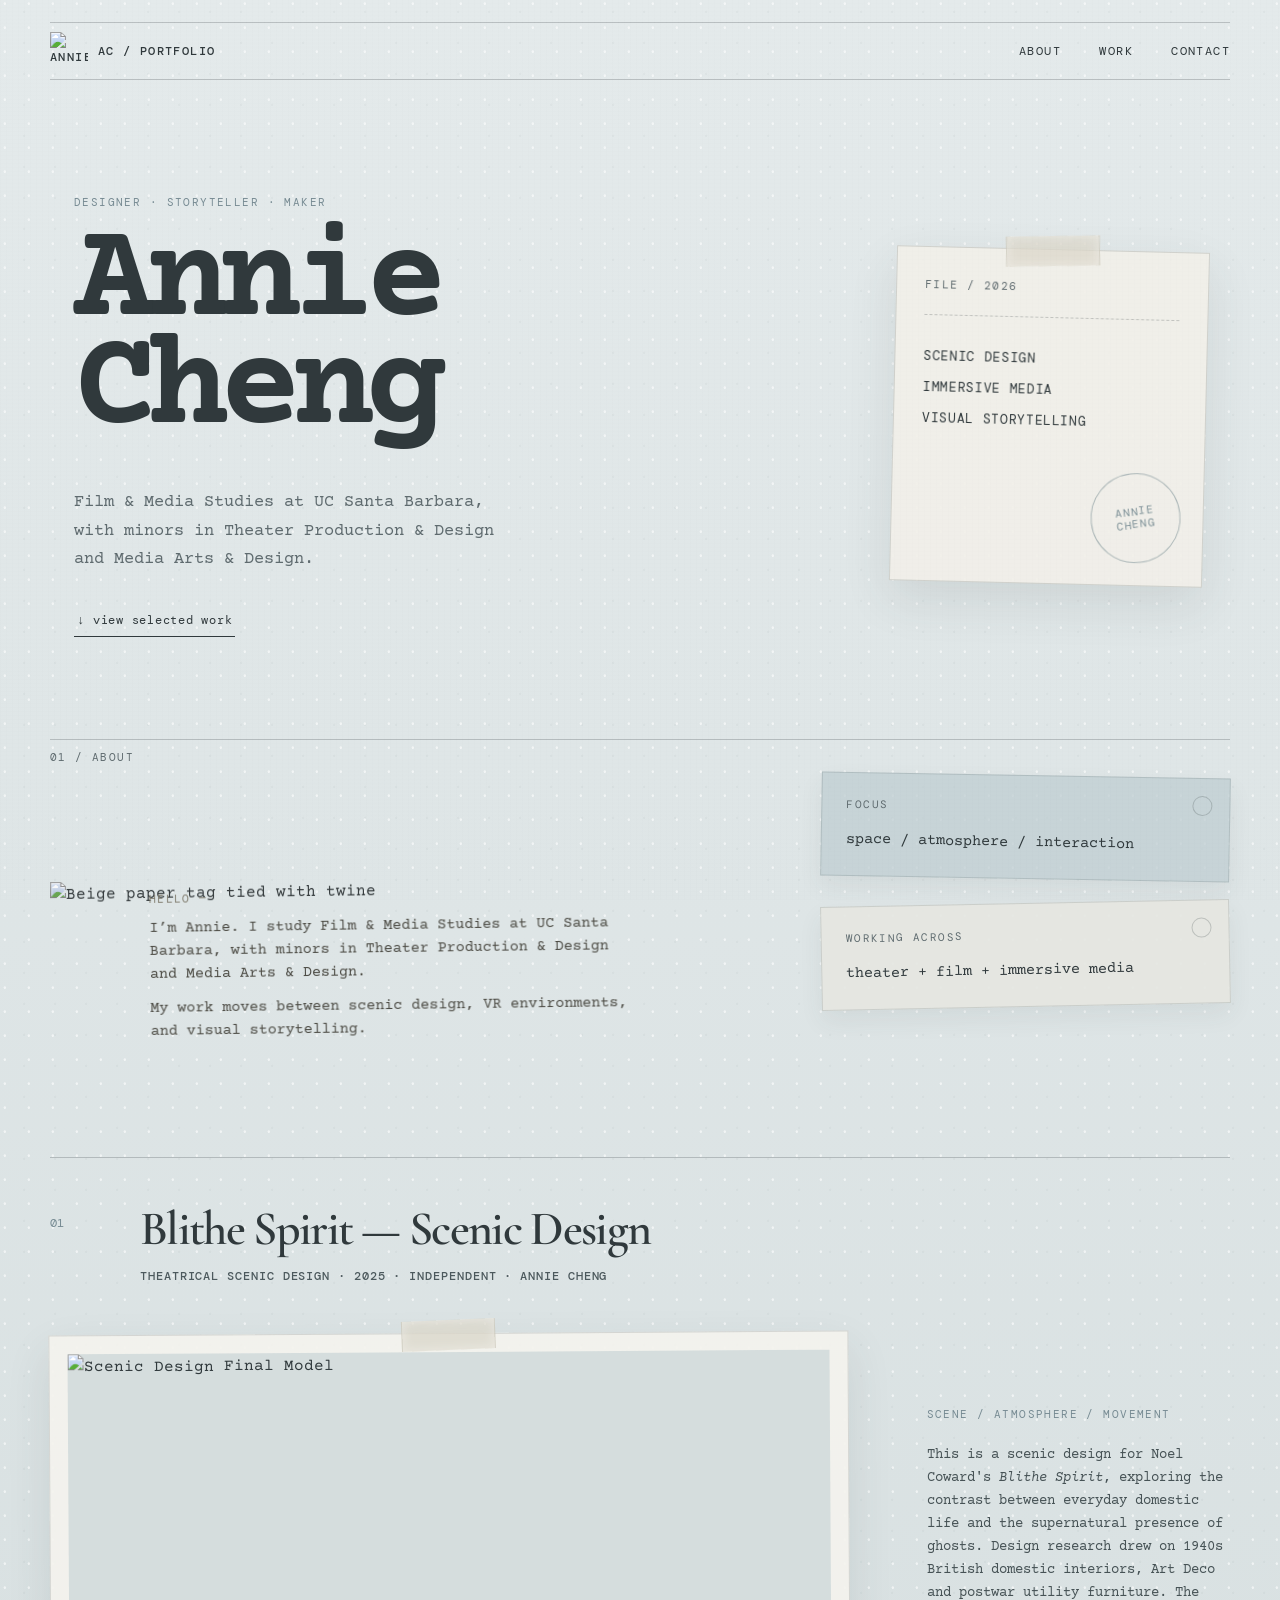
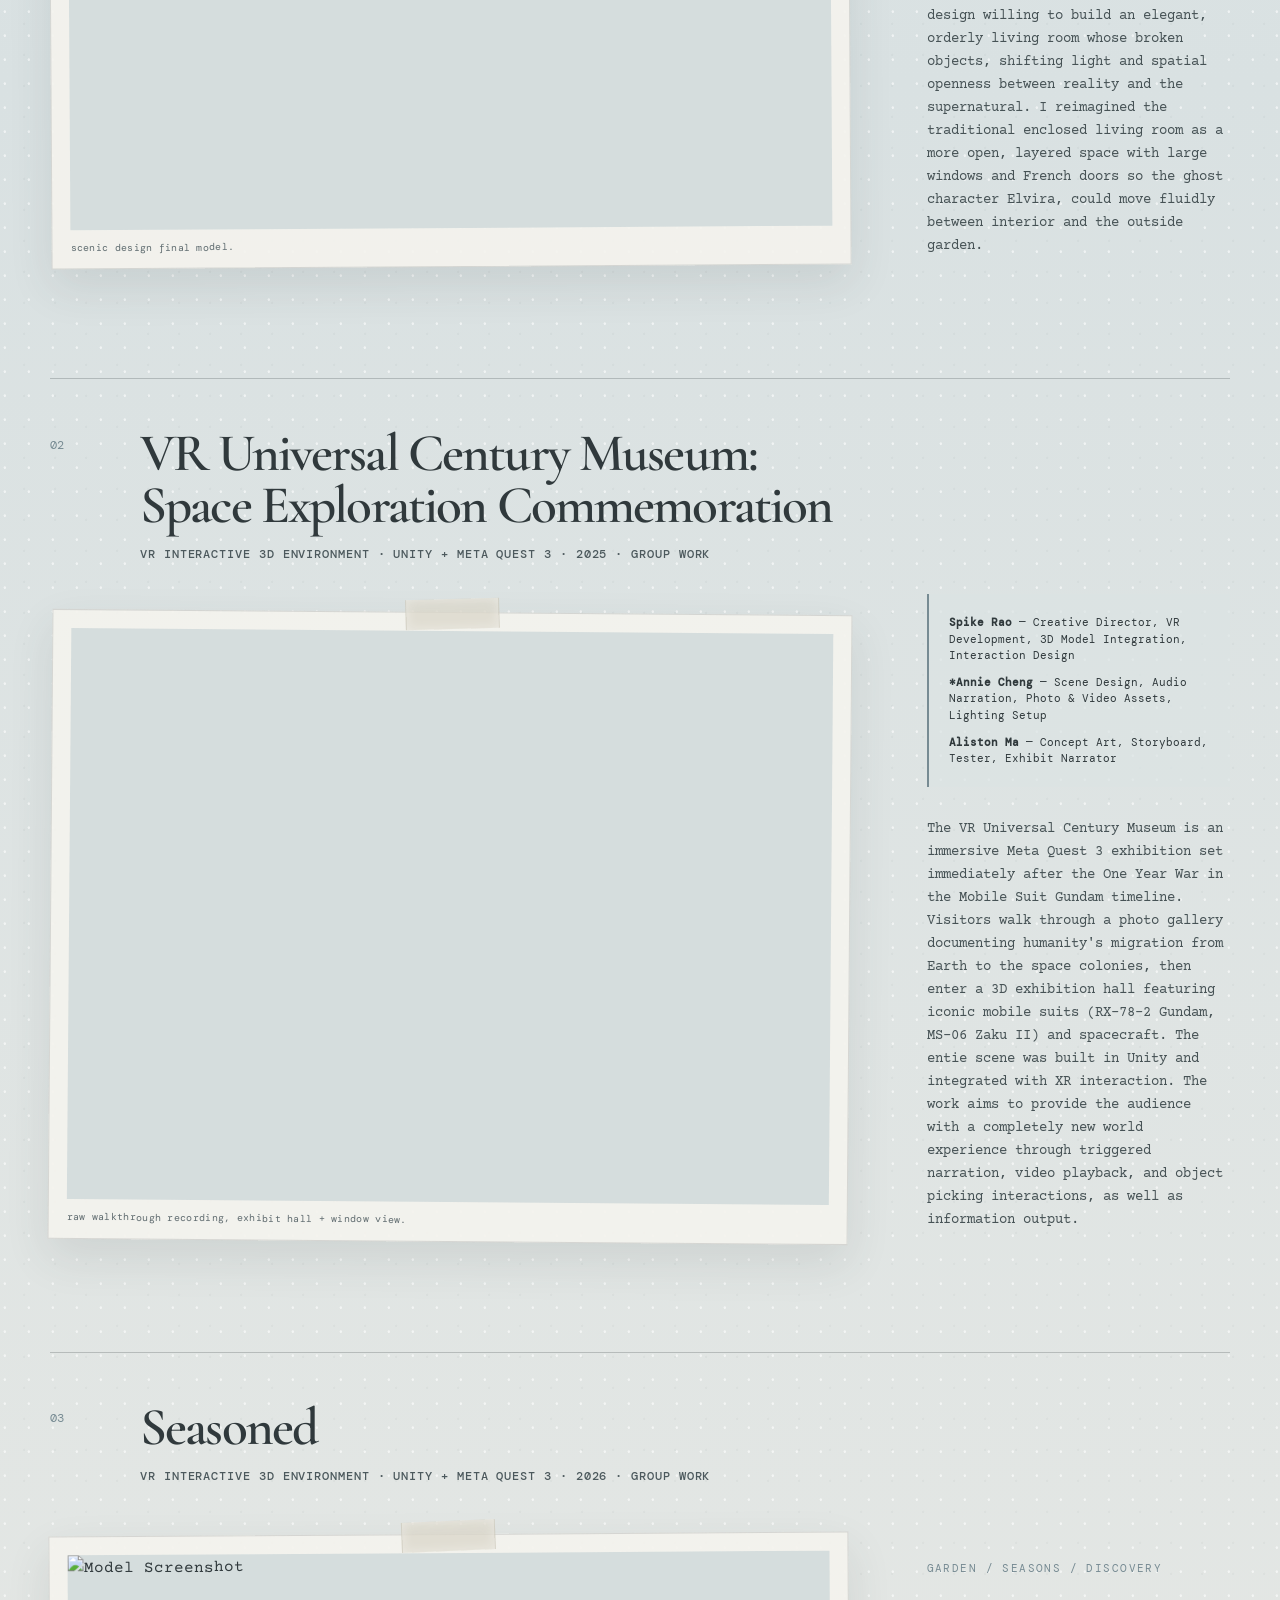
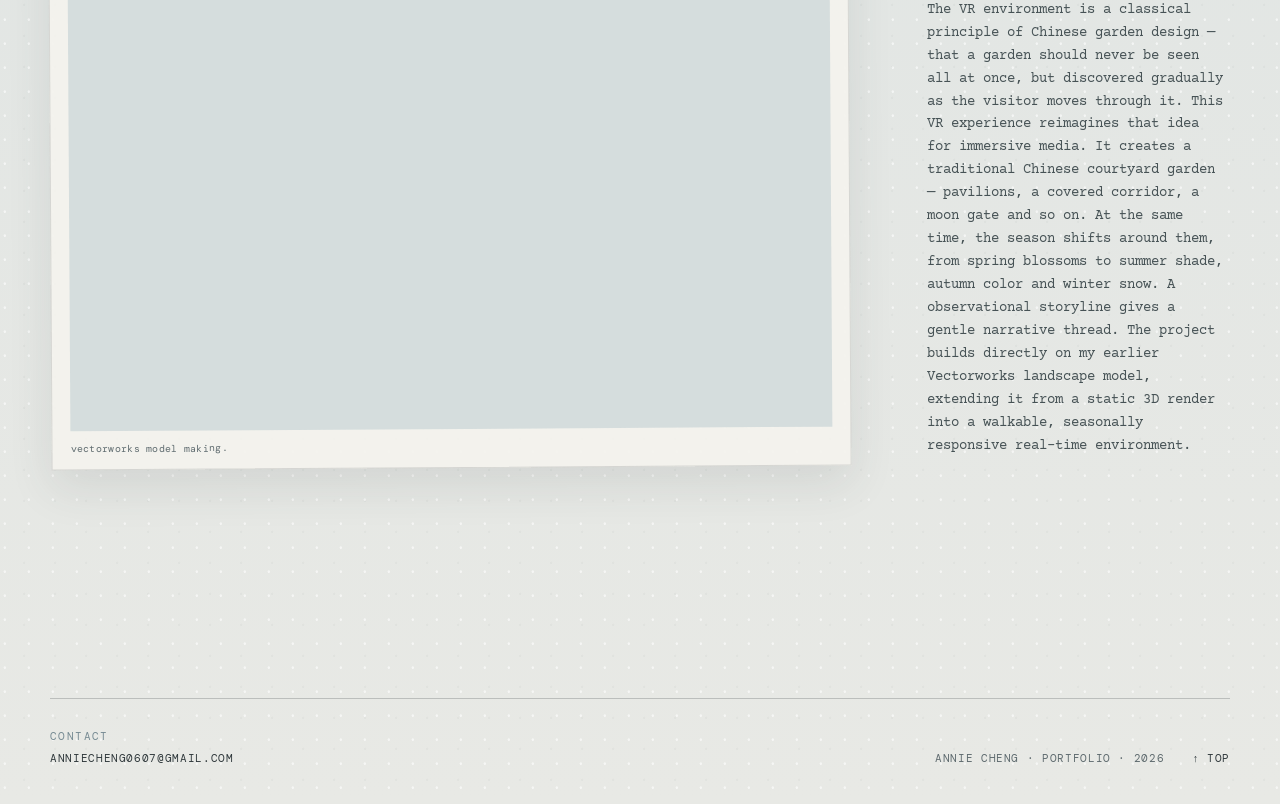
==== index.html @ 9a99b3d7 "Add files via upload" ====
<!DOCTYPE html>
<html lang="en">
<head>
  <meta charset="utf-8">
  <meta name="viewport" content="width=device-width, initial-scale=1, viewport-fit=cover">
  <meta name="description" content="Annie Cheng — design portfolio spanning scenic design, immersive media, and visual storytelling.">
  <title>Annie Cheng — Portfolio</title>

  <link rel="preconnect" href="https://fonts.googleapis.com">
  <link rel="preconnect" href="https://fonts.gstatic.com" crossorigin>
  <link href="https://fonts.googleapis.com/css2?family=Cormorant+Garamond:ital,wght@0,500;0,600;1,500;1,600&family=Courier+Prime:ital,wght@0,400;0,700;1,400&family=DM+Mono:wght@300;400;500&display=swap" rel="stylesheet">

  <style>
    :root {
      --ink: #30393c;
      --ink-soft: #5f6b6f;
      --blue-gray: #aebfc5;
      --blue-gray-deep: #778b93;
      --blue-gray-light: #dbe4e6;
      --paper: #f2f0e9;
      --paper-warm: #e9e2d2;
      --paper-cool: #e8eceb;
      --line: rgba(48, 57, 60, 0.24);
      --shadow: 0 18px 45px rgba(53, 65, 68, 0.11);
      --mono: "DM Mono", "Courier New", monospace;
      --typewriter: "Courier Prime", "Courier New", monospace;
      --display: "Cormorant Garamond", Georgia, serif;
    }

    * {
      box-sizing: border-box;
    }

    html {
      scroll-behavior: smooth;
    }

    body {
      margin: 0;
      overflow-x: hidden;
      color: var(--ink);
      background:
        radial-gradient(circle at 20% 15%, rgba(255,255,255,.58) 0 1px, transparent 1.5px),
        radial-gradient(circle at 78% 38%, rgba(70,80,82,.04) 0 1px, transparent 1.4px),
        linear-gradient(180deg, #e4eaeb 0%, #d9e1e2 42%, #e8e9e5 100%);
      background-size: 24px 24px, 31px 31px, auto;
      font-family: var(--typewriter);
      line-height: 1.65;
    }

    body::before {
      content: "";
      position: fixed;
      inset: 0;
      pointer-events: none;
      opacity: .34;
      mix-blend-mode: multiply;
      background:
        repeating-linear-gradient(0deg, rgba(55,65,68,.018) 0 1px, transparent 1px 4px),
        repeating-linear-gradient(90deg, rgba(55,65,68,.012) 0 1px, transparent 1px 6px);
      z-index: 20;
    }

    img,
    video,
    iframe {
      display: block;
      max-width: 100%;
    }

    img {
      width: 100%;
      height: auto;
    }

    a {
      color: inherit;
      text-decoration: none;
    }

    .skip-link {
      position: absolute;
      left: 1rem;
      top: -4rem;
      z-index: 100;
      background: var(--ink);
      color: white;
      padding: .7rem 1rem;
    }

    .skip-link:focus {
      top: 1rem;
    }

    .site-header,
    main,
    .site-footer {
      width: min(1180px, calc(100% - 40px));
      margin-inline: auto;
    }

    .site-header {
      padding-top: 22px;
    }

    .topbar {
      display: flex;
      justify-content: space-between;
      align-items: center;
      min-height: 58px;
      border-top: 1px solid var(--line);
      border-bottom: 1px solid var(--line);
      font-family: var(--mono);
      font-size: .72rem;
      letter-spacing: .12em;
      text-transform: uppercase;
    }

    .wordmark {
      display: inline-flex;
      align-items: center;
      gap: 10px;
      min-width: 0;
      font-weight: 500;
    }

    .brand-logo {
      width: 38px;
      height: 38px;
      object-fit: contain;
      flex: 0 0 auto;
    }

    .nav-links {
      display: flex;
      align-items: center;
      gap: clamp(16px, 3vw, 42px);
      white-space: nowrap;
    }

    .nav-links a,
    .wordmark,
    .paper-link,
    .site-footer a {
      transition: opacity .2s ease, transform .2s ease;
    }

    .nav-links a:hover,
    .wordmark:hover,
    .paper-link:hover,
    .site-footer a:hover {
      opacity: .58;
    }

    .hero-shell {
      min-height: 620px;
      display: grid;
      grid-template-columns: minmax(0, 1.4fr) minmax(260px, .6fr);
      gap: clamp(36px, 7vw, 110px);
      align-items: center;
      padding: clamp(58px, 9vw, 120px) clamp(8px, 2vw, 24px) 72px;
    }

    .eyebrow,
    .section-label,
    .meta,
    .project-kicker,
    .footer-label,
    .typed-small,
    .hero-card__label,
    .mini-card span {
      font-family: var(--mono);
      font-size: .68rem;
      line-height: 1.4;
      letter-spacing: .13em;
      text-transform: uppercase;
    }

    .eyebrow {
      margin: 0 0 20px;
      color: var(--blue-gray-deep);
    }

    .hero-copy {
      animation: rise-in .8s ease both;
    }

    .hero-copy h1 {
      margin: 0;
      font-family: var(--typewriter);
      font-size: clamp(4.8rem, 10.8vw, 9.8rem);
      line-height: .78;
      letter-spacing: -.075em;
      font-weight: 700;
    }

    .hero-intro {
      max-width: 660px;
      margin: 42px 0 28px;
      color: var(--ink-soft);
      font-size: clamp(.92rem, 1.35vw, 1.08rem);
    }

    .paper-link {
      display: inline-block;
      padding: 8px 3px 6px;
      border-bottom: 1px solid var(--ink);
      font-family: var(--mono);
      font-size: .78rem;
      letter-spacing: .06em;
      text-transform: lowercase;
    }

    .hero-card {
      position: relative;
      justify-self: end;
      width: min(330px, 100%);
      min-height: 335px;
      padding: 30px 28px 26px;
      background: rgba(242, 240, 233, .88);
      border: 1px solid rgba(48,57,60,.16);
      box-shadow: var(--shadow);
      transform: rotate(1.4deg);
      animation: float-card 6s ease-in-out infinite;
    }

    .hero-card::before,
    .project-media::before {
      content: "";
      position: absolute;
      left: 50%;
      top: -14px;
      width: 92px;
      height: 30px;
      transform: translateX(-50%) rotate(-2deg);
      background: rgba(218, 215, 202, .76);
      border-left: 1px solid rgba(95,95,80,.08);
      border-right: 1px solid rgba(95,95,80,.08);
      box-shadow: inset 0 0 12px rgba(255,255,255,.38);
      z-index: 2;
    }

    .hero-card__label {
      display: block;
      padding-bottom: 22px;
      margin-bottom: 30px;
      border-bottom: 1px dashed var(--line);
      color: var(--ink-soft);
    }

    .hero-card p {
      margin: 9px 0;
      font-family: var(--mono);
      font-size: .82rem;
      letter-spacing: .05em;
    }

    .hero-card__stamp {
      position: absolute;
      right: 22px;
      bottom: 22px;
      display: inline-grid;
      place-items: center;
      width: 90px;
      height: 90px;
      border: 1px solid rgba(119,139,147,.55);
      border-radius: 50%;
      color: var(--blue-gray-deep);
      font-family: var(--mono);
      font-size: .68rem;
      line-height: 1.2;
      letter-spacing: .08em;
      text-align: center;
      transform: rotate(-8deg);
    }

    .about-section,
    .work-section {
      padding: 30px 0 120px;
    }

    .section-label {
      width: 100%;
      padding: 10px 0;
      border-top: 1px solid var(--line);
      color: var(--ink-soft);
    }

    .about-grid {
      display: grid;
      grid-template-columns: minmax(0, 1.25fr) minmax(270px, .75fr);
      gap: clamp(36px, 7vw, 90px);
      align-items: center;
    }

    .about-note {
      position: relative;
      width: min(720px, 100%);
      transform: rotate(-.7deg);
      transition: transform .35s ease;
    }

    .about-note:hover {
      transform: rotate(-.25deg) translateY(-3px);
    }

    .about-note img {
      filter: saturate(.75) contrast(.95);
    }

    .about-note__text {
      position: absolute;
      left: 14.5%;
      right: 14.5%;
      top: 43%;
      color: #4b4a43;
      font-size: clamp(.72rem, 1.15vw, .96rem);
      line-height: 1.55;
    }

    .about-note__text p {
      margin: 0 0 .75em;
    }

    .typed-small {
      margin-bottom: 1em !important;
      color: #7e7a6c;
    }

    .about-side {
      display: grid;
      gap: 24px;
    }

    .mini-card {
      position: relative;
      padding: 24px 24px 22px;
      border: 1px solid rgba(48,57,60,.14);
      box-shadow: 0 11px 24px rgba(53,65,68,.07);
      transition: transform .3s ease, box-shadow .3s ease;
    }

    .mini-card:hover {
      transform: translateY(-4px) rotate(0deg);
      box-shadow: 0 16px 30px rgba(53,65,68,.1);
    }

    .mini-card::after {
      content: "";
      position: absolute;
      width: 18px;
      height: 18px;
      right: 17px;
      top: 17px;
      border-radius: 50%;
      border: 1px solid rgba(48,57,60,.22);
    }

    .mini-card--blue {
      background: rgba(190, 205, 210, .74);
      transform: rotate(1deg);
    }

    .mini-card--gray {
      background: rgba(229, 230, 225, .92);
      transform: rotate(-1.1deg);
    }

    .mini-card span {
      display: block;
      margin-bottom: 14px;
      color: var(--ink-soft);
    }

    .mini-card strong {
      font-size: .95rem;
      font-weight: 400;
    }

    .project {
      position: relative;
      display: grid;
      grid-template-columns: minmax(0, 1.45fr) minmax(260px, .55fr);
      column-gap: clamp(30px, 6vw, 88px);
      row-gap: 30px;
      padding: 48px 0 110px;
      border-top: 1px solid var(--line);
    }

    .project-topline {
      grid-column: 1 / -1;
      display: grid;
      grid-template-columns: 72px minmax(0, 1fr);
      gap: 18px;
      align-items: start;
    }

    .project-number {
      font-family: var(--mono);
      font-size: .75rem;
      color: var(--blue-gray-deep);
      padding-top: .72em;
    }

    .project h3 {
      margin: 0;
      max-width: 100%;
      font-family: var(--display);
      font-size: clamp(2.15rem, 4.15vw, 3.95rem);
      line-height: .98;
      letter-spacing: -.035em;
      font-weight: 600;
    }

    .project-title--single-line {
      white-space: nowrap;
      font-size: clamp(2rem, 3.75vw, 3.7rem) !important;
    }

    .meta {
      margin: 15px 0 0;
      color: #4c595d;
      font-size: clamp(.72rem, .9vw, .82rem);
      font-weight: 500;
      line-height: 1.55;
      letter-spacing: .08em;
    }

    .project-media {
      position: relative;
      width: 100%;
      margin: 18px 0 0;
      padding: 18px 18px 12px;
      background: rgba(244, 243, 238, .9);
      border: 1px solid rgba(48,57,60,.15);
      box-shadow: var(--shadow);
      align-self: start;
      transition: transform .32s ease, box-shadow .32s ease;
    }

    .project:nth-of-type(even) .project-media {
      transform: rotate(.45deg);
    }

    .project:nth-of-type(odd) .project-media {
      transform: rotate(-.35deg);
    }

    .project-media:hover {
      transform: translateY(-5px) rotate(0deg) !important;
      box-shadow: 0 22px 52px rgba(53, 65, 68, 0.14);
    }

    .project-media img {
      width: 100%;
      aspect-ratio: 16 / 10;
      object-fit: cover;
      background: #d5dddd;
    }

    .vimeo-video {
      position: relative;
      width: 100%;
      aspect-ratio: 4 / 3;
      overflow: hidden;
      background: #d5dddd;
    }

    .vimeo-video iframe {
      position: absolute;
      inset: 0;
      width: 100%;
      height: 100%;
      border: 0;
    }

    .project-media figcaption {
      padding-top: 10px;
      color: var(--ink-soft);
      font-family: var(--mono);
      font-size: .62rem;
      letter-spacing: .03em;
      text-transform: lowercase;
    }

    .project-copy {
      align-self: end;
      max-width: 480px;
      padding-bottom: 10px;
    }

    .project-copy > p:last-child {
      margin: 0;
      color: #465255;
      font-size: .87rem;
    }

    .project-kicker {
      margin: 0 0 22px;
      color: var(--blue-gray-deep);
    }

    .project-copy--split {
      align-self: stretch;
      display: flex;
      flex-direction: column;
      justify-content: space-between;
      gap: 30px;
    }

    .credits-card {
      padding: 20px;
      background: rgba(220, 227, 228, .72);
      border-left: 2px solid var(--blue-gray-deep);
      font-family: var(--mono);
      font-size: .67rem;
      line-height: 1.55;
    }

    .credits-card p {
      margin: 0 0 10px;
    }

    .credits-card p:last-child {
      margin-bottom: 0;
    }

    .site-footer {
      display: grid;
      grid-template-columns: minmax(0, 1fr) auto auto;
      gap: 28px;
      align-items: end;
      padding: 30px 0 36px;
      border-top: 1px solid var(--line);
      font-family: var(--mono);
      font-size: .67rem;
      letter-spacing: .06em;
      text-transform: uppercase;
    }

    .footer-label {
      display: block;
      margin-bottom: 6px;
      color: var(--blue-gray-deep);
    }

    .site-footer p {
      margin: 0;
      color: var(--ink-soft);
    }

    @keyframes rise-in {
      from { opacity: 0; transform: translateY(14px); }
      to { opacity: 1; transform: translateY(0); }
    }

    @keyframes float-card {
      0%, 100% { transform: rotate(1.4deg) translateY(0); }
      50% { transform: rotate(.8deg) translateY(-6px); }
    }

    /* TABLET */
    @media (max-width: 900px) {
      .site-header,
      main,
      .site-footer {
        width: min(100% - 32px, 760px);
      }

      .hero-shell,
      .about-grid,
      .project {
        grid-template-columns: 1fr;
      }

      .hero-shell {
        min-height: auto;
        gap: 56px;
      }

      .hero-card {
        justify-self: start;
        width: min(360px, 88%);
      }

      .about-grid {
        gap: 44px;
      }

      .about-note {
        margin-inline: auto;
      }

      .about-side {
        grid-template-columns: 1fr 1fr;
      }

      .project-copy {
        max-width: 690px;
      }

      .project-title--single-line {
        white-space: normal;
      }
    }

    /* PHONE */
    @media (max-width: 640px) {
      .site-header,
      main,
      .site-footer {
        width: min(100% - 24px, 1180px);
      }

      .site-header {
        padding-top: 10px;
      }

      .topbar {
        min-height: 54px;
        gap: 12px;
      }

      .wordmark span {
        display: none;
      }

      .brand-logo {
        width: 34px;
        height: 34px;
      }

      .nav-links {
        margin-left: auto;
        gap: 15px;
        font-size: .66rem;
        letter-spacing: .08em;
      }

      .hero-shell {
        padding: 68px 0 84px;
        gap: 48px;
      }

      .hero-copy h1 {
        font-size: clamp(4rem, 24vw, 6.4rem);
        line-height: .82;
      }

      .hero-intro {
        margin-top: 34px;
        font-size: .9rem;
      }

      .hero-intro br {
        display: none;
      }

      .hero-card {
        width: min(330px, 92%);
        min-height: 300px;
      }

      .about-section,
      .work-section {
        padding-bottom: 88px;
      }

      .about-grid {
        gap: 30px;
      }

      .about-note {
        width: 100%;
        margin-left: 0;
      }

      .about-note__text {
        left: 14%;
        right: 14%;
        top: 42%;
        font-size: clamp(.59rem, 2.45vw, .74rem);
        line-height: 1.42;
      }

      .about-note__text p {
        margin-bottom: .6em;
      }

      .typed-small {
        margin-bottom: .6em !important;
      }

      .about-side {
        grid-template-columns: 1fr;
        gap: 16px;
      }

      .mini-card {
        padding: 20px;
      }

      .project {
        padding-top: 34px;
        padding-bottom: 82px;
        row-gap: 24px;
      }

      .project-topline {
        grid-template-columns: 38px minmax(0, 1fr);
        gap: 10px;
      }

      .project-number {
        padding-top: .5em;
      }

      .project h3,
      .project-title--single-line {
        white-space: normal;
        font-size: clamp(2rem, 11vw, 3rem) !important;
        line-height: .95;
      }

      .meta {
        margin-top: 12px;
        font-size: .66rem;
        line-height: 1.55;
        letter-spacing: .055em;
        overflow-wrap: anywhere;
      }

      .project-media {
        padding: 10px 10px 8px;
        margin-top: 8px;
      }

      .project-media::before {
        width: 70px;
        height: 24px;
        top: -11px;
      }

      .project-copy {
        max-width: 100%;
        padding-bottom: 0;
      }

      .project-copy > p:last-child {
        font-size: .82rem;
        line-height: 1.62;
      }

      .project-kicker {
        margin-bottom: 16px;
      }

      .credits-card {
        padding: 16px;
        font-size: .63rem;
      }

      .site-footer {
        grid-template-columns: 1fr auto;
        gap: 16px;
      }

      .site-footer > p {
        grid-column: 1 / -1;
        grid-row: 2;
      }
    }

    /* VERY SMALL PHONES */
    @media (max-width: 390px) {
      .nav-links {
        gap: 10px;
        font-size: .61rem;
      }

      .hero-copy h1 {
        font-size: clamp(3.7rem, 23vw, 5.4rem);
      }

      .about-note__text {
        left: 13.5%;
        right: 13.5%;
        top: 41.5%;
        font-size: clamp(.56rem, 2.35vw, .67rem);
      }

      .project h3,
      .project-title--single-line {
        font-size: clamp(1.85rem, 10.8vw, 2.65rem) !important;
      }

      .site-footer {
        font-size: .6rem;
      }
    }

    @media (prefers-reduced-motion: reduce) {
      html {
        scroll-behavior: auto;
      }

      *,
      *::before,
      *::after {
        animation: none !important;
        transition: none !important;
      }
    }
  </style>
</head>
<body>
  <a class="skip-link" href="#work">Skip to projects</a>

  <header class="site-header" id="top">
    <nav class="topbar" aria-label="Primary navigation">
      <a class="wordmark" href="#top">
        <img class="brand-logo" src="Media/logo.svg" alt="Annie Cheng logo">
        <span>AC / PORTFOLIO</span>
      </a>

      <div class="nav-links">
        <a href="#about">About</a>
        <a href="#work">Work</a>
        <a href="mailto:anniecheng0607@gmail.com">Contact</a>
      </div>
    </nav>

    <div class="hero-shell">
      <div class="hero-copy">
        <p class="eyebrow">DESIGNER · STORYTELLER · MAKER</p>
        <h1>Annie<br>Cheng</h1>
        <p class="hero-intro">
          Film &amp; Media Studies at UC Santa Barbara,<br>
          with minors in Theater Production &amp; Design<br>
          and Media Arts &amp; Design.
        </p>
        <a class="paper-link" href="#work">↓ view selected work</a>
      </div>

      <aside class="hero-card" aria-label="Portfolio index card">
        <span class="hero-card__label">FILE / 2026</span>
        <p>SCENIC DESIGN</p>
        <p>IMMERSIVE MEDIA</p>
        <p>VISUAL STORYTELLING</p>
        <span class="hero-card__stamp">ANNIE<br>CHENG</span>
      </aside>
    </div>
  </header>

  <main>
    <section class="about-section" id="about">
      <div class="section-label">01 / ABOUT</div>

      <div class="about-grid">
        <div class="about-note">
          <img src="Media/about-paper.png" alt="Beige paper tag tied with twine">
          <div class="about-note__text">
            <p class="typed-small">hello —</p>
            <p>
              I’m Annie. I study Film &amp; Media Studies at UC Santa Barbara, with minors in Theater Production &amp; Design and Media Arts &amp; Design.
            </p>
            <p>
              My work moves between scenic design, VR environments, and visual storytelling.
            </p>
          </div>
        </div>

        <div class="about-side">
          <div class="mini-card mini-card--blue">
            <span>FOCUS</span>
            <strong>space / atmosphere / interaction</strong>
          </div>

          <div class="mini-card mini-card--gray">
            <span>WORKING ACROSS</span>
            <strong>theater + film + immersive media</strong>
          </div>
        </div>
      </div>
    </section>

    <section class="work-section" id="work">
      <article class="project">
        <div class="project-topline">
          <span class="project-number">01</span>
          <div>
            <h3 class="project-title--single-line">Blithe Spirit — Scenic Design</h3>
            <p class="meta">THEATRICAL SCENIC DESIGN · 2025 · INDEPENDENT · ANNIE CHENG</p>
          </div>
        </div>

        <figure class="project-media">
          <img src="Media/cheng_blithespirit_11.png" alt="Scenic Design Final Model">
          <figcaption>Scenic Design Final Model.</figcaption>
        </figure>

        <div class="project-copy">
          <p class="project-kicker">SCENE / ATMOSPHERE / MOVEMENT</p>
          <p>
            This is a scenic design for Noel Coward's <em>Blithe Spirit</em>, exploring the contrast between everyday domestic life and the supernatural presence of ghosts. Design research drew on 1940s British domestic interiors, Art Deco and postwar utility furniture. The design willing to build an elegant, orderly living room whose broken objects, shifting light and spatial openness between reality and the supernatural. I reimagined the traditional enclosed living room as a more open, layered space with large windows and French doors so the ghost character Elvira, could move fluidly between interior and the outside garden.
          </p>
        </div>
      </article>

      <article class="project">
        <div class="project-topline">
          <span class="project-number">02</span>
          <div>
            <h3>VR Universal Century Museum:<br>Space Exploration Commemoration</h3>
            <p class="meta">VR INTERACTIVE 3D ENVIRONMENT · UNITY + META QUEST 3 · 2025 · GROUP WORK</p>
          </div>
        </div>

        <figure class="project-media">
          <div class="vimeo-video">
            <iframe
              src="https://player.vimeo.com/video/1220082797?badge=0&amp;autopause=0&amp;player_id=0&amp;app_id=58479"
              allow="autoplay; fullscreen; picture-in-picture; clipboard-write; encrypted-media; web-share"
              referrerpolicy="strict-origin-when-cross-origin"
              allowfullscreen
              title="cheng_gundam_26">
            </iframe>
          </div>
          <figcaption>Raw walkthrough recording, exhibit hall + window view.</figcaption>
        </figure>

        <div class="project-copy project-copy--split">
          <div class="credits-card">
            <p><strong>Spike Rao</strong> — Creative Director, VR Development, 3D Model Integration, Interaction Design</p>
            <p><strong>*Annie Cheng</strong> — Scene Design, Audio Narration, Photo &amp; Video Assets, Lighting Setup</p>
            <p><strong>Aliston Ma</strong> — Concept Art, Storyboard, Tester, Exhibit Narrator</p>
          </div>
          <p>
            The VR Universal Century Museum is an immersive Meta Quest 3 exhibition set immediately after the One Year War in the Mobile Suit Gundam timeline. Visitors walk through a photo gallery documenting humanity's migration from Earth to the space colonies, then enter a 3D exhibition hall featuring iconic mobile suits (RX-78-2 Gundam, MS-06 Zaku II) and spacecraft. The entie scene was built in Unity and integrated with XR interaction. The work aims to provide the audience with a completely new world experience through triggered narration, video playback, and object picking interactions, as well as information output.
          </p>
        </div>
      </article>

      <article class="project">
        <div class="project-topline">
          <span class="project-number">03</span>
          <div>
            <h3>Seasoned</h3>
            <p class="meta">VR INTERACTIVE 3D ENVIRONMENT · UNITY + META QUEST 3 · 2026 · GROUP WORK</p>
          </div>
        </div>

        <figure class="project-media">
          <img src="Media/cheng_seasonsgarden_01.png" alt="Model Screenshot">
          <figcaption>Vectorworks model making.</figcaption>
        </figure>

        <div class="project-copy">
          <p class="project-kicker">GARDEN / SEASONS / DISCOVERY</p>
          <p>
            The VR environment is a classical principle of Chinese garden design — that a garden should never be seen all at once, but discovered gradually as the visitor moves through it. This VR experience reimagines that idea for immersive media. It creates a traditional Chinese courtyard garden — pavilions, a covered corridor, a moon gate and so on. At the same time, the season shifts around them, from spring blossoms to summer shade, autumn color and winter snow. A observational storyline gives a gentle narrative thread. The project builds directly on my earlier Vectorworks landscape model, extending it from a static 3D render into a walkable, seasonally responsive real-time environment.
          </p>
        </div>
      </article>
    </section>
  </main>

  <footer class="site-footer">
    <div>
      <span class="footer-label">CONTACT</span>
      <a href="mailto:anniecheng0607@gmail.com">anniecheng0607@gmail.com</a>
    </div>
    <p>ANNIE CHENG · PORTFOLIO · 2026</p>
    <a href="#top">↑ TOP</a>
  </footer>
</body>
</html>
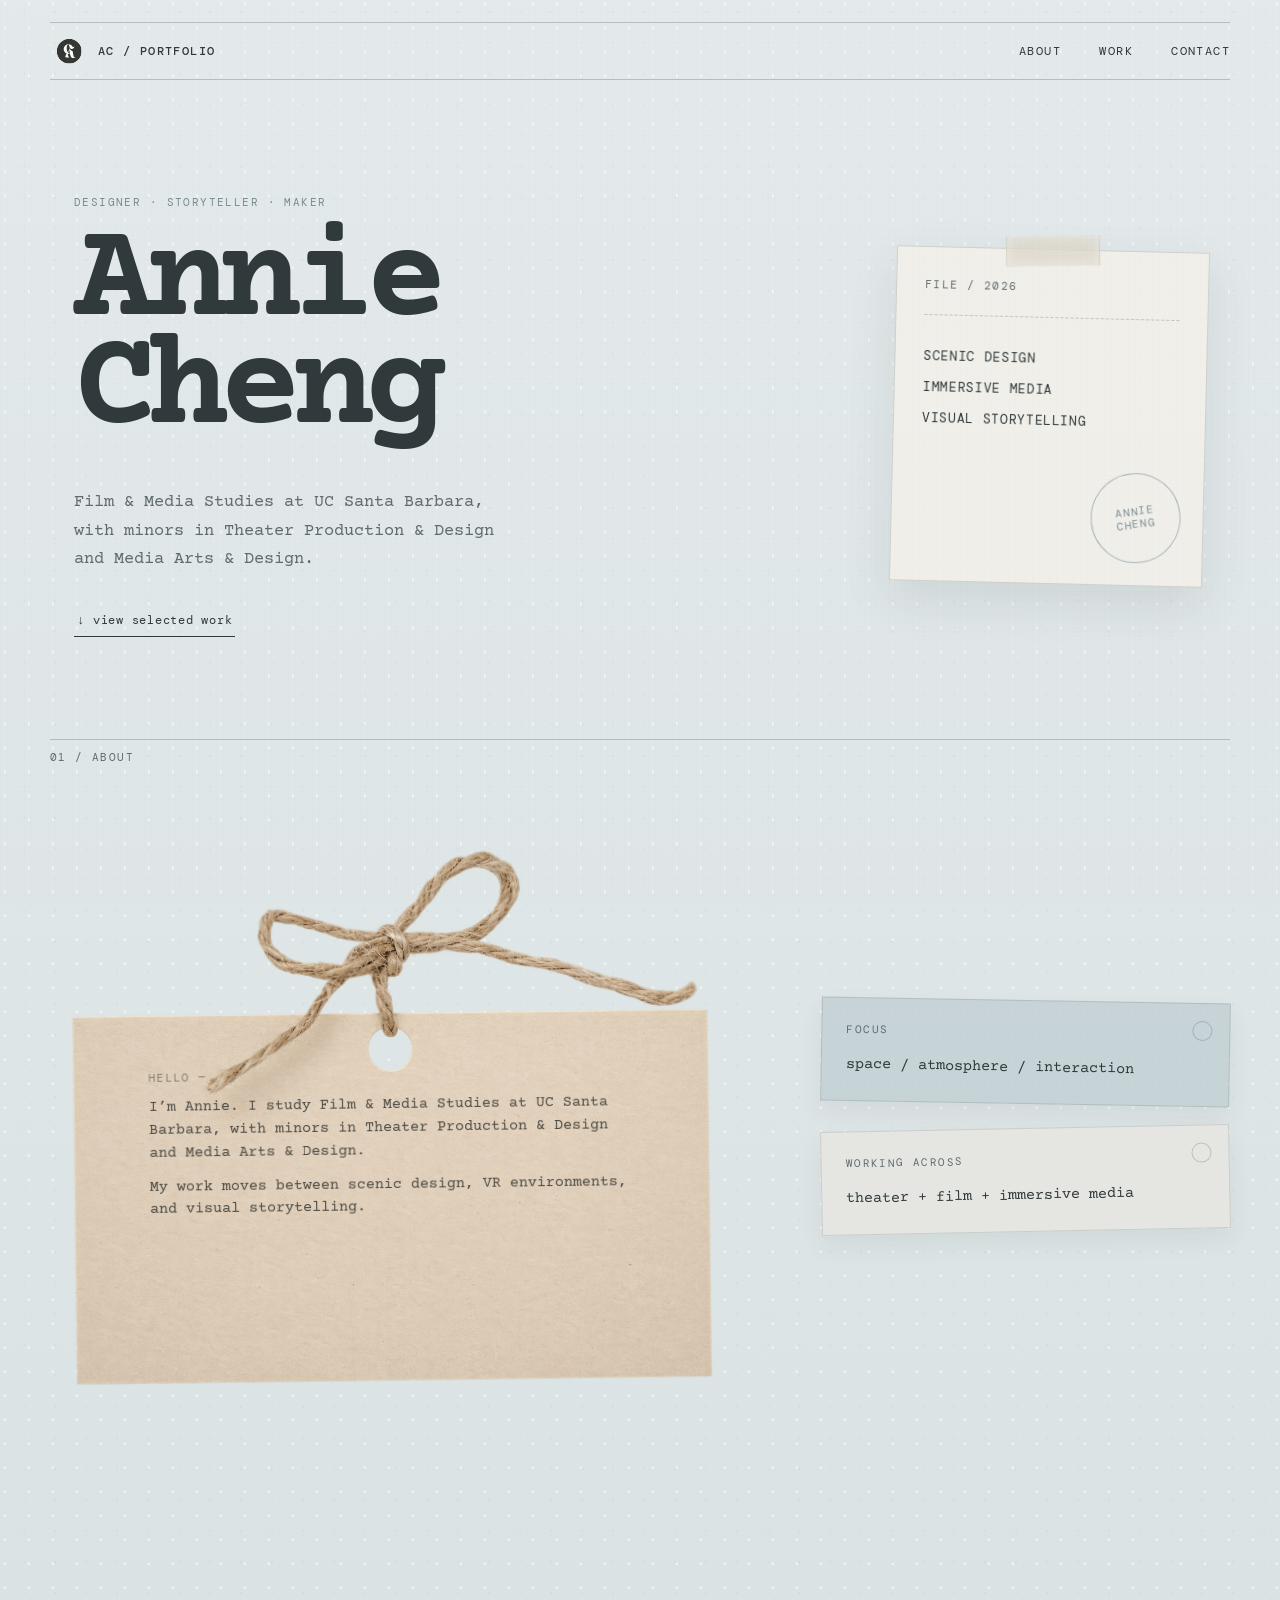
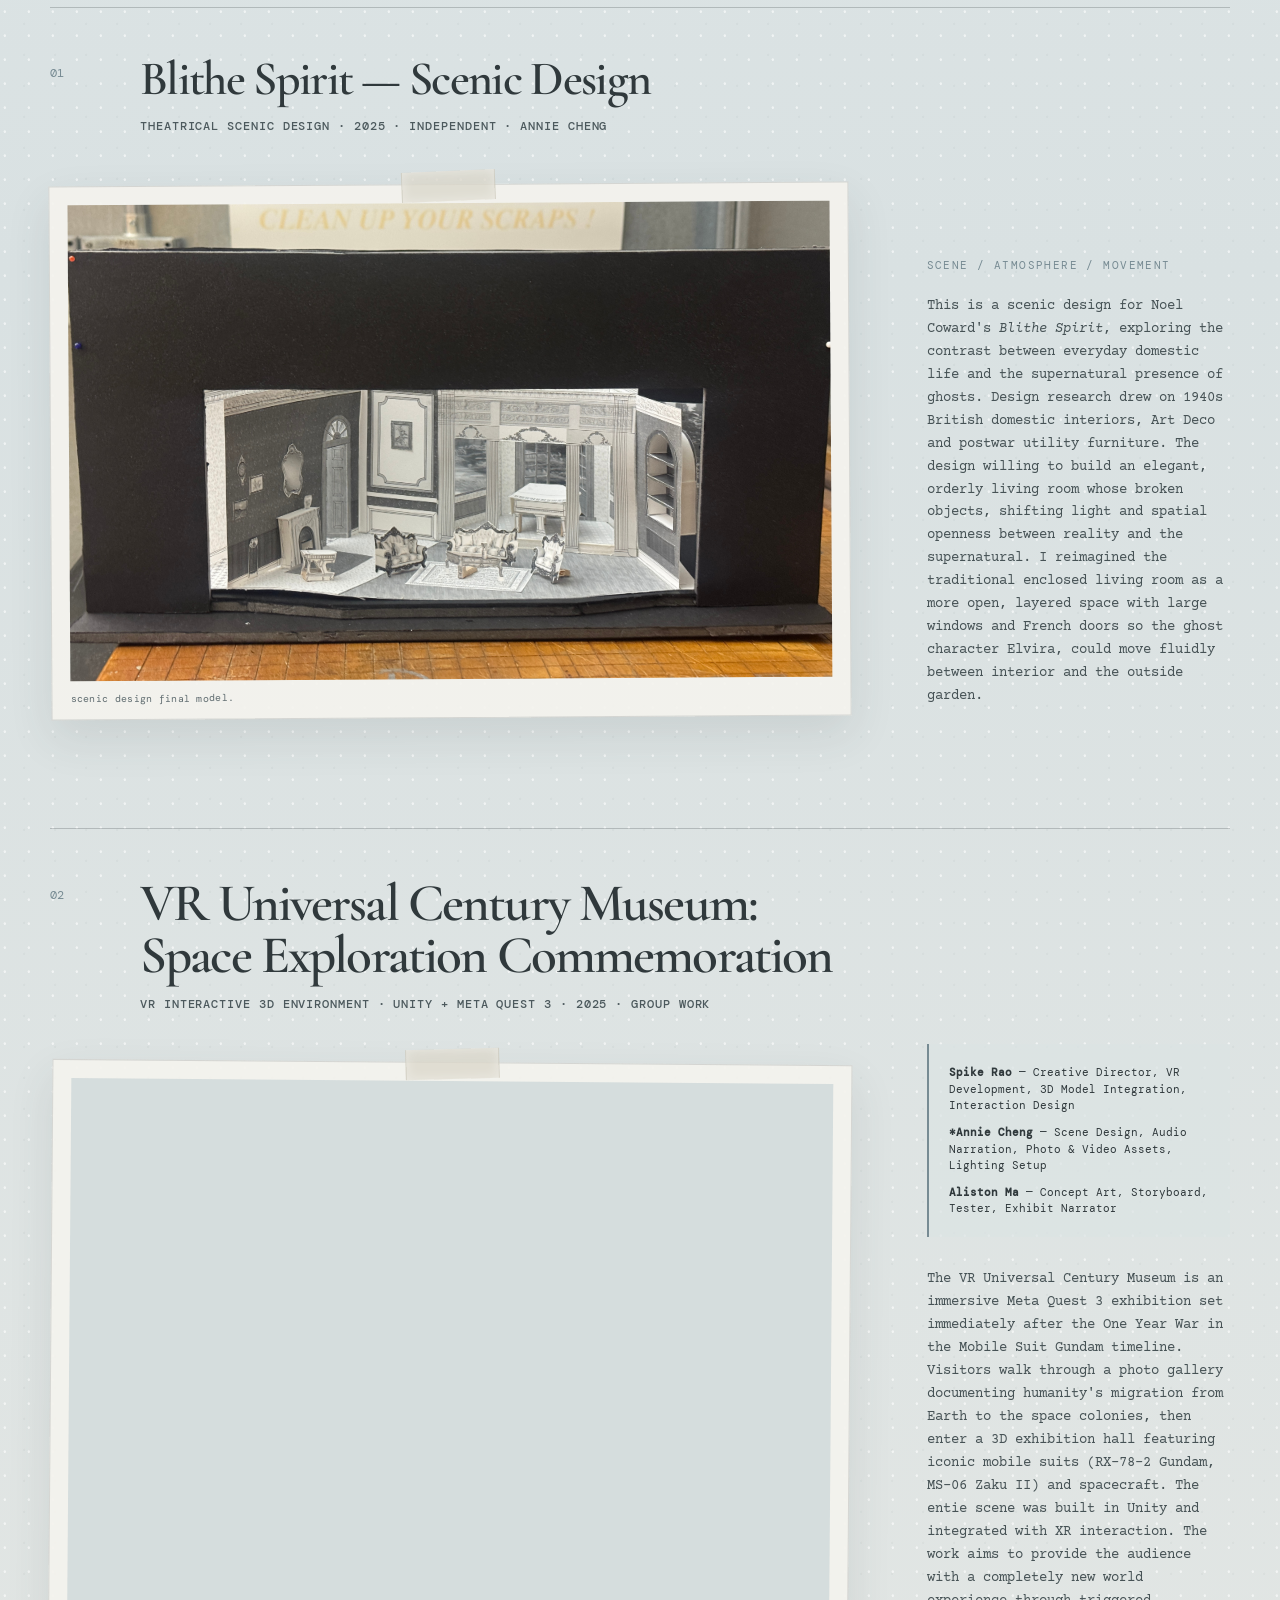
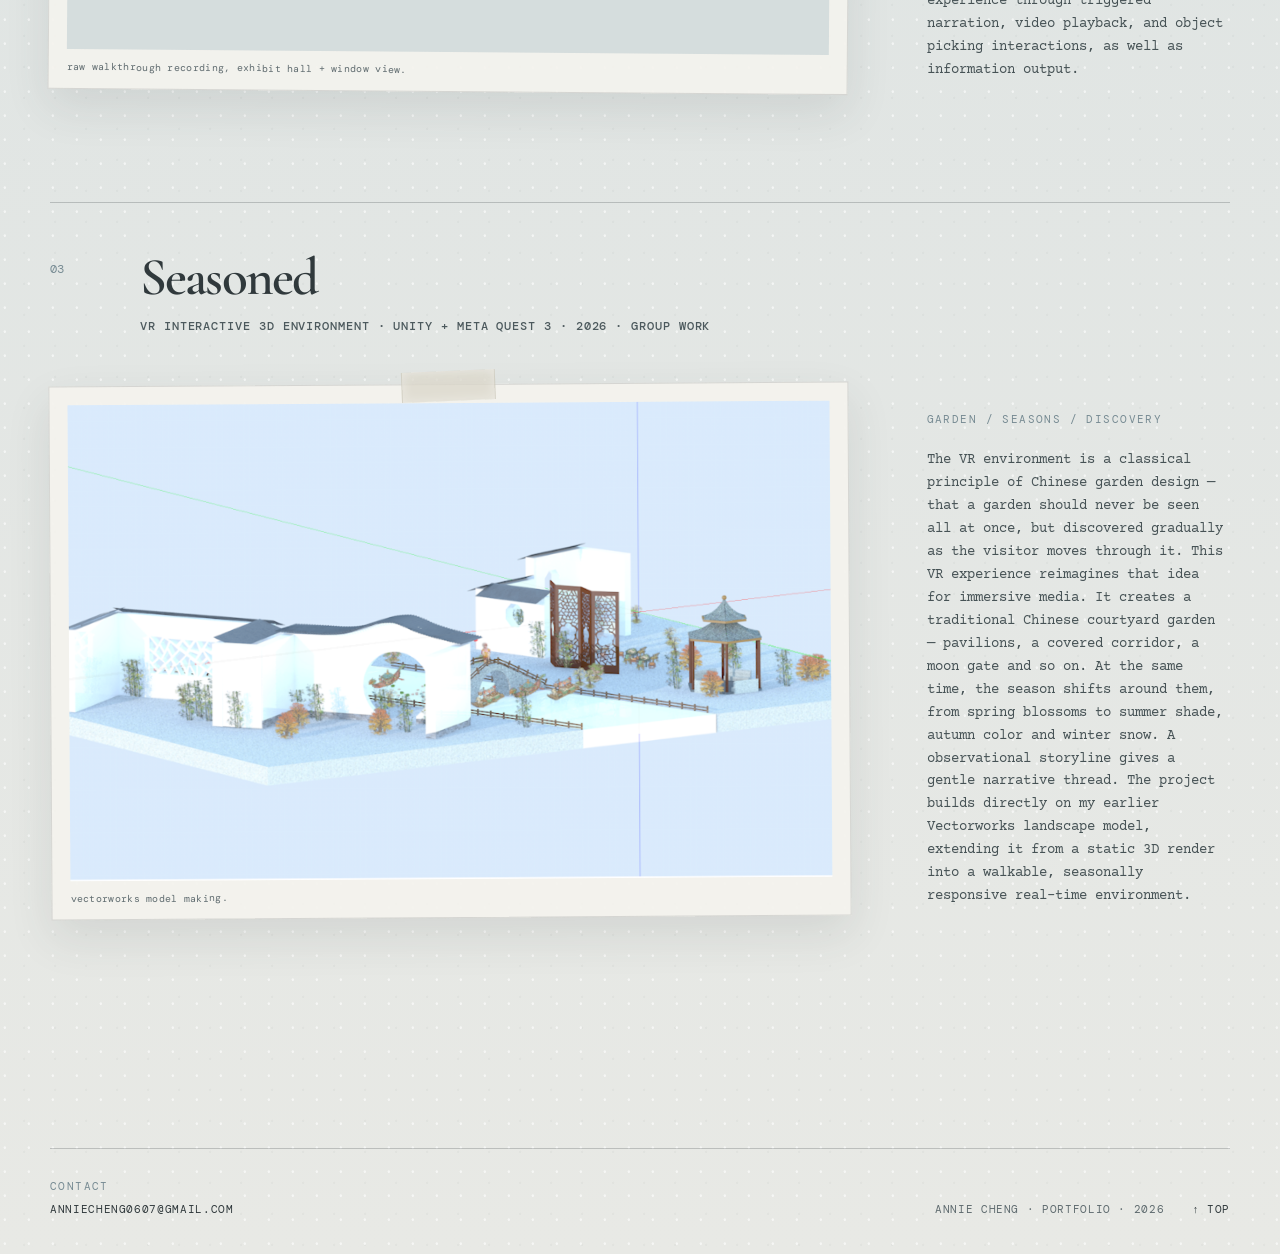
==== commit 84eb85a0: "Update index.html" ====
--- a/index.html
+++ b/index.html
@@ -819,7 +819,7 @@
   <header class="site-header" id="top">
     <nav class="topbar" aria-label="Primary navigation">
       <a class="wordmark" href="#top">
-        <img class="brand-logo" src="Media/logo.svg" alt="Annie Cheng logo">
+        <img class="brand-logo" src="logo.svg" alt="Annie Cheng logo">
         <span>AC / PORTFOLIO</span>
       </a>
 
@@ -858,7 +858,7 @@
 
       <div class="about-grid">
         <div class="about-note">
-          <img src="Media/about-paper.png" alt="Beige paper tag tied with twine">
+          <img src="about-paper.png" alt="Beige paper tag tied with twine">
           <div class="about-note__text">
             <p class="typed-small">hello —</p>
             <p>
@@ -895,7 +895,7 @@
         </div>
 
         <figure class="project-media">
-          <img src="Media/cheng_blithespirit_11.png" alt="Scenic Design Final Model">
+          <img src="cheng_blithespirit_11.png" alt="Scenic Design Final Model">
           <figcaption>Scenic Design Final Model.</figcaption>
         </figure>
 
@@ -951,7 +951,7 @@
         </div>
 
         <figure class="project-media">
-          <img src="Media/cheng_seasonsgarden_01.png" alt="Model Screenshot">
+          <img src="cheng_seasonsgarden_01.png" alt="Model Screenshot">
           <figcaption>Vectorworks model making.</figcaption>
         </figure>
 
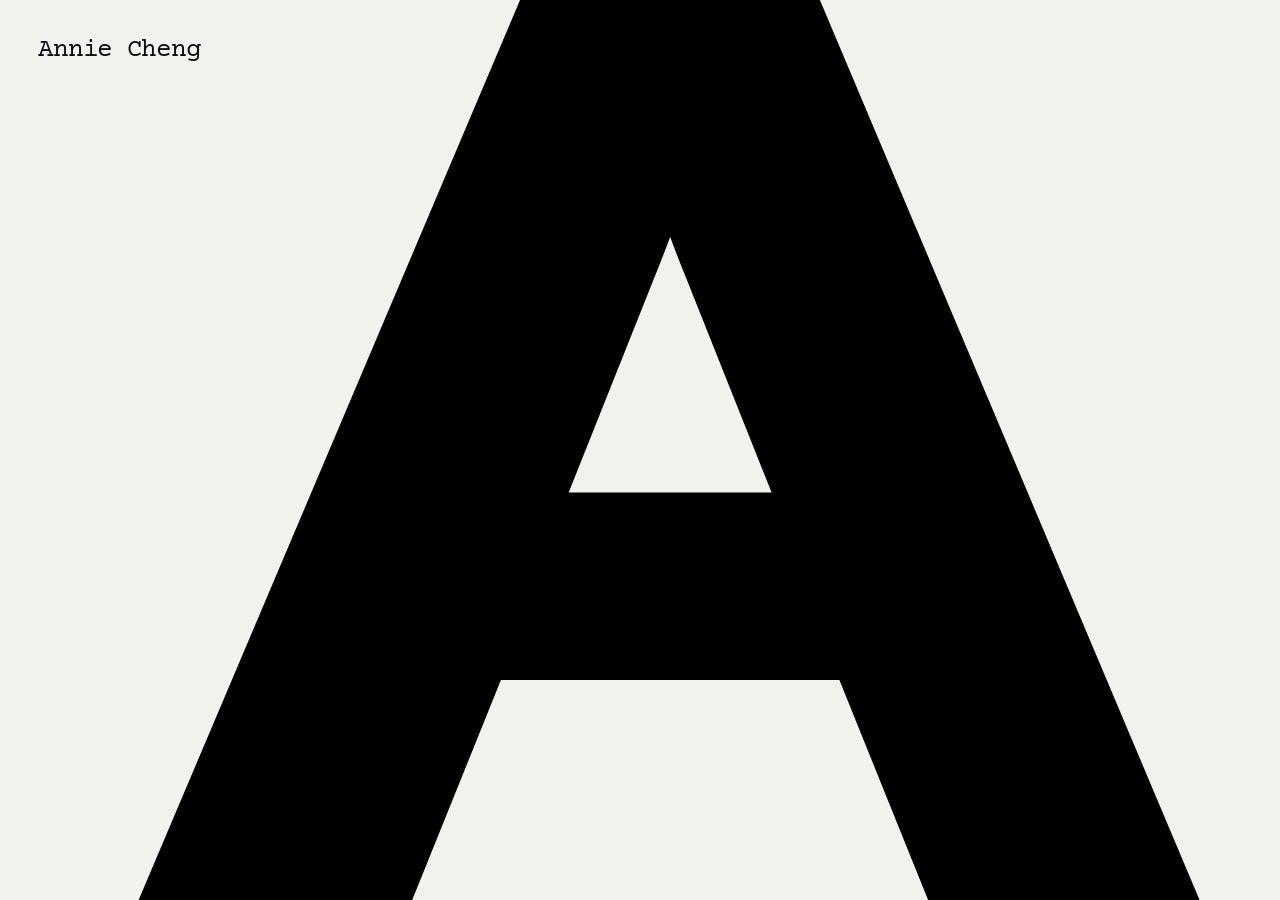
==== commit 0bbd24ff: "Update index.html" ====
--- a/index.html
+++ b/index.html
@@ -1,472 +1,627 @@
 <!DOCTYPE html>
 <html lang="en">
 <head>
-  <meta charset="utf-8">
-  <meta name="viewport" content="width=device-width, initial-scale=1, viewport-fit=cover">
-  <meta name="description" content="Annie Cheng — design portfolio spanning scenic design, immersive media, and visual storytelling.">
-  <title>Annie Cheng — Portfolio</title>
+  <meta charset="UTF-8">
+  <meta name="viewport" content="width=device-width, initial-scale=1.0">
+  <meta name="description" content="Annie Cheng — Design Portfolio">
+  <title>Annie Cheng</title>
 
   <link rel="preconnect" href="https://fonts.googleapis.com">
   <link rel="preconnect" href="https://fonts.gstatic.com" crossorigin>
-  <link href="https://fonts.googleapis.com/css2?family=Cormorant+Garamond:ital,wght@0,500;0,600;1,500;1,600&family=Courier+Prime:ital,wght@0,400;0,700;1,400&family=DM+Mono:wght@300;400;500&display=swap" rel="stylesheet">
+  <link href="https://fonts.googleapis.com/css2?family=Cormorant+Garamond:ital,wght@0,500;0,600;1,500&family=Courier+Prime:wght@400;700&display=swap" rel="stylesheet">
 
   <style>
     :root {
-      --ink: #30393c;
-      --ink-soft: #5f6b6f;
-      --blue-gray: #aebfc5;
-      --blue-gray-deep: #778b93;
-      --blue-gray-light: #dbe4e6;
-      --paper: #f2f0e9;
-      --paper-warm: #e9e2d2;
-      --paper-cool: #e8eceb;
-      --line: rgba(48, 57, 60, 0.24);
-      --shadow: 0 18px 45px rgba(53, 65, 68, 0.11);
-      --mono: "DM Mono", "Courier New", monospace;
-      --typewriter: "Courier Prime", "Courier New", monospace;
-      --display: "Cormorant Garamond", Georgia, serif;
+      --background: #f1f1ed;
+      --letter: #000000;
     }
 
     * {
       box-sizing: border-box;
     }
 
-    html {
-      scroll-behavior: smooth;
-    }
-
+    html,
     body {
+      width: 100%;
+      height: 100%;
       margin: 0;
-      overflow-x: hidden;
-      color: var(--ink);
-      background:
-        radial-gradient(circle at 20% 15%, rgba(255,255,255,.58) 0 1px, transparent 1.5px),
-        radial-gradient(circle at 78% 38%, rgba(70,80,82,.04) 0 1px, transparent 1.4px),
-        linear-gradient(180deg, #e4eaeb 0%, #d9e1e2 42%, #e8e9e5 100%);
-      background-size: 24px 24px, 31px 31px, auto;
-      font-family: var(--typewriter);
-      line-height: 1.65;
-    }
-
-    body::before {
-      content: "";
+      overflow: hidden;
+      background: var(--background);
+    }
+
+    body {
+      min-width: 320px;
+    }
+
+    .home {
       position: fixed;
       inset: 0;
+      z-index: 10;
+      overflow: hidden;
+      background: var(--background);
+      transition: background-color 280ms 480ms ease, opacity 180ms 790ms ease;
+    }
+
+    .name {
+      position: absolute;
+      z-index: 2;
+      top: clamp(20px, 3vw, 52px);
+      left: clamp(20px, 3vw, 52px);
+      margin: 0;
+      color: #ffffff;
+      mix-blend-mode: difference;
+      font-family: "Courier Prime", "Courier New", monospace;
+      font-size: clamp(1.2rem, 2vw, 2rem);
+      font-weight: 400;
+      line-height: 1;
+      letter-spacing: -0.05em;
+      white-space: nowrap;
+      transition: opacity 180ms ease;
+    }
+
+    .name-about {
+      padding: 0;
+      border: 0;
+      color: inherit;
+      background: transparent;
+      font: inherit;
+      letter-spacing: inherit;
+    }
+
+    .letter-stage {
+      position: absolute;
+      inset: 0;
+      width: 100%;
+      padding: 0;
+      border: 0;
+      background: transparent;
+      transition: transform 900ms cubic-bezier(.76, 0, .24, 1);
+      transform-origin: center;
+    }
+
+    .letter-svg {
+      display: block;
+      width: 100%;
+      height: 100%;
+      overflow: visible;
+    }
+
+    .letter-svg text {
+      fill: var(--letter);
+      font-family: "Arial Black", "Helvetica Neue", Arial, sans-serif;
+      font-weight: 950;
+      user-select: none;
+    }
+
+    body.show-work .letter-stage {
+      transform: scale(3.65);
+    }
+
+    body.show-work .home {
+      background: #000000;
+      opacity: 0;
       pointer-events: none;
-      opacity: .34;
-      mix-blend-mode: multiply;
+    }
+
+    body.show-work .home .name {
+      opacity: 0;
+    }
+
+    .works {
+      --red: #ff3b21;
+      --blue: #079bd3;
+      --paper: #e8e5dc;
+      --design-blithe: url("[data-uri]");
+      --design-garden: url("[data-uri]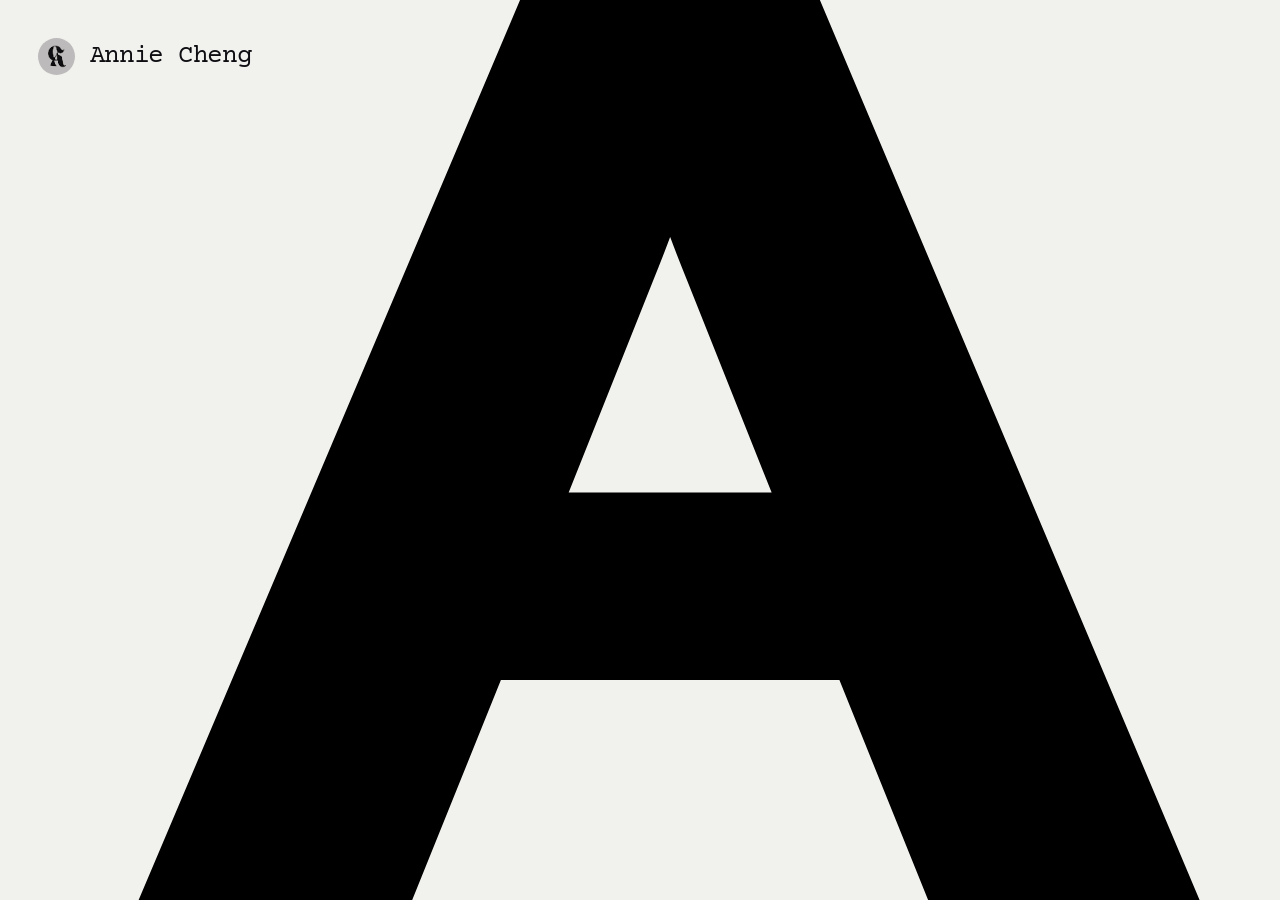
==== commit 889ec904: "Update index.html" ====
--- a/index.html
+++ b/index.html
@@ -5,15 +5,18 @@
   <meta name="viewport" content="width=device-width, initial-scale=1.0">
   <meta name="description" content="Annie Cheng — Design Portfolio">
   <title>Annie Cheng</title>
+  <link rel="icon" type="image/png" sizes="192x192" href="[data-uri]">
+  <link rel="apple-touch-icon" sizes="192x192" href="[data-uri]">
 
   <link rel="preconnect" href="https://fonts.googleapis.com">
   <link rel="preconnect" href="https://fonts.gstatic.com" crossorigin>
-  <link href="https://fonts.googleapis.com/css2?family=Cormorant+Garamond:ital,wght@0,500;0,600;1,500&family=Courier+Prime:wght@400;700&display=swap" rel="stylesheet">
+  <link href="https://fonts.googleapis.com/css2?family=Amatic+SC:wght@400;700&family=Cormorant+Garamond:ital,wght@0,500;0,600;1,500&family=Courier+Prime:wght@400;700&display=swap" rel="stylesheet">
 
   <style>
     :root {
       --background: #f1f1ed;
       --letter: #000000;
+      --brand-sign: url("[data-uri]");
     }
 
     * {
@@ -176,6 +179,11 @@
 
     .works-index {
       margin: 0;
+      padding: 0;
+      border: 0;
+      color: inherit;
+      background: transparent;
+      font-family: inherit;
       font-size: clamp(.62rem, .78vw, .78rem);
       line-height: 1.25;
       letter-spacing: .1em;
@@ -199,6 +207,22 @@
       line-height: 1.25;
       letter-spacing: .1em;
       text-transform: uppercase;
+    }
+
+    .works-about,
+    .works-index {
+      text-decoration: underline;
+      text-decoration-color: transparent;
+      text-decoration-thickness: 1px;
+      text-underline-offset: 5px;
+      transition: text-decoration-color 180ms ease, opacity 180ms ease;
+    }
+
+    .works-about:hover,
+    .works-index:hover,
+    .works-about:focus-visible,
+    .works-index:focus-visible {
+      text-decoration-color: currentColor;
     }
 
     .book-stage {
@@ -473,21 +497,63 @@
 
     .detail-home {
       justify-self: start;
+      min-height: clamp(68px, 9vh, 96px);
       font-size: clamp(1rem, 1.45vw, 1.45rem);
       letter-spacing: -.05em;
     }
 
     .detail-back {
       justify-self: end;
+      display: inline-flex;
+      align-items: center;
+      min-height: clamp(68px, 9vh, 96px);
       font-size: clamp(.65rem, .8vw, .8rem);
       letter-spacing: .08em;
       text-transform: uppercase;
     }
 
     .detail-counter {
+      display: flex;
+      align-items: center;
+      min-height: clamp(68px, 9vh, 96px);
       margin: 0;
       font-size: clamp(.62rem, .75vw, .76rem);
       letter-spacing: .12em;
+      text-transform: uppercase;
+    }
+
+    .detail-switcher {
+      grid-column: 1 / -1;
+      display: grid;
+      grid-template-columns: 1fr 1fr;
+      margin: 0 clamp(-52px, -3vw, -20px);
+      border-top: 1px solid rgba(20, 19, 16, .16);
+    }
+
+    .detail-switch {
+      display: block;
+      min-width: 0;
+      padding: 9px clamp(20px, 3vw, 52px) 10px;
+      border: 0;
+      color: inherit;
+      background: transparent;
+      font-family: inherit;
+      transition: background-color 180ms ease;
+    }
+
+    .detail-switch + .detail-switch {
+      border-left: 1px solid rgba(20, 19, 16, .16);
+      text-align: right;
+    }
+
+    .detail-switch:hover,
+    .detail-switch:focus-visible {
+      background: rgba(20, 19, 16, .055);
+    }
+
+    .detail-switch span {
+      font-size: clamp(.55rem, .66vw, .66rem);
+      letter-spacing: .1em;
       text-transform: uppercase;
     }
 
@@ -638,6 +704,12 @@
         display: none;
       }
 
+      .detail-switcher {
+        grid-column: 1 / -1;
+      }
+
+      .detail-switch { padding: 9px 14px; }
+
       .detail-heading {
         grid-template-columns: 1fr;
       }
@@ -938,6 +1010,848 @@
         width: calc(100% - 32px);
         margin: 46px auto 0;
       }
+    }
+
+    /* VR Universal Century Museum — space archive editorial */
+    [data-detail="vr"].detail-article {
+      --vr-ink: #121416;
+      --vr-blue: #526a6e;
+      --vr-rust: #8d665d;
+      --vr-paper: #f1eee8;
+      --vr-line: rgba(18, 20, 22, .2);
+      width: min(calc(100% - 40px), 1380px);
+      overflow: hidden;
+      color: var(--vr-ink);
+      background:
+        linear-gradient(rgba(12, 82, 102, .04) 1px, transparent 1px),
+        linear-gradient(90deg, rgba(12, 82, 102, .04) 1px, transparent 1px),
+        var(--vr-paper);
+      background-size: 32px 32px;
+    }
+
+    [data-detail="vr"] .vr-hero {
+      position: relative;
+      min-height: clamp(560px, 78vh, 820px);
+      overflow: hidden;
+      background: #050607 var(--vr-stars) center / cover no-repeat;
+      isolation: isolate;
+    }
+
+    [data-detail="vr"] .vr-hero::after {
+      content: "";
+      position: absolute;
+      inset: 0;
+      z-index: -1;
+      background: linear-gradient(180deg, rgba(0,0,0,.05), rgba(0,0,0,.74));
+    }
+
+    [data-detail="vr"] .vr-hero-bar,
+    [data-detail="vr"] .vr-section-label,
+    [data-detail="vr"] .vr-card-index,
+    [data-detail="vr"] .vr-caption,
+    [data-detail="vr"] .vr-tech-label {
+      font-family: "Courier Prime", "Courier New", monospace;
+      letter-spacing: .11em;
+      text-transform: uppercase;
+    }
+
+    [data-detail="vr"] .vr-hero-bar {
+      display: flex;
+      justify-content: space-between;
+      gap: 24px;
+      padding: clamp(22px, 3vw, 42px);
+      color: rgba(255,255,255,.78);
+      font-size: clamp(.66rem, .75vw, .78rem);
+    }
+
+    [data-detail="vr"] .vr-title-lockup {
+      position: absolute;
+      z-index: 2;
+      top: 50%;
+      left: 50%;
+      width: min(84%, 930px);
+      padding: clamp(24px, 4vw, 54px);
+      background: rgba(248, 247, 242, .96);
+      box-shadow: 18px 18px 0 rgba(141, 102, 93, .72);
+      transform: translate(-50%, -53%);
+    }
+
+    [data-detail="vr"] .vr-title-lockup h2 {
+      margin: 0;
+      font-family: "Amatic SC", "Arial Narrow", sans-serif;
+      font-size: clamp(3.5rem, 8vw, 8.5rem);
+      font-weight: 700;
+      line-height: .83;
+      letter-spacing: .015em;
+      text-align: center;
+      text-transform: uppercase;
+    }
+
+    [data-detail="vr"] .vr-title-lockup p {
+      margin: 18px 0 0;
+      font-family: "Courier Prime", "Courier New", monospace;
+      font-size: clamp(.68rem, .85vw, .88rem);
+      line-height: 1.5;
+      letter-spacing: .12em;
+      text-align: center;
+      text-transform: uppercase;
+    }
+
+    [data-detail="vr"] .vr-team-line {
+      position: absolute;
+      right: clamp(22px, 4vw, 58px);
+      bottom: clamp(22px, 4vw, 46px);
+      max-width: 720px;
+      margin: 0;
+      color: #fff;
+      font-family: "Amatic SC", "Arial Narrow", sans-serif;
+      font-size: clamp(1.45rem, 2.5vw, 2.65rem);
+      letter-spacing: .04em;
+      text-align: right;
+    }
+
+    [data-detail="vr"] .vr-paper-section {
+      width: min(88%, 1160px);
+      margin: 0 auto;
+      padding: clamp(76px, 11vw, 150px) 0;
+    }
+
+    [data-detail="vr"] .vr-section-label {
+      display: flex;
+      align-items: center;
+      gap: 14px;
+      margin: 0 0 clamp(30px, 5vw, 58px);
+      font-size: .74rem;
+      color: var(--vr-rust);
+    }
+
+    [data-detail="vr"] .vr-section-label::after {
+      content: "";
+      flex: 1;
+      height: 1px;
+      background: currentColor;
+      opacity: .5;
+    }
+
+    [data-detail="vr"] .vr-display-heading {
+      margin: 0 0 clamp(30px, 4.5vw, 54px);
+      font-family: "Cormorant Garamond", Georgia, serif;
+      font-size: clamp(3rem, 5.4vw, 5.5rem);
+      font-weight: 600;
+      line-height: .96;
+      letter-spacing: -.04em;
+      text-transform: none;
+    }
+
+    [data-detail="vr"] .vr-intro-grid,
+    [data-detail="vr"] .vr-concept-grid,
+    [data-detail="vr"] .vr-making-grid {
+      display: grid;
+      grid-template-columns: minmax(0, 1.05fr) minmax(300px, .95fr);
+      gap: clamp(40px, 7vw, 96px);
+      align-items: center;
+    }
+
+    [data-detail="vr"] .vr-copy p {
+      margin: 0 0 1.25em;
+      font-family: Georgia, "Times New Roman", serif;
+      font-size: clamp(1.06rem, 1.25vw, 1.24rem);
+      line-height: 1.72;
+    }
+
+    [data-detail="vr"] .vr-copy p:last-child { margin-bottom: 0; }
+
+    [data-detail="vr"] .vr-frame {
+      margin: 0;
+      padding: 9px 9px 18px;
+      background: #fbfaf5;
+      box-shadow: 0 16px 42px rgba(12, 17, 20, .2);
+      transform: rotate(.7deg);
+    }
+
+    [data-detail="vr"] .vr-frame img {
+      display: block;
+      width: 100%;
+      height: auto;
+      aspect-ratio: 16 / 10;
+      object-fit: cover;
+      background: #111;
+    }
+
+    [data-detail="vr"] .vr-caption {
+      display: block;
+      margin-top: 10px;
+      font-size: .63rem;
+      color: rgba(18,20,22,.62);
+    }
+
+    [data-detail="vr"] .vr-video-section {
+      padding: 0 0 clamp(86px, 12vw, 150px);
+      background: #080a0c;
+    }
+
+    [data-detail="vr"] .vr-video-head {
+      display: flex;
+      justify-content: space-between;
+      align-items: end;
+      gap: 30px;
+      width: min(88%, 1160px);
+      margin: 0 auto;
+      padding: clamp(58px, 8vw, 94px) 0 32px;
+      color: #fff;
+    }
+
+    [data-detail="vr"] .vr-video-head p {
+      max-width: 420px;
+      margin: 0;
+      color: rgba(255,255,255,.68);
+      font-family: "Courier Prime", monospace;
+      font-size: .76rem;
+      line-height: 1.6;
+      letter-spacing: .08em;
+      text-align: right;
+      text-transform: uppercase;
+    }
+
+    [data-detail="vr"] .vr-video-head .vr-display-heading {
+      margin-bottom: 0;
+    }
+
+    [data-detail="vr"] .vr-video-wrap {
+      width: min(88%, 1160px);
+      margin: 0 auto;
+    }
+
+    [data-detail="vr"] .vr-video {
+      position: relative;
+      width: 100%;
+      padding-top: 56.25%;
+      overflow: hidden;
+      border: 1px solid rgba(255,255,255,.25);
+      background: #000;
+      box-shadow: 0 30px 80px rgba(0,0,0,.55);
+    }
+
+    [data-detail="vr"] .vr-video iframe {
+      position: absolute;
+      inset: 0;
+      width: 100%;
+      height: 100%;
+      border: 0;
+    }
+
+    [data-detail="vr"] .vr-concept {
+      position: relative;
+      background: #fffdf8;
+    }
+
+    [data-detail="vr"] .vr-concept::before {
+      content: "UC 0079";
+      position: absolute;
+      right: 2%;
+      top: 8%;
+      color: rgba(12,82,102,.06);
+      font: 700 clamp(7rem, 18vw, 18rem)/1 "Arial Black", sans-serif;
+      letter-spacing: -.08em;
+    }
+
+    [data-detail="vr"] .vr-concept-grid {
+      grid-template-columns: minmax(300px, .88fr) minmax(0, 1.12fr);
+    }
+
+    [data-detail="vr"] .vr-concept .vr-frame { transform: rotate(-1.1deg); }
+
+    [data-detail="vr"] .vr-journey {
+      padding: clamp(86px, 11vw, 150px) max(6%, calc((100% - 1160px) / 2));
+      color: #f7f5ee;
+      background: var(--vr-blue);
+    }
+
+    [data-detail="vr"] .vr-journey .vr-section-label { color: #d8bbb4; }
+
+    [data-detail="vr"] .vr-journey-grid {
+      display: grid;
+      grid-template-columns: repeat(3, minmax(0, 1fr));
+      gap: clamp(18px, 3vw, 34px);
+      margin-top: clamp(40px, 6vw, 72px);
+    }
+
+    [data-detail="vr"] .vr-journey-card {
+      position: relative;
+      min-height: 480px;
+      overflow: hidden;
+      border: 1px solid rgba(255,255,255,.3);
+      background: #101719;
+    }
+
+    [data-detail="vr"] .vr-journey-card img {
+      width: 100%;
+      height: 100%;
+      min-height: 480px;
+      object-fit: cover;
+      opacity: .72;
+      transition: transform 650ms ease, opacity 300ms ease;
+    }
+
+    [data-detail="vr"] .vr-journey-card:hover img {
+      opacity: .9;
+      transform: scale(1.035);
+    }
+
+    [data-detail="vr"] .vr-card-copy {
+      position: absolute;
+      inset: auto 0 0;
+      padding: 70px 24px 24px;
+      background: linear-gradient(transparent, rgba(3,6,7,.94));
+    }
+
+    [data-detail="vr"] .vr-card-index {
+      color: #d8bbb4;
+      font-size: .66rem;
+    }
+
+    [data-detail="vr"] .vr-card-copy h4 {
+      margin: 9px 0 7px;
+      font: 700 clamp(2rem, 3vw, 3.15rem)/.95 "Amatic SC", "Arial Narrow", sans-serif;
+      letter-spacing: .03em;
+      text-transform: uppercase;
+    }
+
+    [data-detail="vr"] .vr-card-copy p {
+      margin: 0;
+      color: rgba(255,255,255,.78);
+      font-family: "Courier Prime", monospace;
+      font-size: .78rem;
+      line-height: 1.5;
+    }
+
+    [data-detail="vr"] .vr-interactions {
+      padding: clamp(86px, 11vw, 150px) max(6%, calc((100% - 1160px) / 2));
+      background: #e9e6e1;
+    }
+
+    [data-detail="vr"] .vr-interaction-strip {
+      display: grid;
+      grid-template-columns: 1fr 1.35fr;
+      gap: clamp(18px, 3vw, 34px);
+      margin-top: clamp(42px, 6vw, 72px);
+    }
+
+    [data-detail="vr"] .vr-interaction-strip figure {
+      margin: 0;
+      padding: 8px 8px 16px;
+      background: #fffdf8;
+      box-shadow: 0 12px 30px rgba(20,18,15,.14);
+    }
+
+    [data-detail="vr"] .vr-interaction-strip img {
+      display: block;
+      width: 100%;
+      height: clamp(280px, 34vw, 470px);
+      object-fit: cover;
+    }
+
+    [data-detail="vr"] .vr-making-grid { align-items: start; }
+
+    [data-detail="vr"] .vr-making-visuals {
+      display: grid;
+      gap: 24px;
+    }
+
+    [data-detail="vr"] .vr-making-visuals .vr-frame:nth-child(2) {
+      width: 78%;
+      margin-left: -12%;
+      transform: rotate(-1.4deg);
+    }
+
+    [data-detail="vr"] .vr-toolbox {
+      margin-top: 44px;
+      border-top: 2px solid var(--vr-ink);
+    }
+
+    [data-detail="vr"] .vr-tech-row {
+      display: grid;
+      grid-template-columns: 150px 1fr;
+      gap: 20px;
+      padding: 17px 0;
+      border-bottom: 1px solid var(--vr-line);
+    }
+
+    [data-detail="vr"] .vr-tech-label {
+      color: var(--vr-rust);
+      font-size: .66rem;
+    }
+
+    [data-detail="vr"] .vr-tech-row p {
+      margin: 0;
+      font-family: "Courier Prime", monospace;
+      font-size: .86rem;
+      line-height: 1.55;
+    }
+
+    [data-detail="vr"] .vr-credits {
+      color: #fff;
+      background: var(--vr-rust);
+    }
+
+    [data-detail="vr"] .vr-credits .vr-paper-section {
+      padding-top: clamp(65px, 9vw, 110px);
+      padding-bottom: clamp(65px, 9vw, 110px);
+    }
+
+    [data-detail="vr"] .vr-credits-grid {
+      display: grid;
+      grid-template-columns: repeat(3, 1fr);
+      gap: 1px;
+      margin-top: 42px;
+      background: rgba(255,255,255,.35);
+    }
+
+    [data-detail="vr"] .vr-credit {
+      padding: clamp(22px, 3vw, 34px);
+      background: var(--vr-rust);
+    }
+
+    [data-detail="vr"] .vr-credit strong {
+      display: block;
+      margin-bottom: 10px;
+      font: 700 clamp(1.8rem, 3vw, 3rem)/1 "Amatic SC", sans-serif;
+      letter-spacing: .04em;
+      text-transform: uppercase;
+    }
+
+    [data-detail="vr"] .vr-credit span {
+      font-family: "Courier Prime", monospace;
+      font-size: .72rem;
+      line-height: 1.55;
+    }
+
+    [data-detail="vr"] img:not([alt=""]) {
+      cursor: zoom-in;
+    }
+
+    [data-detail="vr"] img.vr-zoomable {
+      outline: none;
+      transition: filter 220ms ease, opacity 220ms ease;
+    }
+
+    [data-detail="vr"] img.vr-zoomable:hover,
+    [data-detail="vr"] img.vr-zoomable:focus-visible {
+      filter: brightness(.86);
+    }
+
+    .vr-lightbox {
+      width: 100vw;
+      max-width: none;
+      height: 100vh;
+      max-height: none;
+      margin: 0;
+      padding: clamp(24px, 4vw, 56px);
+      border: 0;
+      color: #fff;
+      background: rgba(5, 7, 8, .96);
+    }
+
+    .vr-lightbox::backdrop { background: rgba(0, 0, 0, .82); }
+
+    .vr-lightbox-inner {
+      display: grid;
+      place-items: center;
+      width: 100%;
+      height: 100%;
+    }
+
+    .vr-lightbox-inner figure { margin: 0; }
+
+    .vr-lightbox img {
+      display: block;
+      max-width: 92vw;
+      max-height: 82vh;
+      object-fit: contain;
+      box-shadow: 0 28px 80px rgba(0, 0, 0, .6);
+    }
+
+    .vr-lightbox-caption {
+      max-width: 80vw;
+      margin: 14px auto 0;
+      color: rgba(255,255,255,.74);
+      font-family: "Courier Prime", monospace;
+      font-size: .72rem;
+      line-height: 1.5;
+      letter-spacing: .08em;
+      text-align: center;
+      text-transform: uppercase;
+    }
+
+    .vr-lightbox-close {
+      position: fixed;
+      z-index: 2;
+      top: 20px;
+      right: 24px;
+      width: 44px;
+      height: 44px;
+      padding: 0;
+      border: 1px solid rgba(255,255,255,.55);
+      border-radius: 50%;
+      color: #fff;
+      background: rgba(0,0,0,.3);
+      font: 400 1.7rem/1 "Courier Prime", monospace;
+      cursor: pointer;
+    }
+
+    @media (max-width: 800px) {
+      [data-detail="vr"].detail-article { width: calc(100% - 18px); }
+      [data-detail="vr"] .vr-hero { min-height: 620px; }
+      [data-detail="vr"] .vr-hero-bar { align-items: flex-start; }
+      [data-detail="vr"] .vr-hero-bar span:last-child { text-align: right; }
+      [data-detail="vr"] .vr-title-lockup { box-shadow: 10px 10px 0 rgba(141,102,93,.74); }
+      [data-detail="vr"] .vr-team-line { left: 22px; text-align: left; }
+      [data-detail="vr"] .vr-intro-grid,
+      [data-detail="vr"] .vr-concept-grid,
+      [data-detail="vr"] .vr-making-grid,
+      [data-detail="vr"] .vr-interaction-strip,
+      [data-detail="vr"] .vr-credits-grid {
+        grid-template-columns: 1fr;
+      }
+      [data-detail="vr"] .vr-journey-grid {
+        grid-template-columns: 1fr;
+      }
+      [data-detail="vr"] .vr-journey-card,
+      [data-detail="vr"] .vr-journey-card img { min-height: 430px; }
+      [data-detail="vr"] .vr-video-head { display: block; }
+      [data-detail="vr"] .vr-video-head p { margin-top: 18px; text-align: left; }
+      [data-detail="vr"] .vr-making-visuals .vr-frame:nth-child(2) {
+        width: 88%;
+        margin: -8px 0 0 auto;
+      }
+      [data-detail="vr"] .vr-tech-row { grid-template-columns: 1fr; gap: 7px; }
+    }
+
+    /* Blithe Spirit — scenic design editorial */
+    [data-detail="blithe"].detail-article {
+      --bl-ink: #242321;
+      --bl-paper: #eee9df;
+      --bl-cream: #e4d8bf;
+      --bl-sage: #6f735f;
+      --bl-blue: #9aa5ab;
+      --bl-wood: #51433a;
+      --bl-rust: #8d5141;
+      --bl-rose: #c49a96;
+      width: min(calc(100% - 40px), 1380px);
+      overflow: hidden;
+      color: var(--bl-ink);
+      background: linear-gradient(rgba(81,67,58,.035) 1px, transparent 1px), linear-gradient(90deg, rgba(81,67,58,.035) 1px, transparent 1px), var(--bl-paper);
+      background-size: 32px 32px;
+    }
+
+    [data-detail="blithe"].detail-article.is-active { display: block; }
+
+    [data-detail="blithe"] .bl-hero {
+      position: relative;
+      min-height: clamp(590px, 82vh, 850px);
+      overflow: hidden;
+      color: #f7f3eb;
+      background: #171717 var(--bl-hero) center / cover no-repeat;
+      isolation: isolate;
+    }
+
+    [data-detail="blithe"] .bl-hero::after {
+      content: "";
+      position: absolute;
+      inset: 0;
+      z-index: -1;
+      background: linear-gradient(90deg, rgba(18,18,18,.82), rgba(18,18,18,.28) 58%, rgba(18,18,18,.6));
+    }
+
+    [data-detail="blithe"] .bl-hero-meta,
+    [data-detail="blithe"] .bl-label,
+    [data-detail="blithe"] .bl-caption,
+    [data-detail="blithe"] .bl-spec-label {
+      font-family: "Courier Prime", "Courier New", monospace;
+      letter-spacing: .1em;
+      text-transform: uppercase;
+    }
+
+    [data-detail="blithe"] .bl-hero-meta {
+      display: flex;
+      justify-content: space-between;
+      gap: 30px;
+      padding: clamp(22px, 3vw, 42px);
+      color: rgba(255,255,255,.75);
+      font-size: clamp(.66rem, .75vw, .78rem);
+    }
+
+    [data-detail="blithe"] .bl-title {
+      position: absolute;
+      left: clamp(28px, 7vw, 100px);
+      bottom: clamp(58px, 10vh, 110px);
+      width: min(82%, 900px);
+    }
+
+    [data-detail="blithe"] .bl-title h2 {
+      margin: 0;
+      color: #d18b78;
+      font-family: "Arial Black", "Helvetica Neue", Arial, sans-serif;
+      font-size: clamp(4rem, 10vw, 10.5rem);
+      font-weight: 950;
+      line-height: .78;
+      letter-spacing: -.075em;
+      text-transform: uppercase;
+    }
+
+    [data-detail="blithe"] .bl-title p {
+      margin: 28px 0 0;
+      font-family: "Cormorant Garamond", Georgia, serif;
+      font-size: clamp(1.35rem, 2.4vw, 2.35rem);
+      line-height: 1.25;
+    }
+
+    [data-detail="blithe"] .bl-section {
+      width: min(88%, 1160px);
+      margin: 0 auto;
+      padding: clamp(78px, 11vw, 150px) 0;
+    }
+
+    [data-detail="blithe"] .bl-label {
+      display: flex;
+      align-items: center;
+      gap: 14px;
+      margin: 0 0 clamp(28px, 4.5vw, 52px);
+      color: var(--bl-rust);
+      font-size: .74rem;
+    }
+
+    [data-detail="blithe"] .bl-label::after { content: ""; flex: 1; height: 1px; background: currentColor; opacity: .48; }
+
+    [data-detail="blithe"] .bl-heading {
+      margin: 0 0 clamp(30px, 4.5vw, 54px);
+      font-family: "Cormorant Garamond", Georgia, serif;
+      font-size: clamp(3rem, 5.4vw, 5.5rem);
+      font-weight: 600;
+      line-height: .96;
+      letter-spacing: -.04em;
+    }
+
+    [data-detail="blithe"] .bl-copy p {
+      margin: 0 0 1.25em;
+      font-family: Georgia, "Times New Roman", serif;
+      font-size: clamp(1.06rem, 1.25vw, 1.24rem);
+      line-height: 1.72;
+    }
+
+    [data-detail="blithe"] .bl-copy p:last-child { margin-bottom: 0; }
+
+    [data-detail="blithe"] .bl-overview-grid,
+    [data-detail="blithe"] .bl-concept-grid,
+    [data-detail="blithe"] .bl-approach-grid,
+    [data-detail="blithe"] .bl-process-grid {
+      display: grid;
+      grid-template-columns: minmax(0, 1.08fr) minmax(300px, .92fr);
+      gap: clamp(40px, 7vw, 96px);
+      align-items: center;
+    }
+
+    [data-detail="blithe"] .bl-frame {
+      margin: 0;
+      padding: 9px 9px 18px;
+      background: #faf7f0;
+      box-shadow: 0 16px 42px rgba(45,38,32,.18);
+      transform: rotate(.55deg);
+    }
+
+    [data-detail="blithe"] .bl-frame img { display: block; width: 100%; height: auto; object-fit: cover; background: #ddd7cd; }
+
+    [data-detail="blithe"] .bl-caption {
+      display: block;
+      margin-top: 10px;
+      color: rgba(36,35,33,.62);
+      font-size: .63rem;
+      line-height: 1.45;
+    }
+
+    [data-detail="blithe"] .bl-overview-side { display: grid; gap: 28px; }
+    [data-detail="blithe"] .bl-palette { display: grid; grid-template-columns: repeat(6, 1fr); overflow: hidden; border: 1px solid rgba(36,35,33,.2); }
+    [data-detail="blithe"] .bl-palette span { aspect-ratio: 1; background: var(--swatch); }
+    [data-detail="blithe"] .bl-palette-note { margin: 12px 0 0; font: .72rem/1.55 "Courier Prime", monospace; letter-spacing: .06em; text-transform: uppercase; }
+    [data-detail="blithe"] .bl-central-note { margin-top: 34px; padding: 24px; border-left: 4px solid var(--bl-rust); background: rgba(255,255,255,.45); font: .83rem/1.65 "Courier Prime", monospace; }
+
+    [data-detail="blithe"] .bl-concept { color: #f6f2e9; background: #4d4f46; }
+    [data-detail="blithe"] .bl-concept .bl-label { color: #d6aaa1; }
+    [data-detail="blithe"] .bl-concept-grid { grid-template-columns: minmax(300px,.92fr) minmax(0,1.08fr); }
+    [data-detail="blithe"] .bl-concept .bl-frame { transform: rotate(-.8deg); }
+    [data-detail="blithe"] .bl-research-pair { display: grid; grid-template-columns: 1fr 1fr; gap: 22px; margin-top: 42px; }
+    [data-detail="blithe"] .bl-research-pair .bl-frame:nth-child(2) { transform: rotate(1.1deg); }
+
+    [data-detail="blithe"] .bl-approach { background: #e4ddd1; }
+    [data-detail="blithe"] .bl-material-board { display: grid; gap: 22px; }
+    [data-detail="blithe"] .bl-material-board .bl-frame:nth-child(2) { width: 86%; margin-left: 12%; transform: rotate(-.7deg); }
+
+    [data-detail="blithe"] .bl-spatial {
+      padding: clamp(82px, 11vw, 150px) max(6%, calc((100% - 1160px) / 2));
+      color: #f5f1e9;
+      background: var(--bl-wood);
+    }
+
+    [data-detail="blithe"] .bl-spatial .bl-label { color: #d8bbb4; }
+    [data-detail="blithe"] .bl-spatial-grid { display: grid; gap: 24px; margin-top: 12px; }
+    [data-detail="blithe"] .bl-spatial-grid figure { margin: 0; padding: 8px 8px 16px; background: #eee9df; box-shadow: 0 15px 38px rgba(0,0,0,.24); }
+    [data-detail="blithe"] .bl-spatial-grid img { display: block; width: 100%; height: auto; }
+
+    [data-detail="blithe"] .bl-process { background: #f0ece3; }
+    [data-detail="blithe"] .bl-process-sketches { display: grid; gap: 0; }
+    [data-detail="blithe"] .bl-process-sketches img { display: block; width: 100%; }
+    [data-detail="blithe"] .bl-models { display: grid; grid-template-columns: 1.1fr .9fr; gap: clamp(22px, 4vw, 46px); margin-top: clamp(52px, 8vw, 90px); align-items: end; }
+    [data-detail="blithe"] .bl-models .bl-frame:nth-child(2) { transform: rotate(-.65deg); }
+
+    [data-detail="blithe"] .bl-carousel {
+      position: relative;
+      overflow: hidden;
+      margin-top: 12px;
+      padding: 10px 0 42px;
+      outline: none;
+      background: #292a27;
+      box-shadow: 0 20px 48px rgba(0,0,0,.25);
+    }
+
+    [data-detail="blithe"] .bl-carousel-track {
+      display: flex;
+      width: max-content;
+      animation: blithe-panorama 52s linear infinite;
+      will-change: transform;
+    }
+
+    [data-detail="blithe"] .bl-carousel-track > figure {
+      position: relative;
+      flex: 0 0 auto;
+      margin: 0;
+    }
+
+    [data-detail="blithe"] .bl-carousel-track img {
+      display: block;
+      width: auto;
+      height: clamp(210px, 25vw, 350px);
+      object-fit: contain;
+      background: #f0ece3;
+    }
+
+    [data-detail="blithe"] .bl-carousel-track .bl-caption {
+      position: absolute;
+      right: 18px;
+      bottom: 14px;
+      left: 18px;
+      margin: 0;
+      padding: 8px 11px;
+      color: rgba(255,255,255,.9);
+      background: rgba(24,24,22,.62);
+      backdrop-filter: blur(5px);
+      -webkit-backdrop-filter: blur(5px);
+    }
+
+    [data-detail="blithe"] .bl-carousel-hint {
+      position: absolute;
+      right: 16px;
+      bottom: 14px;
+      margin: 0;
+      color: rgba(255,255,255,.68);
+      font: .64rem/1 "Courier Prime", monospace;
+      letter-spacing: .08em;
+      text-transform: uppercase;
+    }
+
+    [data-detail="blithe"] .bl-carousel:hover .bl-carousel-track,
+    [data-detail="blithe"] .bl-carousel:focus-within .bl-carousel-track {
+      animation-play-state: paused;
+    }
+
+    @keyframes blithe-panorama {
+      from { transform: translate3d(0, 0, 0); }
+      to { transform: translate3d(-50%, 0, 0); }
+    }
+
+    [data-detail="blithe"] .bl-process-grid {
+      grid-template-columns: 1fr;
+      align-items: start;
+    }
+
+    [data-detail="blithe"] .bl-process-sketches {
+      order: 1;
+      display: grid;
+      grid-template-columns: 1fr;
+      gap: 0;
+      padding: clamp(10px, 2vw, 22px) 0;
+      border-top: 1px solid rgba(67,62,54,.24);
+      border-bottom: 1px solid rgba(67,62,54,.24);
+    }
+
+    [data-detail="blithe"] .bl-process-sketches img {
+      min-height: 0;
+      padding: clamp(12px, 2vw, 24px) 0;
+      object-fit: contain;
+      background: transparent;
+      box-shadow: none;
+      mix-blend-mode: multiply;
+      filter: contrast(1.04);
+      cursor: zoom-in;
+    }
+
+    [data-detail="blithe"] .bl-process-sketches img + img {
+      border-top: 1px dashed rgba(67,62,54,.2);
+    }
+
+    [data-detail="blithe"] .bl-process-grid > .bl-copy {
+      order: 2;
+      width: min(100%, 760px);
+      margin: clamp(38px, 6vw, 66px) auto 0;
+    }
+
+    [data-detail="blithe"] .bl-original-intro {
+      color: #f6f2e9;
+      background: #292a27;
+    }
+
+    [data-detail="blithe"] .bl-original-intro .bl-label { color: #d6aaa1; }
+
+    [data-detail="blithe"] .bl-original-frame {
+      margin: 0;
+      padding: 10px 10px 20px;
+      background: #e9e3d9;
+      box-shadow: 0 24px 65px rgba(0,0,0,.35);
+    }
+
+    [data-detail="blithe"] .bl-original-frame img {
+      display: block;
+      width: 100%;
+      height: auto;
+    }
+
+    [data-detail="blithe"] img:not([alt=""]) { cursor: zoom-in; }
+    [data-detail="blithe"] img.bl-zoomable { outline: none; transition: filter 220ms ease, opacity 220ms ease; }
+    [data-detail="blithe"] img.bl-zoomable:hover,
+    [data-detail="blithe"] img.bl-zoomable:focus-visible { filter: brightness(.86); }
+
+    @media (max-width: 800px) {
+      [data-detail="blithe"].detail-article { width: calc(100% - 18px); }
+      [data-detail="blithe"] .bl-hero { min-height: 650px; }
+      [data-detail="blithe"] .bl-hero-meta span:last-child { text-align: right; }
+      [data-detail="blithe"] .bl-title { left: 24px; bottom: 70px; }
+      [data-detail="blithe"] .bl-overview-grid,
+      [data-detail="blithe"] .bl-concept-grid,
+      [data-detail="blithe"] .bl-approach-grid,
+      [data-detail="blithe"] .bl-process-grid,
+      [data-detail="blithe"] .bl-models,
+      [data-detail="blithe"] .bl-research-pair { grid-template-columns: 1fr; }
+      [data-detail="blithe"] .bl-material-board .bl-frame:nth-child(2) { width: 92%; margin-left: auto; }
+      [data-detail="blithe"] .bl-process-sketches { grid-template-columns: 1fr; }
+      [data-detail="blithe"] .bl-carousel { padding-bottom: 38px; }
+      [data-detail="blithe"] .bl-carousel-track { animation-duration: 62s; }
+      [data-detail="blithe"] .bl-carousel-track img { height: clamp(165px, 48vw, 230px); }
+      [data-detail="blithe"] .bl-carousel-hint { right: 12px; bottom: 13px; font-size: .55rem; }
+    }
+
+    @media (prefers-reduced-motion: reduce) {
+      [data-detail="blithe"] .bl-carousel { overflow-x: auto; scroll-snap-type: x proximity; }
+      [data-detail="blithe"] .bl-carousel-track { animation: none; }
+      [data-detail="blithe"] .bl-carousel-track > figure { scroll-snap-align: start; }
     }
 
     .about-page {
@@ -1001,6 +1915,37 @@
       letter-spacing: -.05em;
     }
 
+    .name-about,
+    .works-home,
+    .detail-home,
+    .about-home {
+      display: inline-flex;
+      align-items: center;
+      gap: .58em;
+      white-space: nowrap;
+    }
+
+    .name-about::before,
+    .works-home::before,
+    .detail-home::before,
+    .about-home::before {
+      content: "";
+      flex: 0 0 auto;
+      width: 1.42em;
+      aspect-ratio: 1;
+      border-radius: 50%;
+      background: var(--brand-sign) center / contain no-repeat;
+      box-shadow: 0 0 0 1px rgba(20, 19, 16, .12);
+      transition: transform 240ms ease;
+    }
+
+    .name-about:hover::before,
+    .works-home:hover::before,
+    .detail-home:hover::before,
+    .about-home:hover::before {
+      transform: rotate(-7deg) scale(1.08);
+    }
+
     .about-back {
       justify-self: end;
       font-size: clamp(.62rem, .78vw, .78rem);
@@ -1009,12 +1954,32 @@
     }
 
     .about-sheet {
+      position: relative;
       width: min(calc(100% - 48px), 1180px);
       min-height: min(690px, calc(100vh - 128px));
       margin: 0 auto clamp(24px, 4vw, 58px);
       padding: clamp(34px, 5vw, 72px);
+      overflow: hidden;
       background: #fffdf8;
       box-shadow: 0 15px 45px rgba(25, 21, 15, .12);
+    }
+
+    .about-sheet::after {
+      content: "";
+      position: absolute;
+      right: clamp(-28px, -2vw, -10px);
+      bottom: clamp(-52px, -4vw, -24px);
+      width: clamp(190px, 25vw, 350px);
+      aspect-ratio: 1;
+      border-radius: 50%;
+      background: var(--brand-sign) center / contain no-repeat;
+      opacity: .055;
+      pointer-events: none;
+    }
+
+    .about-sheet > * {
+      position: relative;
+      z-index: 1;
     }
 
     .about-label {
@@ -1091,6 +2056,7 @@
       color: inherit;
       text-decoration-thickness: 1px;
       text-underline-offset: 5px;
+      overflow-wrap: anywhere;
     }
 
     @media (max-width: 700px) {
@@ -1124,6 +2090,11 @@
 
       .about-title {
         font-size: clamp(3rem, 16vw, 4.6rem);
+      }
+
+      .about-lead {
+        font-size: clamp(1.22rem, 6vw, 1.55rem);
+        line-height: 1.34;
       }
 
       .about-fact {
@@ -1227,7 +2198,7 @@
       <button class="works-home" type="button" aria-label="Return to homepage">Annie Cheng</button>
       <div class="works-actions">
         <button class="works-about" type="button">About</button>
-        <p class="works-index">Selected Files<br>2025—2026</p>
+        <button class="works-index works-selected" type="button" aria-label="View selected work">Selected Work<br>2025—2026</button>
       </div>
     </header>
 
@@ -1282,61 +2253,296 @@
         <button class="detail-home" type="button">Annie Cheng</button>
         <p class="detail-counter">Project <span>01</span> / 03</p>
         <button class="detail-back" type="button">← Selected Work</button>
+        <div class="detail-switcher" aria-label="Browse projects">
+          <button class="detail-switch detail-previous" type="button">
+            <span>← Previous Project</span>
+          </button>
+          <button class="detail-switch detail-next" type="button">
+            <span>Next Project →</span>
+          </button>
+        </div>
       </nav>
 
-      <article class="detail-article" data-detail="blithe">
-        <header class="detail-heading">
-          <span class="detail-number">01</span>
-          <div>
-            <h2 class="detail-title">Blithe Spirit — Scenic Design</h2>
-            <p class="detail-meta">THEATRICAL SCENIC DESIGN · 2025 · INDEPENDENT · ANNIE CHENG</p>
+      <article class="detail-article" data-detail="blithe" style="--bl-hero: url('[data-uri]')">
+        <header class="bl-hero">
+          <div class="bl-hero-meta">
+            <span>Project 01 / Theatrical Scenic Design</span>
+            <span>Independent · Annie Cheng · 2025</span>
+          </div>
+          <div class="bl-title">
+            <h2>Blithe Spirit</h2>
+            <p>By Noël Coward · Scenic Design</p>
           </div>
         </header>
 
-        <figure class="detail-media">
-          <div class="detail-image detail-image--blithe" role="img" aria-label="Scenic Design Final Model"></div>
-          <figcaption class="detail-caption">Scenic Design Final Model.</figcaption>
-        </figure>
-
-        <div class="detail-copy">
-          <p class="detail-kicker">SCENE / ATMOSPHERE / MOVEMENT</p>
-          <p class="detail-description">This is a scenic design for Noel Coward's <em>Blithe Spirit</em>, exploring the contrast between everyday domestic life and the supernatural presence of ghosts. Design research drew on 1940s British domestic interiors, Art Deco and postwar utility furniture. The design willing to build an elegant, orderly living room whose broken objects, shifting light and spatial openness between reality and the supernatural. I reimagined the traditional enclosed living room as a more open, layered space with large windows and French doors so the ghost character Elvira, could move fluidly between interior and the outside garden.</p>
-        </div>
+        <section class="bl-section">
+          <p class="bl-label">01 / Overview</p>
+          <div class="bl-overview-grid">
+            <div class="bl-copy">
+              <h3 class="bl-heading">Project Overview</h3>
+              <p>This project is a scenic design for Noël Coward's play <em>Blithe Spirit</em>. The design explores the contrast between everyday domestic life and the supernatural presence of ghosts. Through architectural space, interior elements, and lighting atmosphere, the stage environment reflects both order and disruption within the story.</p>
+              <div class="bl-central-note"><strong>Central image</strong><br>An elegant living room with sunlight streaming in, while the air remains filled with a sense of stagnation after conflict. Broken glass and a shattered vase become physical proof of Elvira's ghost. By the end, the spirits of Ruth and Elvira are still in the house.</div>
+            </div>
+            <div class="bl-overview-side">
+              <figure class="bl-frame">
+                <img src="[data-uri]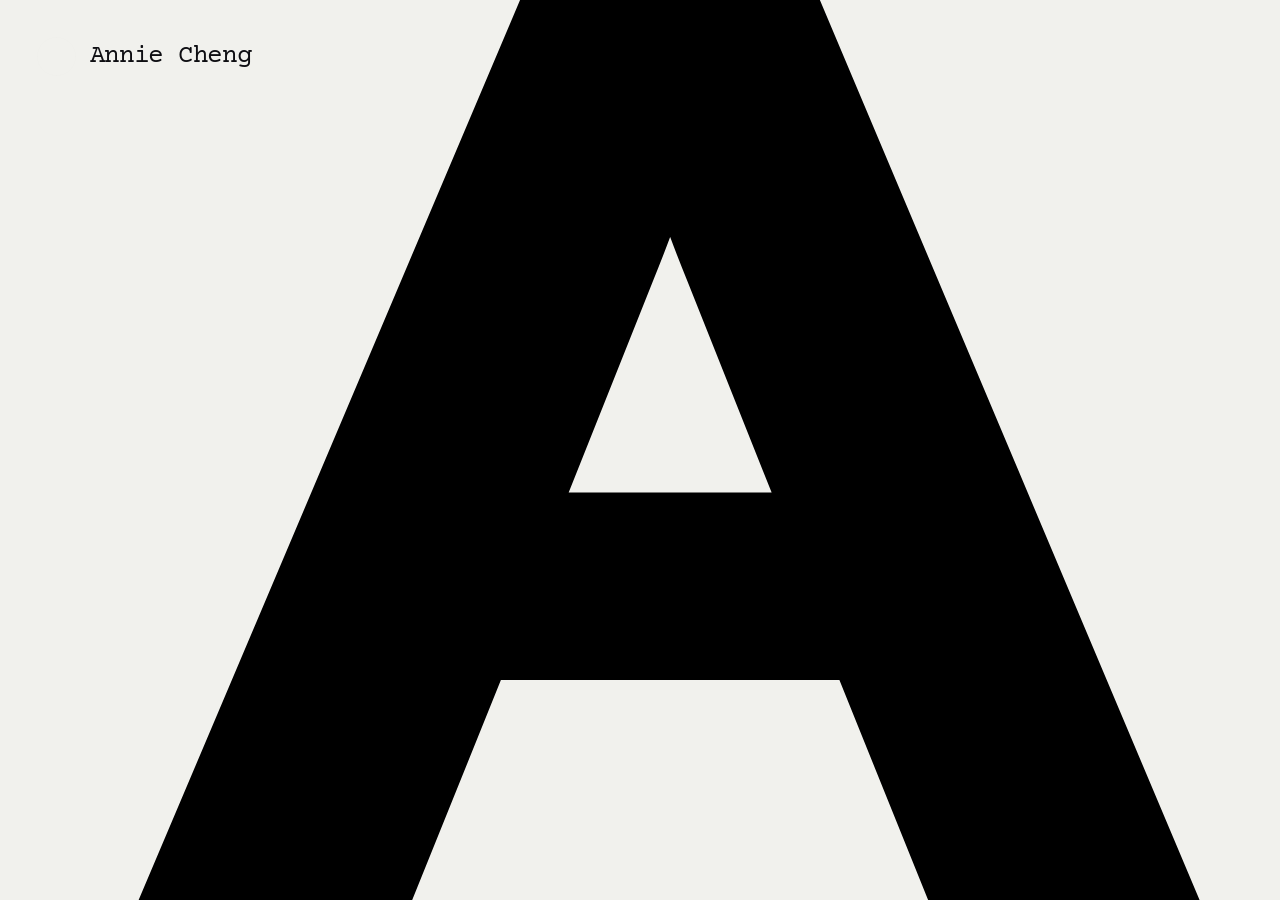
==== commit 88388d58: "Add files via upload" ====
--- a/index.html
+++ b/index.html
@@ -4,9 +4,9 @@
   <meta charset="UTF-8">
   <meta name="viewport" content="width=device-width, initial-scale=1.0">
   <meta name="description" content="Annie Cheng — Design Portfolio">
-  <title>Annie Cheng</title>
-  <link rel="icon" type="image/png" sizes="192x192" href="[data-uri]">
-  <link rel="apple-touch-icon" sizes="192x192" href="[data-uri]">
+  <title>Annie Cheng — Portfolio · Rain Is Fireworks</title>
+  <link rel="icon" type="image/png" sizes="192x192" href="assets/f5c883d23d5f05877a64.png">
+  <link rel="apple-touch-icon" sizes="192x192" href="assets/f5c883d23d5f05877a64.png">
 
   <link rel="preconnect" href="https://fonts.googleapis.com">
   <link rel="preconnect" href="https://fonts.gstatic.com" crossorigin>
@@ -16,7 +16,7 @@
     :root {
       --background: #f1f1ed;
       --letter: #000000;
-      --brand-sign: url("[data-uri]");
+      --brand-sign: url("assets/f5c883d23d5f05877a64.png");
     }
 
     * {
@@ -114,9 +114,9 @@
       --red: #ff3b21;
       --blue: #079bd3;
       --paper: #e8e5dc;
-      --design-blithe: url("[data-uri]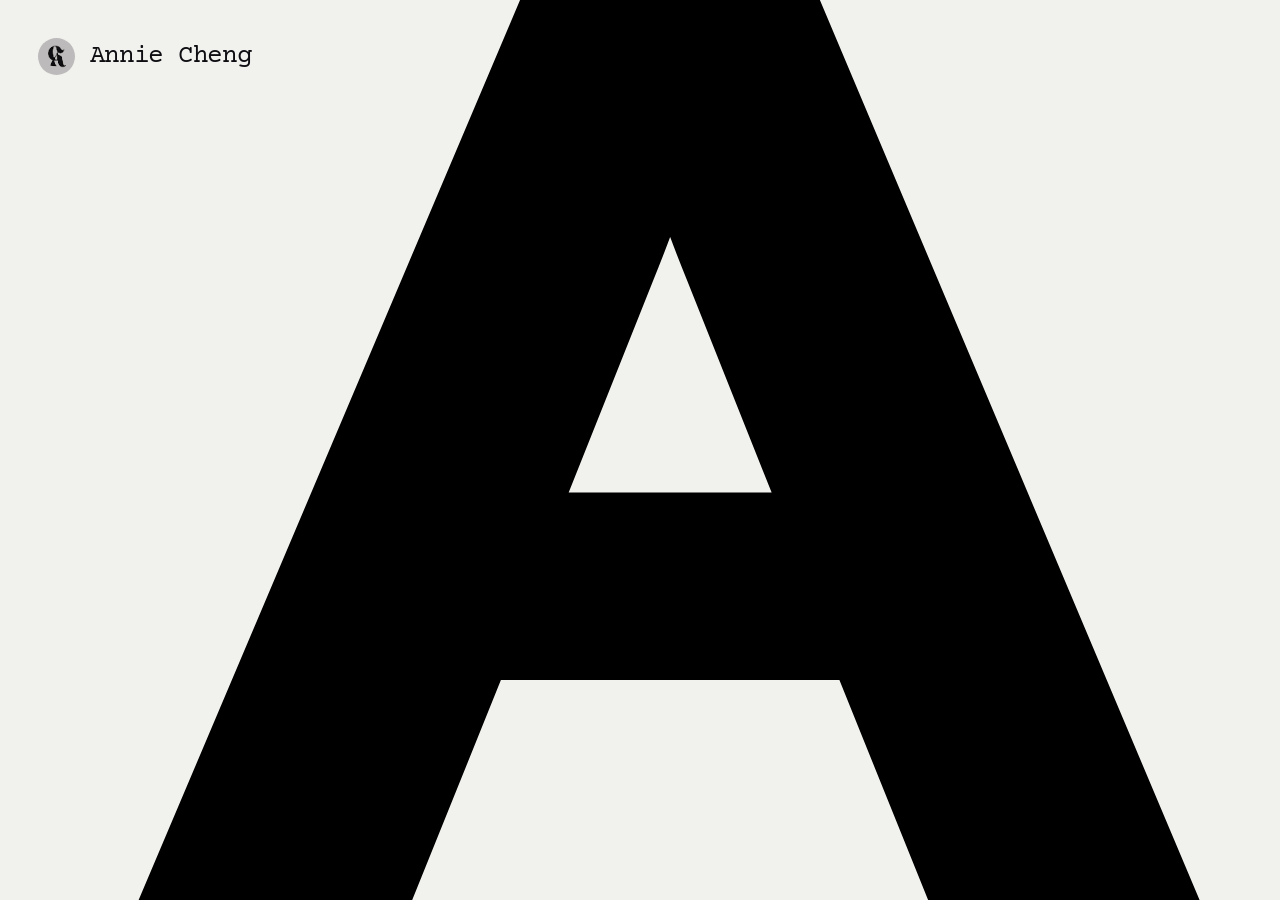
==== commit 89f3cd78: "Rename index (5).html to index.html" ====
--- a/index.html
+++ b/index.html
@@ -5,8 +5,8 @@
   <meta name="viewport" content="width=device-width, initial-scale=1.0">
   <meta name="description" content="Annie Cheng — Design Portfolio">
   <title>Annie Cheng — Portfolio · Rain Is Fireworks</title>
-  <link rel="icon" type="image/png" sizes="192x192" href="assets/f5c883d23d5f05877a64.png">
-  <link rel="apple-touch-icon" sizes="192x192" href="assets/f5c883d23d5f05877a64.png">
+  <link rel="icon" type="image/png" sizes="192x192" href="./f5c883d23d5f05877a64.png">
+  <link rel="apple-touch-icon" sizes="192x192" href="./f5c883d23d5f05877a64.png">
 
   <link rel="preconnect" href="https://fonts.googleapis.com">
   <link rel="preconnect" href="https://fonts.gstatic.com" crossorigin>
@@ -16,7 +16,7 @@
     :root {
       --background: #f1f1ed;
       --letter: #000000;
-      --brand-sign: url("assets/f5c883d23d5f05877a64.png");
+      --brand-sign: url("./f5c883d23d5f05877a64.png");
     }
 
     * {
@@ -114,9 +114,9 @@
       --red: #ff3b21;
       --blue: #079bd3;
       --paper: #e8e5dc;
-      --design-blithe: url("assets/af0ab891b53289f299c0.jpg");
-      --design-garden: url("assets/ed90903bb6b3a945960d.jpg");
-      --design-vr: url("assets/21f270b55402aa32ec04.jpg");
+      --design-blithe: url("./af0ab891b53289f299c0.jpg");
+      --design-garden: url("./ed90903bb6b3a945960d.jpg");
+      --design-vr: url("./21f270b55402aa32ec04.jpg");
       position: fixed;
       inset: 0;
       z-index: 5;
@@ -355,7 +355,7 @@
     }
 
     .sticker-garden {
-      --image: url("assets/c99a5623013cdb7918c5.png");
+      --image: url("./c99a5623013cdb7918c5.png");
       --r: -1.5deg;
       --from-y: 105vh;
       --delay: 1410ms;
@@ -2310,7 +2310,7 @@
 .about-collage .sewn-button.gingham{background-color:#d4cccf;background-image:radial-gradient(ellipse at 34% 24%,#ffffff55,transparent 60%),repeating-linear-gradient(0deg,#ffffff1f 0 .6px,#0000000f .7px 1.3px,transparent 1.5px 2.5px),repeating-linear-gradient(90deg,#f6f0ec20 0 .7px,transparent .7px 2px),repeating-linear-gradient(40deg,#463b4a95 0 .39cqw,#eee8df36 .39cqw .78cqw),repeating-linear-gradient(-50deg,#5141559e 0 .39cqw,transparent .39cqw .78cqw);box-shadow:inset 1px 1px 3px #ffffff80,inset -2px -3px 4px #30243555,1px 2px 1px #22222265,2px 4px 4px #20252936,4px 8px 9px #20252920}
 .about-collage .sewn-button.gingham::after{inset:8%;border:none;box-shadow:inset 0 0 4px #ffffff2e;background:none}
 </style><style id="about-background-photo">
-.about-page{background: #c6c5c3 url("assets/0d3ff997d173e3054dae.png") center center / cover no-repeat;box-shadow:none}
+.about-page{background: #c6c5c3 url("./0d3ff997d173e3054dae.png") center center / cover no-repeat;box-shadow:none}
 </style>
 <style id="about-tray-and-neutral-photos">
 .about-photo-strip>img{filter:grayscale(1) brightness(.94) contrast(1.06)}
@@ -2343,7 +2343,7 @@
 .remember-zoom{display:block;width:100%;padding:0;border:0;background:#e6e1e8;cursor:zoom-in;text-align:right}.remember-zoom img{display:block;width:100%;height:auto}.remember-zoom span{display:block;padding:12px 15px;color:#53455d;font:11px 'Courier New',monospace}
 #remember-image-dialog{border:0;padding:55px 20px 20px;background:#eeebe6;max-width:94vw;max-height:94dvh}#remember-image-dialog::backdrop{background:#17141cbb}#remember-image-dialog img{display:block;max-width:85vw;max-height:78dvh;object-fit:contain}#remember-image-dialog button{position:absolute;right:12px;top:10px;padding:9px 15px;border:1px solid #78677d;border-radius:20px;background:#faf8f3;color:#44334d;cursor:pointer}
 @media(max-width:700px){.remember-intro,.remember-section{grid-template-columns:1fr;padding:40px 7vw;gap:26px}.remember-section:nth-of-type(even) .remember-copy,.remember-section:nth-of-type(even) .remember-media{order:initial}.remember-project p{font-size:16px}.remember-hero{padding:50px 7vw}.remember-hero>p{font-size:17px}}
-</style><style id="remember-linen-collage">:root{--remember-linen:url("assets/ba39019ed04b6226bb18.png")}
+</style><style id="remember-linen-collage">:root{--remember-linen:url("./ba39019ed04b6226bb18.png")}
 
 .project-detail:has(.remember-project.is-active){background-image:var(--remember-linen);background-size:836px auto;background-color:#e9e5dc}
 .remember-project.detail-article{width:min(calc(100% - 32px),1500px);border:0;box-shadow:none;background:transparent;color:#403f3a;margin-top:0}
@@ -2548,15 +2548,15 @@
         </div>
       </nav>
 
-      <article class="detail-article landscape-project music-project" data-detail="music"><header class="landscape-hero"><div class="landscape-eyebrow">MUSIC <span>THREE WORKS / ANNIE CHENG</span></div><h2>MAT111AU</h2><p>Two original compositions and one audio mixing study by Annie Cheng.</p><p class="music-note">Select a track to listen.</p></header><div class="music-tracks"><section class="music-track"><span class="music-number">01</span><div class="music-track-body"><div class="music-track-title"><div><h3>9.13</h3><p style="font:13px/1.6 monospace;color:#746f67;margin:10px 0 0">Original Composition</p></div><span>3:20</span></div><audio controls preload="none" aria-label="Play music 9.13"><source src="assets/f0d334734fcb11a410fa.mp3" type="audio/mpeg">Your browser does not support audio playback.</audio></div></section><section class="music-track"><span class="music-number">02</span><div class="music-track-body"><div class="music-track-title"><div><h3>8.30</h3><p style="font:13px/1.6 monospace;color:#746f67;margin:10px 0 0">Original Composition</p></div><span>3:12</span></div><audio controls preload="none" aria-label="Play music 8.30"><source src="assets/9af199d3bbe69416d847.mp3" type="audio/mpeg">Your browser does not support audio playback.</audio></div></section><section class="music-track"><span class="music-number">03</span><div class="music-track-body"><div class="music-track-title"><div><h3>8.14</h3><p style="font:13px/1.6 monospace;color:#746f67;margin:10px 0 0">Audio Mixing</p></div><span>5:08</span></div><audio controls preload="none" aria-label="Play music 8.14"><source src="assets/c7481f1e5853e0072fb8.mp3" type="audio/mpeg">Your browser does not support audio playback.</audio></div></section></div></article><article class="detail-article landscape-project theater-project" data-detail="theater"><header class="landscape-hero"><div class="landscape-eyebrow">SPATIAL &amp; SCENIC DESIGN <span>DIGITAL FABRICATION / FINAL PROJECT</span></div><h2>The Theater Box</h2><p class="theater-lead">A miniature stage built from six layers of laser-cut birch plywood.</p><p>A project by Annie Cheng</p><figure><button class="landscape-zoom" type="button" aria-label="Enlarge The finished Theater Box"><img loading="lazy" src="assets/02080f669dd137b31dd9.jpg" alt="The finished Theater Box"><span>View image ↗</span></button><figcaption>The finished Theater Box</figcaption></figure></header><section class="theater-section theater-media-left"><figure><button class="landscape-zoom" type="button" aria-label="Enlarge Concept collage: theater, film, and campus motifs"><img loading="lazy" src="assets/963ec4fd2b33aa010a4f.png" alt="Concept collage: theater, film, and campus motifs"><span>View image ↗</span></button><figcaption>Concept collage: theater, film, and campus motifs</figcaption></figure><div class="theater-copy"><span class="landscape-eyebrow">01 / CONCEPT</span><h3>A keepsake in six layers</h3><p>The Theater Box brings theater, film, and the UCSB landscape into a small, layered stage. Six illustrated panels create physical depth, moving from a theatrical frame and film motifs toward campus landmarks and the coast. The project connects digital modeling with hand-drawn vector artwork and physical assembly.</p></div></section><section class="theater-section"><div class="theater-copy"><span class="landscape-eyebrow">02 / PLANNING</span><h3>From the curtain to the coast</h3><p>The subject of each panel was established before modeling. Arranged from front to back, the layers lead the eye through the stage toward the distant landscape.</p></div><ol class="theater-layers"><li><span>01</span><strong>Theater frame</strong><p>Curtain and class-of-2026 crest</p></li><li><span>02</span><strong>Film symbols</strong><p>Camera, reel, and clapperboard</p></li><li><span>03</span><strong>Archway</strong><p>An opening beneath the tower</p></li><li><span>04</span><strong>Storke Tower</strong><p>The campus silhouette</p></li><li><span>05</span><strong>Palm trees</strong><p>The walk toward the shoreline</p></li><li><span>06</span><strong>Landscape</strong><p>Coastal hills and sun</p></li></ol></section><section class="theater-section"><div class="theater-copy"><span class="landscape-eyebrow">03 / STRUCTURE</span><h3>Modeling the frame</h3><p>The box structure came first. Modeling the base, front, and side panels established the dimensions of the enclosure and the space required for six inserts. These measurements provided a consistent starting point for the illustrated panels.</p><p class="theater-tools"><strong>Tools:</strong> Fusion 360</p></div><figure><video controls playsinline preload="none" poster="assets/291516cfae8e10ba267d.png"><source src="assets/3bad8116c46bf1ebccf4.mp4" type="video/mp4">Your browser does not support this video.</video><figcaption>Fusion 360 timeline replay: building the box</figcaption></figure></section><section class="theater-section theater-media-left"><figure><button class="landscape-zoom" type="button" aria-label="Enlarge Panel artwork and cutting layouts in Inkscape"><img loading="lazy" src="assets/c07be6ca7830e4403565.png" alt="Panel artwork and cutting layouts in Inkscape"><span>View image ↗</span></button><figcaption>Panel artwork and cutting layouts in Inkscape</figcaption></figure><div class="theater-copy"><span class="landscape-eyebrow">04 / VECTOR PREPARATION</span><h3>From dimensions to drawings</h3><p>The Fusion 360 model and the material sheet dimensions informed a set of panel templates generated with ChatGPT. Each outline was checked against the available cutting area, then adjusted to its final scale in Inkscape.</p><p>The artwork was drawn directly onto these sized outlines in Inkscape, keeping the illustrated scenes aligned with the physical structure.</p><p class="theater-tools"><strong>Tools:</strong> Fusion 360 · ChatGPT · Inkscape</p></div></section><section class="theater-section"><div class="theater-copy"><span class="landscape-eyebrow">05 / DEPTH CHECK</span><h3>Keeping every layer visible</h3><p>The main design challenge was maintaining legibility when all six panels overlapped. On-screen comparisons tested the relationship between the archway, Storke Tower, and palm trees, checking how their silhouettes remained visible through the layers in front.</p><p class="theater-tools"><strong>Tools:</strong> Inkscape</p></div><div class="theater-tests"><figure><button class="landscape-zoom" type="button" aria-label="Enlarge Archway"><img loading="lazy" src="assets/3c1778c7d9206a3797f3.png" alt="Archway"><span>View image ↗</span></button><figcaption>Archway</figcaption></figure><figure><button class="landscape-zoom" type="button" aria-label="Enlarge Storke Tower"><img loading="lazy" src="assets/c29a4f1a1f34aab4f913.png" alt="Storke Tower"><span>View image ↗</span></button><figcaption>Storke Tower</figcaption></figure><figure><button class="landscape-zoom" type="button" aria-label="Enlarge Palm trees"><img loading="lazy" src="assets/aa7643c3705a1947047d.png" alt="Palm trees"><span>View image ↗</span></button><figcaption>Palm trees</figcaption></figure></div></section><section class="theater-section theater-media-left"><div class="theater-result"><figure><button class="landscape-zoom" type="button" aria-label="Enlarge Laser-cut panels before assembly"><img loading="lazy" src="assets/6dee9bdbe23e24c30675.jpg" alt="Laser-cut panels before assembly"><span>View image ↗</span></button><figcaption>Laser-cut panels before assembly</figcaption></figure><figure><button class="landscape-zoom" type="button" aria-label="Enlarge The assembled keepsake"><img loading="lazy" src="assets/a4c2724077c0e2e8890a.jpg" alt="The assembled keepsake"><span>View image ↗</span></button><figcaption>The assembled keepsake</figcaption></figure></div><div class="theater-copy"><span class="landscape-eyebrow">06 / FABRICATION</span><h3>Cut, glued, assembled</h3><p>The six panels were laser-cut from birch plywood and glued into the frame. The finished object translates the flat illustrations into a compact stage, with shadows and spacing giving each scene its own depth.</p></div></section><section class="theater-section"><div class="theater-copy"><span class="landscape-eyebrow">07 / REFLECTION</span><h3>Designing through overlap</h3><p>The project required the structure and illustrations to work together across Fusion 360, ChatGPT, and Inkscape. The central lesson was to design each panel in relation to the others: an individual image needed to remain readable as part of the assembled scene.</p></div></section></article><article class="detail-article landscape-project rain-project" data-detail="rain"><header class="landscape-hero"><div class="landscape-eyebrow">INTERACTIVE &amp; IMMERSIVE MEDIA <span>MAT111PC / FINAL PROJECT</span></div><h2>Rain Is Fireworks,<br>Set Off in the Sky</h2><p class="rain-subtitle">An interactive installation by Annie Cheng</p><p class="rain-tools"><strong>Tools:</strong> Arduino Nano · Arduino IDE · TouchDesigner · Tinkercad</p><figure><button class="landscape-zoom" type="button" aria-label="Enlarge Rain and reflection — visual reference"><img loading="lazy" src="assets/698b659affec6834256d.jpg" alt="Rain and reflection — visual reference"><span>View image ↗</span></button><figcaption>Rain and reflection — visual reference</figcaption></figure></header><section class="rain-section "><div class="rain-copy"><span class="landscape-eyebrow">01 / CONCEPT</span><h3>One drop. One firework.</h3><p>A falling water droplet becomes the trigger for a firework on screen. When it strikes the sensing surface, the point of impact determines which of four screen zones responds. The downward movement of water meets an upward burst of light, connecting a small physical gesture with an expanding digital image.</p><blockquote>“The rain that falls is a firework, set off in the sky.”</blockquote><p>The installation draws on the rhythms of rain and the brief appearance of fireworks. Its monochromatic imagery directs attention to movement, impact, and the changing relationship between the physical surface and the screen.</p></div><div class="rain-pair"><figure><button class="landscape-zoom" type="button" aria-label="Enlarge Rain — visual reference"><img loading="lazy" src="assets/cbccf2ffbec479fd2941.jpg" alt="Rain — visual reference"><span>View image ↗</span></button><figcaption>Rain — visual reference</figcaption></figure><figure><button class="landscape-zoom" type="button" aria-label="Enlarge Firework — visual reference"><img loading="lazy" src="assets/ead542406b6c947d0a35.png" alt="Firework — visual reference"><span>View image ↗</span></button><figcaption>Firework — visual reference</figcaption></figure></div></section><section class="rain-section "><div class="rain-copy"><span class="landscape-eyebrow">02 / EARLY DEVELOPMENT</span><h3>Imagining the interaction</h3><p>Early concept images explored the relationship between a hand-held dropper, a sensing surface, and a responsive screen. These studies established the interaction before the physical prototype and live visual system were built.</p></div><div class="rain-pair"><figure><button class="landscape-zoom" type="button" aria-label="Enlarge Early interaction concept"><img loading="lazy" src="assets/488e5d1cf980dd2c6513.jpg" alt="Early interaction concept"><span>View image ↗</span></button><figcaption>Early interaction concept</figcaption></figure><figure><button class="landscape-zoom" type="button" aria-label="Enlarge Early installation arrangement"><img loading="lazy" src="assets/174921bfa8c1da6d3b96.jpg" alt="Early installation arrangement"><span>View image ↗</span></button><figcaption>Early installation arrangement</figcaption></figure></div></section><section class="rain-section "><div class="rain-copy"><span class="landscape-eyebrow">03 / SYSTEM DESIGN</span><h3>Turning impact into an image</h3><p>Four piezo sensors divide the input surface into four zones. An Arduino Nano compares their analog readings against a threshold and sends the trigger data over serial to TouchDesigner. Each trigger activates the corresponding firework region on screen.</p><ol class="rain-flow"><li><strong>Water drop</strong><span>Physical impact</span></li><li><strong>Piezo sensors</strong><span>Four sensing zones</span></li><li><strong>Arduino Nano</strong><span>Threshold comparison</span></li><li><strong>Serial data</strong><span>Trigger transfer</span></li><li><strong>TouchDesigner</strong><span>Particles and sound</span></li></ol><p>The Tinkercad circuit uses an Uno and piezo components as stand-ins for the physical setup. Each sensor connects to an analog input, A0–A3, with a 1 MΩ resistor across the disc.</p><p><a href="https://www.tinkercad.com/things/l8wcdnEFV6J-copy-of-week3-piezo/editel?returnTo=https%3A%2F%2Fwww.tinkercad.com%2Fdashboard" target="_blank" rel="noopener noreferrer">View Tinkercad circuit ↗</a></p></div><figure><button class="landscape-zoom" type="button" aria-label="Enlarge Circuit diagram — simulation uses substitute components"><img loading="lazy" src="assets/a11e6bf37282c310f62e.jpg" alt="Circuit diagram — simulation uses substitute components"><span>View image ↗</span></button><figcaption>Circuit diagram — simulation uses substitute components</figcaption></figure></section><section class="rain-section rain-split"><div class="rain-copy"><span class="landscape-eyebrow">04 / FABRICATION</span><h3>Building the sensing surface</h3><p>Four piezo sensors were positioned in separate quadrants and embedded within a thin layer of AB resin. The arrangement allowed the surface to register impacts from different regions while bringing the sensors into one physical interface.</p><p>Embedding the sensors reduced their sensitivity, making calibration an important part of the fabrication process. The physical build and signal processing were adjusted together so that small impacts could produce a usable trigger.</p></div><figure><button class="landscape-zoom" type="button" aria-label="Enlarge Physical prototype — four piezo sensors and wiring"><img loading="lazy" src="assets/a3696615b63a8bb72435.png" alt="Physical prototype — four piezo sensors and wiring"><span>View image ↗</span></button><figcaption>Physical prototype — four piezo sensors and wiring</figcaption></figure></section><section class="rain-section "><div class="rain-copy"><span class="landscape-eyebrow">05 / VISUAL &amp; SOUND DESIGN</span><h3>Processing the live signal</h3><p>The TouchDesigner network uses Serial DAT, Convert DAT, DAT to CHOP, Math CHOP, Logic CHOP, and CHOP Execute DAT to receive and process the sensor data. Resting values were calibrated for all four sensors, with a threshold to separate impacts from background noise.</p><p>The fireworks combine particlesGpu, Bloom, Transform, and a feedback trail. Continuous rain ambience provides a sound bed, while each detected drop triggers an additional impact sound.</p><p class="rain-tools"><strong>Tools:</strong> TouchDesigner · Arduino IDE</p></div><div class="rain-pair"><figure><button class="landscape-zoom" type="button" aria-label="Enlarge TouchDesigner — working network"><img loading="lazy" src="assets/ca695f3fe450abb55b6c.jpg" alt="TouchDesigner — working network"><span>View image ↗</span></button><figcaption>TouchDesigner — working network</figcaption></figure><figure><button class="landscape-zoom" type="button" aria-label="Enlarge TouchDesigner — signal and particle network"><img loading="lazy" src="assets/ee4e281965b8c314c739.png" alt="TouchDesigner — signal and particle network"><span>View image ↗</span></button><figcaption>TouchDesigner — signal and particle network</figcaption></figure></div></section><section class="rain-section "><div class="rain-copy"><span class="landscape-eyebrow">06 / TESTING &amp; REFINEMENT</span><h3>Calibrating the experience</h3><div class="rain-challenges"><div><h4>Reduced sensitivity</h4><p>Peak detection and software calibration helped register weaker signals after the sensors were embedded.</p></div><div><h4>Environmental variation</h4><p>Resting readings changed with the environment. Startup calibration and on-site threshold adjustments improved the response.</p></div><div><h4>Repeated triggers</h4><p>A single impact could produce multiple signals. Resetting the output to 0,0,0,0 after each trigger helped prevent repeated firing.</p></div><div><h4>Serial access and spatial mapping</h4><p>Arduino IDE and TouchDesigner could not use the serial port simultaneously. Port access and mirrored screen positions were resolved before the final run.</p></div></div></div></section><section class="rain-section "><div class="rain-copy"><span class="landscape-eyebrow">07 / OUTCOME</span><h3>Live demonstration</h3><p>Two recordings document the installation in use. Both videos retain their full duration and recorded sound.</p></div><div class="rain-videos"><figure><video controls playsinline preload="none" poster="assets/89d43431b0c6a6e9652e.jpg" aria-label="Rain Is Fireworks demonstration 1"><source src="assets/07be97ba6ef60316838b.mp4" type="video/mp4"></video><figcaption>Demonstration 1</figcaption></figure><figure><video controls playsinline preload="none" poster="assets/5d6b30d379ec3be0890a.jpg" aria-label="Rain Is Fireworks demonstration 2"><source src="assets/0a9f9aa8e58e84e5b482.mp4" type="video/mp4"></video><figcaption>Demonstration 2</figcaption></figure></div></section></article>
-<article class="detail-article landscape-project anxiety-project" data-detail="anxiety"><header class="landscape-hero"><div class="landscape-eyebrow">VISUAL DESIGN <span>POSTER SERIES / 4 WORKS</span></div><h2>The Silent Weight<br>of Social Anxiety</h2><button class="landscape-zoom" type="button" aria-label="Enlarge The Silent Weight of Social Anxiety header image"><img loading="lazy" src="assets/12d9ff679783e18416d6.jpg" alt="The Silent Weight of Social Anxiety header image"><span>View image ↗</span></button></header><section class="awakening-text"><span class="landscape-eyebrow">PROJECT OVERVIEW</span><h3>The Silent Weight</h3><p>The Silent Weight of Social Anxiety is a visual design project that explores the hidden emotional experiences of social anxiety through four posters: Offline, Isolated, No Signal, and Anxiety Always Finds Me First. While social anxiety is often invisible to others, it can create feelings of loneliness, pressure, disconnection, and emotional exhaustion. Drawing from personal experiences, this project uses visual storytelling, symbolism, contrast, and typography to communicate emotions that are often difficult to express through words. Each poster presents a different aspect of social anxiety, from self-isolation and social disconnection to the overwhelming fear that can emerge in crowded environments. Through these designs, I hope to encourage empathy, raise awareness of mental health struggles, and invite viewers to reflect on the invisible challenges many people experience in everyday social situations.</p></section><section class="anxiety-poster"><div class="anxiety-poster-image"><button class="landscape-zoom" type="button" aria-label="Enlarge Isolated poster"><img loading="lazy" src="assets/b37fbfbcc195fefd9687.jpg" alt="Isolated poster"><span>View image ↗</span></button></div><div class="anxiety-poster-copy"><span class="landscape-eyebrow">01 / POSTER DESIGN</span><h3>Isolated</h3><p>Isolated explores the emotional distance between the individual and the crowd. A dense line of people cuts diagonally across the composition, while a solitary figure occupies the open space at the lower left. The black-and-white palette and contrast between many and one emphasize separation, with negative space reinforcing a sense of loneliness and disconnection.</p></div></section><section class="anxiety-poster"><div class="anxiety-poster-image"><button class="landscape-zoom" type="button" aria-label="Enlarge No Signal poster"><img loading="lazy" src="assets/6e243bc77b6583c8f37e.jpg" alt="No Signal poster"><span>View image ↗</span></button></div><div class="anxiety-poster-copy"><span class="landscape-eyebrow">02 / POSTER DESIGN</span><h3>No Signal</h3><p>No Signal uses televisions as a metaphor for social connection. While most screens display the same signal, one remains disconnected, standing out from the group. This image reflects the experience of wanting to belong but feeling unable to connect with others. The bright red warning text symbolizes frustration, emotional exhaustion, and the pressure to appear socially engaged despite feeling isolated inside.</p></div></section><section class="anxiety-poster"><div class="anxiety-poster-image"><button class="landscape-zoom" type="button" aria-label="Enlarge Offline poster"><img loading="lazy" src="assets/d0df1e4af3167e511182.jpg" alt="Offline poster"><span>View image ↗</span></button></div><div class="anxiety-poster-copy"><span class="landscape-eyebrow">03 / POSTER DESIGN</span><h3>Offline</h3><p>Offline explores the emotional withdrawal caused by social anxiety. A solitary figure sits within a protected space while countless handprints press in from outside, symbolizing social expectations and invisible pressure. The contrast between darkness and light reflects the conflict between the desire for safety and the fear of connection. Although surrounded by opportunities to communicate, the individual remains emotionally disconnected from the world around them.</p></div></section><section class="anxiety-poster"><div class="anxiety-poster-image"><button class="landscape-zoom" type="button" aria-label="Enlarge Anxiety Always Finds Me First poster"><img loading="lazy" src="assets/bb282d767ef6dc2d03f3.jpg" alt="Anxiety Always Finds Me First poster"><span>View image ↗</span></button></div><div class="anxiety-poster-copy"><span class="landscape-eyebrow">04 / POSTER DESIGN</span><h3>Anxiety Always Finds Me First</h3><p>Anxiety Always Finds Me First portrays the overwhelming nature of social anxiety in crowded environments. A bright figure appears to be falling through a sea of people, suggesting a loss of control and emotional stability. The contrasting movement between the crowd and the falling figure reflects how anxiety can emerge before any other emotion, turning ordinary social situations into moments of fear and uncertainty.</p></div></section></article>
-<article class="detail-article landscape-project bus-project" data-detail="busstop"><header class="landscape-hero"><div class="landscape-eyebrow">SPATIAL &amp; SCENIC DESIGN <span>LIGHTING DESIGN</span></div><h2>Bus Stop</h2><p class="bus-credit">by William Inge</p><button class="landscape-zoom" type="button" aria-label="Enlarge Bus Stop visual reference"><img loading="lazy" src="assets/3540ea067397122534d6.png" alt="Bus Stop visual reference"><span>View image ↗</span></button></header><section class="awakening-text"><span class="landscape-eyebrow">01 / PROJECT OVERVIEW</span><h3>Project Overview</h3><p>Bus Stop takes place in a small diner during a snowstorm in the middle of the night. Several travelers are forced to stay together while waiting for the road to reopen. As the night continues, tensions rise and relationships between the characters begin to change. The lighting design focuses on the contrast between the warm interior of the diner and the cold winter environment outside. Through color and intensity changes, the lighting supports the emotional development of the characters throughout the night.</p></section><section class="bus-concept"><div><span class="landscape-eyebrow">02 / DESIGN CONCEPT</span><h3>Design Concept</h3><p>The main concept of this lighting design is contrast between warmth and coldness. Inside the diner, warm light creates a sense of safety and intimacy. The outside world is represented with cold blue tones to show the harsh winter environment. As the story develops, the lighting shifts to reflect emotional changes between the characters.</p><ul><li>Warm interior lighting</li><li>Cold blue light outside the window</li><li>Focused lighting during emotional moments</li><li>Gradual transition from night to dawn</li></ul><p>By the end of the play, the lighting becomes softer and brighter to represent reconciliation and a new beginning.</p></div><figure><button class="landscape-zoom" type="button" aria-label="Enlarge Color tone: winter blue, dawn and warm diner lighting"><img loading="lazy" src="assets/3a9e0383413597d1f981.png" alt="Color tone: winter blue, dawn and warm diner lighting"><span>View image ↗</span></button><figcaption>Color Tone</figcaption></figure></section><section class="apt-gallery"><span class="landscape-eyebrow">03 / LIGHTING NARRATIVE</span><h3>Key Lighting Moments</h3><div class="bus-moments"><div><span class="landscape-eyebrow">1</span><h4>Character Entrance</h4><p>When characters enter through the diner door, a flash of cold light appears from outside. This emphasizes the strong contrast between the warm diner and the freezing environment outside.</p></div><div><span class="landscape-eyebrow">2</span><h4>Conflict Scene</h4><p>When Cherie slaps Bo, the lighting becomes harsh, bright, and cold, highlighting the sudden emotional conflict between the characters.</p></div><div><span class="landscape-eyebrow">3</span><h4>Romantic Moment</h4><p>At the end of the play, when Bo and Cherie reconcile, the lighting shifts to golden warm tones mixed with soft pink, creating a romantic atmosphere that represents emotional resolution.</p></div><div><span class="landscape-eyebrow">4</span><h4>Dawn Transition</h4><p>As morning approaches, the exterior lighting gradually changes from deep blue to soft dawn blue with orange tones, showing the passage of time and the end of the long night.</p></div></div></section><section class="apt-gallery"><div class="apt-section-heading"><span class="landscape-eyebrow">04 / LIGHTING DESIGN</span><h3>Technical Documentation</h3></div><div class="bus-images bus-documents"><button class="landscape-zoom" type="button" aria-label="Enlarge Channel Hookup"><img loading="lazy" src="assets/51029f7bdbad0fd44b42.png" alt="Channel Hookup"><span>View image ↗</span></button><button class="landscape-zoom" type="button" aria-label="Enlarge Light Plot Breakdown &amp; Cue Sheet"><img loading="lazy" src="assets/87af95d59e9bab1cf86c.png" alt="Light Plot Breakdown &amp; Cue Sheet"><span>View image ↗</span></button></div></section><section class="apt-gallery"><div class="apt-section-heading"><span class="landscape-eyebrow">05 / LIGHTING DESIGN</span><h3>Light Plot Process</h3></div><div class="bus-images"><button class="landscape-zoom" type="button" aria-label="Enlarge Hand-drafted lighting plot process"><img loading="lazy" src="assets/cebb46b38c4d77660b1e.png" alt="Hand-drafted lighting plot process"><span>View image ↗</span></button></div></section><section class="apt-gallery"><div class="apt-section-heading"><span class="landscape-eyebrow">06 / LIGHTING DESIGN</span><h3>Final Light Plot</h3></div><div class="bus-images"><button class="landscape-zoom" type="button" aria-label="Enlarge Bus Stop final light plot"><img loading="lazy" src="assets/a97223a21cb21d629000.png" alt="Bus Stop final light plot"><span>View image ↗</span></button></div></section></article>
-<article class="detail-article landscape-project meta-project" data-detail="metamorphoses"><header class="landscape-hero"><div class="landscape-eyebrow">SPATIAL &amp; SCENIC DESIGN <span>SCENIC MODEL</span></div><h2>Metamorphoses</h2><p class="meta-credit">by Mary Zimmerman</p><button class="landscape-zoom" type="button" aria-label="Enlarge Weathered interior and light reference"><img loading="lazy" src="assets/95fc62526f8f7a7ce02c.png" alt="Weathered interior and light reference"><span>View image ↗</span></button></header><section class="meta-intro"><div><span class="landscape-eyebrow">01 / SCRIPT CONTEXT</span><h3>Script Context</h3><p>Metamorphoses is a theatrical adaptation of Ovid’s classical myths. The play presents a series of interconnected stories exploring themes of love, loss, transformation, and the relationship between humans and gods.</p></div><div class="meta-small-images"><button class="landscape-zoom" type="button" aria-label="Enlarge Ovid’s Metamorphoses book cover"><img loading="lazy" src="assets/27a200ec663d6f30c09f.png" alt="Ovid’s Metamorphoses book cover"><span>View image ↗</span></button><button class="landscape-zoom" type="button" aria-label="Enlarge Classical painting reference"><img loading="lazy" src="assets/da4e965c5dd537fd82f7.png" alt="Classical painting reference"><span>View image ↗</span></button></div></section><section class="meta-intro meta-idea"><div><span class="landscape-eyebrow">02 / DESIGN CONCEPT</span><h3>Design Idea</h3><p>This design emphasizes the concept of transformation through fluid spatial elements, light reflections, and the symbolic presence of water.</p></div><button class="landscape-zoom" type="button" aria-label="Enlarge Preliminary white scenic model"><img loading="lazy" src="assets/c3c0bdf690b4c489e59b.png" alt="Preliminary white scenic model"><span>View image ↗</span></button></section><section class="apt-gallery"><div class="apt-section-heading"><span class="landscape-eyebrow">03 / DESIGN PROCESS</span><h3>Research Pictures</h3></div><div class="meta-gallery"><button class="landscape-zoom" type="button" aria-label="Enlarge Scenic space research"><img loading="lazy" src="assets/e3cf690a499056fd05cd.png" alt="Scenic space research"><span>View image ↗</span></button><button class="landscape-zoom" type="button" aria-label="Enlarge Water, vegetation, drapery and classical architecture references"><img loading="lazy" src="assets/9dc3385880dccac69820.png" alt="Water, vegetation, drapery and classical architecture references"><span>View image ↗</span></button></div></section><section class="apt-gallery"><div class="apt-section-heading"><span class="landscape-eyebrow">04 / DESIGN PROCESS</span><h3>Model Development</h3></div><div class="meta-gallery"><button class="landscape-zoom" type="button" aria-label="Enlarge Hand-painted scenery, water feature and prop construction"><img loading="lazy" src="assets/21845ebfd66c325e74f0.png" alt="Hand-painted scenery, water feature and prop construction"><span>View image ↗</span></button><button class="landscape-zoom" type="button" aria-label="Enlarge Drapery, walls and scenic detail construction"><img loading="lazy" src="assets/657594fe87306dc6dfd4.png" alt="Drapery, walls and scenic detail construction"><span>View image ↗</span></button></div></section><section class="apt-gallery"><div class="apt-section-heading"><span class="landscape-eyebrow">05 / DESIGN PROCESS</span><h3>Final Model</h3></div><div class="meta-gallery"><button class="landscape-zoom" type="button" aria-label="Enlarge Completed Metamorphoses stage model"><img loading="lazy" src="assets/31ff19e702d0f65fff84.png" alt="Completed Metamorphoses stage model"><span>View image ↗</span></button></div></section></article>
-<article class="detail-article landscape-project awakening-project" data-detail="awakening"><header class="landscape-hero"><div class="landscape-eyebrow">SPATIAL &amp; SCENIC DESIGN <span>SCENIC DESIGN CONCEPT</span></div><h2>Spring Awakening</h2><p class="awakening-credit">by Steven Sater</p><button class="landscape-zoom" type="button" aria-label="Enlarge Spring Awakening period interior reference"><img loading="lazy" src="assets/8d5a8af1ec6c21669ba7.png" alt="Spring Awakening period interior reference"><span>View image ↗</span></button></header><section class="awakening-text"><span class="landscape-eyebrow">01 / CONCEPT</span><h3>Project Overview</h3><p>This design explores the tension between oppressive social structures and the awakening of individual identity. Through monochromatic space, symbolic architecture, and expressive lighting, the stage reflects the emotional journey of the characters from restriction to transformation.</p></section><section class="awakening-text"><span class="landscape-eyebrow">02 / CONCEPT</span><h3>Story Context</h3><p>Spring Awakening is set in late nineteenth-century Germany, a society shaped by rigid moral codes, strict education, religious authority, and limited communication around sexuality. Young people grow up under systems that value obedience over emotional truth, creating an environment where curiosity, desire, and individuality are often suppressed.</p></section><section class="awakening-text"><span class="landscape-eyebrow">03 / CONCEPT</span><h3>Core Themes</h3><p>At the center of the play is the conflict between institutional control and personal awakening. The young characters begin to question the rules that define their bodies, desires, and futures, yet every attempt at self-discovery is met with punishment, silence, or fear. For this reason, the play is not only about repression, but also about the painful process of awakening—sexual, emotional, and social. Its tragedy emerges from the collision between youth and authority, while its ending still gestures toward transformation and hope.</p></section><section class="apt-gallery"><div class="apt-section-heading"><span class="landscape-eyebrow">04 / VISUAL DIRECTION</span><h3>Mood Board &amp; Color Tone</h3></div><div class="awakening-mood"><figure><button class="landscape-zoom" type="button" aria-label="Enlarge Spring Awakening mood board"><img loading="lazy" src="assets/345d6b65268544fb66ed.png" alt="Spring Awakening mood board"><span>View image ↗</span></button><figcaption>Mood Board</figcaption></figure><figure><button class="landscape-zoom" type="button" aria-label="Enlarge Gray, cream, yellow and red color palette"><img loading="lazy" src="assets/fc0af05c2a2a606f0630.png" alt="Gray, cream, yellow and red color palette"><span>View image ↗</span></button><figcaption>Color Tone</figcaption></figure></div></section><section class="apt-gallery"><div class="apt-section-heading"><span class="landscape-eyebrow">05 / DESIGN DEVELOPMENT</span><h3>Research Pictures</h3></div><button class="landscape-zoom" type="button" aria-label="Enlarge Historical architecture and interior research"><img loading="lazy" src="assets/4550b79bba05944e1731.png" alt="Historical architecture and interior research"><span>View image ↗</span></button></section><section class="apt-gallery"><div class="apt-section-heading"><span class="landscape-eyebrow">06 / DESIGN DEVELOPMENT</span><h3>Costume & Scenic Development</h3></div><button class="landscape-zoom" type="button" aria-label="Enlarge Costume references and scenic sketches"><img loading="lazy" src="assets/fa2553a73f99fb58110b.png" alt="Costume references and scenic sketches"><span>View image ↗</span></button></section><section class="apt-gallery"><div class="apt-section-heading"><span class="landscape-eyebrow">07 / DESIGN DEVELOPMENT</span><h3>Ground Plan & Lighting Concept</h3></div><button class="landscape-zoom" type="button" aria-label="Enlarge Ground plan, stage textures and lighting references"><img loading="lazy" src="assets/ebb911df402444fc170c.png" alt="Ground plan, stage textures and lighting references"><span>View image ↗</span></button></section><section class="apt-gallery"><div class="apt-section-heading"><span class="landscape-eyebrow">08 / DESIGN DEVELOPMENT</span><h3>Immersive Design Concept</h3></div><button class="landscape-zoom" type="button" aria-label="Enlarge Immersive architecture references and spatial layout sketches"><img loading="lazy" src="assets/3177a7d3400626c9ba95.png" alt="Immersive architecture references and spatial layout sketches"><span>View image ↗</span></button></section><section class="apt-gallery"><div class="apt-section-heading"><span class="landscape-eyebrow">09 / DESIGN DEVELOPMENT</span><h3>Spatial References</h3></div><button class="landscape-zoom" type="button" aria-label="Enlarge Auditorium, classroom and overgrown architecture references"><img loading="lazy" src="assets/442aec71f9d3fe1261a2.png" alt="Auditorium, classroom and overgrown architecture references"><span>View image ↗</span></button></section></article>
-<article class="detail-article landscape-project apt-project" data-detail="apt208"><header class="landscape-hero"><div class="landscape-eyebrow">SPATIAL &amp; SCENIC DESIGN <span>SCENIC MODEL</span></div><h2>Apt 208</h2><p class="apt-tagline">Aunt Sarah has lived here for 30 years and it hasn’t lost its charm.</p><button class="landscape-zoom" type="button" aria-label="Enlarge Hong Kong street reference"><img loading="lazy" src="assets/05c3a5d99fe8290d270c.jpg" alt="Hong Kong street reference"><span>View image ↗</span></button></header><section class="apt-story"><aside><span class="landscape-eyebrow">01 / STORY SETTING</span><h3>Story Setting</h3><dl><dt>Main Character</dt><dd>Aunt Sarah</dd><dt>Time &amp; Place</dt><dd>1960s Hong Kong</dd></dl><p>A period of cultural hybridization in the colony.</p><p>Western influences in British Hong Kong vs. old-school Chinese ethics brought by Shanghai immigrants.</p></aside><div><span class="landscape-eyebrow">02 / NARRATIVE</span><h3>Storyline</h3><p>She married him because her parents used an abacus bead and the eight signs of fortune. Her husband&#x27;s family was a Nanyang overseas Chinese businessman (common in Hong Kong in the 1960s), and a divorce would have caused her family to lose their overseas Chinese remittance support.</p><p>Neighbors complimented her on her virtue, and her husband&#x27;s shirts were always snow-white. But they don&#x27;t know that behind the glamorous life and the happy family that everyone praises, there are many lipstick marks on her husband&#x27;s shirt that she try to ignore. The only thing left was the numbers on the remittance slips and the letters she sent to her family where she wrote that her mother-in-law and husband treated her very well.</p><p>Later the man left for the Nanyang and she still lives in the old house. It was not that she was old-fashioned, but that she had once met someone there who had allowed her to briefly salvage herself from the ruins of an arranged marriage. But in the end he hadn&#x27;t been able to take her away, and she hadn&#x27;t been able to break free of her chains, and it was the memories that kept her here now. She always looks back at her life in this house and wonders if she would have ended up differently now if she had been braver.</p></div></section><section class="apt-gallery"><div class="apt-section-heading"><span class="landscape-eyebrow">03 / DESIGN DEVELOPMENT</span><h3>Color & Music</h3></div><div class="apt-gallery-images apt-paired"><button class="landscape-zoom" type="button" aria-label="Enlarge Color palette and Hong Kong retro style reference"><img loading="lazy" src="assets/bb7f7bec63b55f4214a9.png" alt="Color palette and Hong Kong retro style reference"><span>View image ↗</span></button><button class="landscape-zoom" type="button" aria-label="Enlarge Music reference: Yumeji’s Theme"><img loading="lazy" src="assets/6fa9185b1ceeb7441903.png" alt="Music reference: Yumeji’s Theme"><span>View image ↗</span></button></div></section><section class="apt-gallery"><div class="apt-section-heading"><span class="landscape-eyebrow">04 / DESIGN DEVELOPMENT</span><h3>Materials & Interior References</h3></div><div class="apt-gallery-images"><button class="landscape-zoom" type="button" aria-label="Enlarge Wallpaper, flooring and interior research board"><img loading="lazy" src="assets/1de669c688e37fded13b.png" alt="Wallpaper, flooring and interior research board"><span>View image ↗</span></button></div></section><section class="apt-gallery"><div class="apt-section-heading"><span class="landscape-eyebrow">05 / DESIGN DEVELOPMENT</span><h3>Spatial Design & Model Building</h3></div><div class="apt-gallery-images"><button class="landscape-zoom" type="button" aria-label="Enlarge Window view, 3D model and physical model construction"><img loading="lazy" src="assets/dbd4eb88e27582e2e88c.png" alt="Window view, 3D model and physical model construction"><span>View image ↗</span></button></div></section><section class="apt-gallery"><div class="apt-section-heading"><span class="landscape-eyebrow">06 / DESIGN DEVELOPMENT</span><h3>Furniture & Details</h3></div><div class="apt-gallery-images"><button class="landscape-zoom" type="button" aria-label="Enlarge Furniture references and scale model details"><img loading="lazy" src="assets/cc8af24b164889b596c1.png" alt="Furniture references and scale model details"><span>View image ↗</span></button><button class="landscape-zoom" type="button" aria-label="Enlarge Costume, dressing table, artwork and lighting references"><img loading="lazy" src="assets/b3f40c3ead46a8de5047.png" alt="Costume, dressing table, artwork and lighting references"><span>View image ↗</span></button></div></section><section class="apt-gallery"><div class="apt-section-heading"><span class="landscape-eyebrow">07 / DESIGN DEVELOPMENT</span><h3>Final Model</h3></div><div class="apt-gallery-images"><button class="landscape-zoom" type="button" aria-label="Enlarge Completed scenic model: interior and overhead views"><img loading="lazy" src="assets/300ad8ad41d4ce0ebe07.png" alt="Completed scenic model: interior and overhead views"><span>View image ↗</span></button><button class="landscape-zoom" type="button" aria-label="Enlarge Apt 208 final physical model"><img loading="lazy" src="assets/0676986a90f160539ff9.png" alt="Apt 208 final physical model"><span>View image ↗</span></button></div></section></article>
-<article class="detail-article landscape-project" data-detail="landscape"><header class="landscape-hero"><div class="landscape-eyebrow">SPATIAL &amp; SCENIC DESIGN <span>LANDSCAPE STUDY</span></div><h2>Chinese Traditional<br>Landscape Designs</h2><p class="landscape-tool"><strong>Tools:</strong> Vectorworks</p><button class="landscape-zoom" type="button" aria-label="Enlarge Chinese garden landscape illustration"><img loading="lazy" src="assets/f268c650f6fe78b454bf.png" alt="Chinese garden landscape illustration"><span>View image ↗</span></button></header><section class="landscape-section"><div class="landscape-copy"><span class="landscape-eyebrow">01 / DESIGN PROCESS</span><h3>Project Description</h3><p>This project presents a Chinese-inspired park landscape model developed in Vectorworks. The design draws from traditional Chinese garden aesthetics, particularly the spatial organization and visual layering found in classical garden environments. The model combines water features, bridges, pavilions, and curved pathways to create a walkable landscape space that emphasizes harmony between architecture and nature.</p></div><div class="landscape-images"><button class="landscape-zoom" type="button" aria-label="Enlarge Project Description — 1"><img loading="lazy" src="assets/ffae98cb2ef13845e135.png" alt="Project Description — 1"><span>View image ↗</span></button></div></section><section class="landscape-section"><div class="landscape-copy"><span class="landscape-eyebrow">02 / DESIGN PROCESS</span><h3>Research &amp; Reference</h3><p>The research focused on traditional Chinese garden design and waterfront landscapes. Key references included elements commonly found in Jiangnan water towns and classical Chinese gardens, such as curved bridges, pavilion structures, layered pathways, and water-centered spatial compositions. These references informed the overall spatial layout and architectural details of the park model.</p></div><div class="landscape-images"><button class="landscape-zoom" type="button" aria-label="Enlarge Research &amp; Reference — 1"><img loading="lazy" src="assets/47a8932e545d913020ca.png" alt="Research &amp; Reference — 1"><span>View image ↗</span></button></div></section><section class="landscape-section landscape-wide"><div class="landscape-copy"><span class="landscape-eyebrow">03 / DESIGN PROCESS</span><h3>3D Modeling</h3><p>The basic terrain and landscape layout were first constructed in Vectorworks. Major elements such as pathways, bridges, pavilions, and surrounding landscape structures were modeled to establish the spatial composition of the park. The design emphasizes flowing circulation and layered viewing perspectives, allowing visitors to move through different landscape scenes.</p><p class="landscape-tool"><strong>Tools:</strong> Vectorworks</p></div><div class="landscape-images"><button class="landscape-zoom" type="button" aria-label="Enlarge 3D Modeling — 1"><img loading="lazy" src="assets/56fde489e7701bc976b5.png" alt="3D Modeling — 1"><span>View image ↗</span></button><button class="landscape-zoom" type="button" aria-label="Enlarge 3D Modeling — 2"><img loading="lazy" src="assets/141bb02f72915c594a1a.png" alt="3D Modeling — 2"><span>View image ↗</span></button><button class="landscape-zoom" type="button" aria-label="Enlarge 3D Modeling — 3"><img loading="lazy" src="assets/2b6ba71ec3f63d46296f.png" alt="3D Modeling — 3"><span>View image ↗</span></button></div></section><section class="landscape-section landscape-wide"><div class="landscape-copy"><span class="landscape-eyebrow">04 / DESIGN PROCESS</span><h3>Material Application</h3><p>Materials and textures were applied to define different landscape components. Stone textures were used for pathways and bridges, while wood materials were applied to pavilion structures. Water surfaces and vegetation elements were added to enhance the visual realism of the environment.</p></div><div class="landscape-images"><button class="landscape-zoom" type="button" aria-label="Enlarge Material Application — 1"><img loading="lazy" src="assets/c0814925803bc2016b59.png" alt="Material Application — 1"><span>View image ↗</span></button></div></section><section class="landscape-section landscape-text-only"><div class="landscape-copy"><span class="landscape-eyebrow">05 / DESIGN PROCESS</span><h3>Lighting Setup</h3><p>Traditional lanterns were modeled and placed throughout the park, each containing a red light source. The lantern lighting introduces a warm nighttime atmosphere while emphasizing circulation paths and key architectural elements within the landscape.</p></div></section><section class="landscape-section landscape-wide"><div class="landscape-copy"><span class="landscape-eyebrow">06 / DESIGN PROCESS</span><h3>Final Rendering</h3><p>Final renderings were generated in Vectorworks to present the completed landscape environment. The rendered views showcase the spatial composition, architectural details, and overall atmosphere of the park design.</p><p class="landscape-tool"><strong>Tools:</strong> Vectorworks</p></div><div class="landscape-images"><button class="landscape-zoom" type="button" aria-label="Enlarge Final Rendering — 1"><img loading="lazy" src="assets/f4d7c8cd14f95f7009be.png" alt="Final Rendering — 1"><span>View image ↗</span></button></div></section></article>
-<article class="detail-article remember-project" data-detail="remember"><header class="remember-hero remember-editorial"><div class="remember-editorial-copy"><span class="remember-label">DIGITAL ART / MAT10 <span class="remember-date">July 2025</span></span><h2>I Remember—</h2><p>A digital art series exploring memory, perception, and identity through the lens of Alzheimer’s disease.</p><blockquote>“What is the one thing you don’t want to forget?”</blockquote><a class="remember-read-more" href="#remember-story">Explore the project <span aria-hidden="true">↓</span></a></div><button type="button" class="remember-zoom remember-editorial-image" aria-label="Enlarge Alzheimer mixed-media typography"><img src="assets/c5dec35940ea2a726498.jpg" alt="Alzheimer mixed-media typography"></button></header><section class="remember-intro" id="remember-story"><div><span class="remember-label">01 / FINAL COMPILATION</span><p>Created for MAT10, this final compilation brings together a series of digital artworks exploring memory and its fragmentation. The project draws on a recorded interview in which people living with Alzheimer’s disease were asked: “What is the one thing you don’t want to forget?”</p><p>Selected excerpts from their responses form the foundation of a visual and sonic montage. Through image, sound, and virtual space, the work reflects on the emotional significance of familiar faces, places, and memories—and the uncertainty that emerges as they become difficult to recognize.</p></div><video controls playsinline preload="none" poster="assets/e837e09f9073536b6be3.avif" aria-label="overview video"><source src="assets/8e99ff8158269ca51b5b.mp4" type="video/mp4"></video></section><section class="remember-section"><div class="remember-copy"><span class="remember-label">02 / INTERACTION</span><h3>You, in the Fragments</h3><p>You, in the Fragments explores the relationship between familiarity and recognition through an interactive portrait. Real-time cursor tracking controls the image: as the viewer approaches the subject’s face, its features stretch, blur, and dissolve.</p><p>This reversal of proximity and clarity offers a visual metaphor for disrupted recognition. The interaction invites viewers to consider the emotional distance that can arise when a familiar face becomes difficult to place.</p></div><div class="remember-media"><video controls playsinline preload="none" poster="assets/24923774004ed96a6896.avif" aria-label="fragments video"><source src="assets/32c410382f6f358186c6.mp4" type="video/mp4"></video></div></section><section class="remember-section"><div class="remember-copy"><span class="remember-label">03 / TYPOGRAPHY</span><h3>Alzheimer: A Typographic Study</h3><p>This typographic study assembles everyday objects and contrasting materials into the word “Alzheimer.” Each letter becomes a visual association with memory, aging, or communication.</p><p>Decaying apples suggest the passage of time and the deterioration of memory, while a telephone evokes an unanswered call and the difficulty of sustaining connection. Together, these objects transform the word into a collection of symbolic fragments.</p></div><div class="remember-media"><button class="remember-zoom" type="button" aria-label="Enlarge artwork"><img loading="lazy" src="assets/c5dec35940ea2a726498.jpg" alt="Alzheimer artistic font creation"><span>View image ↗</span></button></div></section><section class="remember-section remember-comparison"><div class="remember-copy"><span class="remember-label">04 / VIRTUAL SPACE</span><h3>Two Perspectives: An Unfamiliar Home</h3><p>Two Perspectives examines how changes in memory and perception can alter the experience of home. Familiar furniture is presented alongside distorted counterparts, using deformation and spatial misalignment to make an everyday environment feel unfamiliar.</p><p>AI-assisted visual studies developed with Chat AI informed the initial concepts. SuperCraft translated these images into preliminary 3D models, which were then refined and rendered in Blender. The resulting contrasts offer an artistic interpretation of perceptual uncertainty, inviting reflection on the relationship between familiarity, space, and a sense of belonging.</p><p class="remember-tools"><strong>Tools:</strong> Chat AI · SuperCraft · Blender</p></div><div class="remember-media remember-pairs"><div class="remember-pair-heading"><span>A / Familiar</span><span>B / Distorted</span></div><div class="remember-pair-grid"><figure class="remember-pair-card pair-familiar"><button type="button" class="remember-zoom" aria-label="Enlarge familiar sofa model"><img loading="lazy" src="assets/695b5cf8b93b3a6bb0c6.png" alt="Familiar sofa model"><span>View image ↗</span></button><figcaption><span class="pair-number">01</span><span>Sofa <small>Familiar</small></span><span class="pair-mark" aria-hidden="true">○</span></figcaption></figure><figure class="remember-pair-card pair-distorted"><button type="button" class="remember-zoom" aria-label="Enlarge distorted sofa model"><img loading="lazy" src="assets/54cc938f0aef1ca89b12.png" alt="Distorted sofa model"><span>View image ↗</span></button><figcaption><span class="pair-number">01</span><span>Sofa <small>Distorted</small></span><span class="pair-mark" aria-hidden="true">≈</span></figcaption></figure><figure class="remember-pair-card pair-familiar"><button type="button" class="remember-zoom" aria-label="Enlarge familiar bed model"><img loading="lazy" src="assets/0621e66744f25fbe47ff.png" alt="Familiar bed model"><span>View image ↗</span></button><figcaption><span class="pair-number">02</span><span>Bed <small>Familiar</small></span><span class="pair-mark" aria-hidden="true">○</span></figcaption></figure><figure class="remember-pair-card pair-distorted"><button type="button" class="remember-zoom" aria-label="Enlarge distorted bed model"><img loading="lazy" src="assets/57cc3555255852e2d800.png" alt="Distorted bed model"><span>View image ↗</span></button><figcaption><span class="pair-number">02</span><span>Bed <small>Distorted</small></span><span class="pair-mark" aria-hidden="true">≈</span></figcaption></figure></div><p class="remember-pair-caption">Two objects, two perspectives. Familiar forms become unfamiliar.</p></div></section><section class="remember-section"><div class="remember-copy"><span class="remember-label">05 / CREATIVE CODING</span><h3>Visualizing Change in the Brain</h3><p>This creative coding study uses Processing and Google AI Studio to explore visual representations of change in the brain associated with Alzheimer’s disease. The work approaches these changes as an artistic interpretation, extending the series’ investigation of memory and transformation into a computational medium.</p><p class="remember-tools"><strong>Tools:</strong> Processing · Google AI Studio</p></div><div class="remember-media"><video controls playsinline preload="none" poster="assets/96032d71a09bc369f254.avif" aria-label="brain video"><source src="assets/007653dd6a58c163f604.mp4" type="video/mp4"></video></div></section><section class="remember-section"><div class="remember-copy"><span class="remember-label">06 / TEXT & IDENTITY</span><h3>The Nameless Body</h3><p>The Nameless Body is a text-based work inspired by the characters and dialogue of “The Father Trapped in Time.” Structured as a self-introduction, the narrative gradually shifts from coherent self-description to conflicting identities and fragmented language.</p><p>As names, relationships, and temporal references become unstable, the text examines the role of language in maintaining a sense of self. It asks how identity is expressed when familiar words and personal histories become difficult to access.</p></div><div class="remember-media"><video controls playsinline preload="none" poster="assets/14e736ca5e1e43c6e018.avif" aria-label="nameless video"><source src="assets/aaa7a7226595b2b9cd58.mp4" type="video/mp4"></video></div></section></article>
-      <article class="detail-article" data-detail="blithe" style="--bl-hero: url('assets/17a6d094607a625870d4.webp')">
+      <article class="detail-article landscape-project music-project" data-detail="music"><header class="landscape-hero"><div class="landscape-eyebrow">MUSIC <span>THREE WORKS / ANNIE CHENG</span></div><h2>MAT111AU</h2><p>Two original compositions and one audio mixing study by Annie Cheng.</p><p class="music-note">Select a track to listen.</p></header><div class="music-tracks"><section class="music-track"><span class="music-number">01</span><div class="music-track-body"><div class="music-track-title"><div><h3>9.13</h3><p style="font:13px/1.6 monospace;color:#746f67;margin:10px 0 0">Original Composition</p></div><span>3:20</span></div><audio controls preload="none" aria-label="Play music 9.13"><source src="./f0d334734fcb11a410fa.mp3" type="audio/mpeg">Your browser does not support audio playback.</audio></div></section><section class="music-track"><span class="music-number">02</span><div class="music-track-body"><div class="music-track-title"><div><h3>8.30</h3><p style="font:13px/1.6 monospace;color:#746f67;margin:10px 0 0">Original Composition</p></div><span>3:12</span></div><audio controls preload="none" aria-label="Play music 8.30"><source src="./9af199d3bbe69416d847.mp3" type="audio/mpeg">Your browser does not support audio playback.</audio></div></section><section class="music-track"><span class="music-number">03</span><div class="music-track-body"><div class="music-track-title"><div><h3>8.14</h3><p style="font:13px/1.6 monospace;color:#746f67;margin:10px 0 0">Audio Mixing</p></div><span>5:08</span></div><audio controls preload="none" aria-label="Play music 8.14"><source src="./c7481f1e5853e0072fb8.mp3" type="audio/mpeg">Your browser does not support audio playback.</audio></div></section></div></article><article class="detail-article landscape-project theater-project" data-detail="theater"><header class="landscape-hero"><div class="landscape-eyebrow">SPATIAL &amp; SCENIC DESIGN <span>DIGITAL FABRICATION / FINAL PROJECT</span></div><h2>The Theater Box</h2><p class="theater-lead">A miniature stage built from six layers of laser-cut birch plywood.</p><p>A project by Annie Cheng</p><figure><button class="landscape-zoom" type="button" aria-label="Enlarge The finished Theater Box"><img loading="lazy" src="./02080f669dd137b31dd9.jpg" alt="The finished Theater Box"><span>View image ↗</span></button><figcaption>The finished Theater Box</figcaption></figure></header><section class="theater-section theater-media-left"><figure><button class="landscape-zoom" type="button" aria-label="Enlarge Concept collage: theater, film, and campus motifs"><img loading="lazy" src="./963ec4fd2b33aa010a4f.png" alt="Concept collage: theater, film, and campus motifs"><span>View image ↗</span></button><figcaption>Concept collage: theater, film, and campus motifs</figcaption></figure><div class="theater-copy"><span class="landscape-eyebrow">01 / CONCEPT</span><h3>A keepsake in six layers</h3><p>The Theater Box brings theater, film, and the UCSB landscape into a small, layered stage. Six illustrated panels create physical depth, moving from a theatrical frame and film motifs toward campus landmarks and the coast. The project connects digital modeling with hand-drawn vector artwork and physical assembly.</p></div></section><section class="theater-section"><div class="theater-copy"><span class="landscape-eyebrow">02 / PLANNING</span><h3>From the curtain to the coast</h3><p>The subject of each panel was established before modeling. Arranged from front to back, the layers lead the eye through the stage toward the distant landscape.</p></div><ol class="theater-layers"><li><span>01</span><strong>Theater frame</strong><p>Curtain and class-of-2026 crest</p></li><li><span>02</span><strong>Film symbols</strong><p>Camera, reel, and clapperboard</p></li><li><span>03</span><strong>Archway</strong><p>An opening beneath the tower</p></li><li><span>04</span><strong>Storke Tower</strong><p>The campus silhouette</p></li><li><span>05</span><strong>Palm trees</strong><p>The walk toward the shoreline</p></li><li><span>06</span><strong>Landscape</strong><p>Coastal hills and sun</p></li></ol></section><section class="theater-section"><div class="theater-copy"><span class="landscape-eyebrow">03 / STRUCTURE</span><h3>Modeling the frame</h3><p>The box structure came first. Modeling the base, front, and side panels established the dimensions of the enclosure and the space required for six inserts. These measurements provided a consistent starting point for the illustrated panels.</p><p class="theater-tools"><strong>Tools:</strong> Fusion 360</p></div><figure><video controls playsinline preload="none" poster="./291516cfae8e10ba267d.png"><source src="./3bad8116c46bf1ebccf4.mp4" type="video/mp4">Your browser does not support this video.</video><figcaption>Fusion 360 timeline replay: building the box</figcaption></figure></section><section class="theater-section theater-media-left"><figure><button class="landscape-zoom" type="button" aria-label="Enlarge Panel artwork and cutting layouts in Inkscape"><img loading="lazy" src="./c07be6ca7830e4403565.png" alt="Panel artwork and cutting layouts in Inkscape"><span>View image ↗</span></button><figcaption>Panel artwork and cutting layouts in Inkscape</figcaption></figure><div class="theater-copy"><span class="landscape-eyebrow">04 / VECTOR PREPARATION</span><h3>From dimensions to drawings</h3><p>The Fusion 360 model and the material sheet dimensions informed a set of panel templates generated with ChatGPT. Each outline was checked against the available cutting area, then adjusted to its final scale in Inkscape.</p><p>The artwork was drawn directly onto these sized outlines in Inkscape, keeping the illustrated scenes aligned with the physical structure.</p><p class="theater-tools"><strong>Tools:</strong> Fusion 360 · ChatGPT · Inkscape</p></div></section><section class="theater-section"><div class="theater-copy"><span class="landscape-eyebrow">05 / DEPTH CHECK</span><h3>Keeping every layer visible</h3><p>The main design challenge was maintaining legibility when all six panels overlapped. On-screen comparisons tested the relationship between the archway, Storke Tower, and palm trees, checking how their silhouettes remained visible through the layers in front.</p><p class="theater-tools"><strong>Tools:</strong> Inkscape</p></div><div class="theater-tests"><figure><button class="landscape-zoom" type="button" aria-label="Enlarge Archway"><img loading="lazy" src="./3c1778c7d9206a3797f3.png" alt="Archway"><span>View image ↗</span></button><figcaption>Archway</figcaption></figure><figure><button class="landscape-zoom" type="button" aria-label="Enlarge Storke Tower"><img loading="lazy" src="./c29a4f1a1f34aab4f913.png" alt="Storke Tower"><span>View image ↗</span></button><figcaption>Storke Tower</figcaption></figure><figure><button class="landscape-zoom" type="button" aria-label="Enlarge Palm trees"><img loading="lazy" src="./aa7643c3705a1947047d.png" alt="Palm trees"><span>View image ↗</span></button><figcaption>Palm trees</figcaption></figure></div></section><section class="theater-section theater-media-left"><div class="theater-result"><figure><button class="landscape-zoom" type="button" aria-label="Enlarge Laser-cut panels before assembly"><img loading="lazy" src="./6dee9bdbe23e24c30675.jpg" alt="Laser-cut panels before assembly"><span>View image ↗</span></button><figcaption>Laser-cut panels before assembly</figcaption></figure><figure><button class="landscape-zoom" type="button" aria-label="Enlarge The assembled keepsake"><img loading="lazy" src="./a4c2724077c0e2e8890a.jpg" alt="The assembled keepsake"><span>View image ↗</span></button><figcaption>The assembled keepsake</figcaption></figure></div><div class="theater-copy"><span class="landscape-eyebrow">06 / FABRICATION</span><h3>Cut, glued, assembled</h3><p>The six panels were laser-cut from birch plywood and glued into the frame. The finished object translates the flat illustrations into a compact stage, with shadows and spacing giving each scene its own depth.</p></div></section><section class="theater-section"><div class="theater-copy"><span class="landscape-eyebrow">07 / REFLECTION</span><h3>Designing through overlap</h3><p>The project required the structure and illustrations to work together across Fusion 360, ChatGPT, and Inkscape. The central lesson was to design each panel in relation to the others: an individual image needed to remain readable as part of the assembled scene.</p></div></section></article><article class="detail-article landscape-project rain-project" data-detail="rain"><header class="landscape-hero"><div class="landscape-eyebrow">INTERACTIVE &amp; IMMERSIVE MEDIA <span>MAT111PC / FINAL PROJECT</span></div><h2>Rain Is Fireworks,<br>Set Off in the Sky</h2><p class="rain-subtitle">An interactive installation by Annie Cheng</p><p class="rain-tools"><strong>Tools:</strong> Arduino Nano · Arduino IDE · TouchDesigner · Tinkercad</p><figure><button class="landscape-zoom" type="button" aria-label="Enlarge Rain and reflection — visual reference"><img loading="lazy" src="./698b659affec6834256d.jpg" alt="Rain and reflection — visual reference"><span>View image ↗</span></button><figcaption>Rain and reflection — visual reference</figcaption></figure></header><section class="rain-section "><div class="rain-copy"><span class="landscape-eyebrow">01 / CONCEPT</span><h3>One drop. One firework.</h3><p>A falling water droplet becomes the trigger for a firework on screen. When it strikes the sensing surface, the point of impact determines which of four screen zones responds. The downward movement of water meets an upward burst of light, connecting a small physical gesture with an expanding digital image.</p><blockquote>“The rain that falls is a firework, set off in the sky.”</blockquote><p>The installation draws on the rhythms of rain and the brief appearance of fireworks. Its monochromatic imagery directs attention to movement, impact, and the changing relationship between the physical surface and the screen.</p></div><div class="rain-pair"><figure><button class="landscape-zoom" type="button" aria-label="Enlarge Rain — visual reference"><img loading="lazy" src="./cbccf2ffbec479fd2941.jpg" alt="Rain — visual reference"><span>View image ↗</span></button><figcaption>Rain — visual reference</figcaption></figure><figure><button class="landscape-zoom" type="button" aria-label="Enlarge Firework — visual reference"><img loading="lazy" src="./ead542406b6c947d0a35.png" alt="Firework — visual reference"><span>View image ↗</span></button><figcaption>Firework — visual reference</figcaption></figure></div></section><section class="rain-section "><div class="rain-copy"><span class="landscape-eyebrow">02 / EARLY DEVELOPMENT</span><h3>Imagining the interaction</h3><p>Early concept images explored the relationship between a hand-held dropper, a sensing surface, and a responsive screen. These studies established the interaction before the physical prototype and live visual system were built.</p></div><div class="rain-pair"><figure><button class="landscape-zoom" type="button" aria-label="Enlarge Early interaction concept"><img loading="lazy" src="./488e5d1cf980dd2c6513.jpg" alt="Early interaction concept"><span>View image ↗</span></button><figcaption>Early interaction concept</figcaption></figure><figure><button class="landscape-zoom" type="button" aria-label="Enlarge Early installation arrangement"><img loading="lazy" src="./174921bfa8c1da6d3b96.jpg" alt="Early installation arrangement"><span>View image ↗</span></button><figcaption>Early installation arrangement</figcaption></figure></div></section><section class="rain-section "><div class="rain-copy"><span class="landscape-eyebrow">03 / SYSTEM DESIGN</span><h3>Turning impact into an image</h3><p>Four piezo sensors divide the input surface into four zones. An Arduino Nano compares their analog readings against a threshold and sends the trigger data over serial to TouchDesigner. Each trigger activates the corresponding firework region on screen.</p><ol class="rain-flow"><li><strong>Water drop</strong><span>Physical impact</span></li><li><strong>Piezo sensors</strong><span>Four sensing zones</span></li><li><strong>Arduino Nano</strong><span>Threshold comparison</span></li><li><strong>Serial data</strong><span>Trigger transfer</span></li><li><strong>TouchDesigner</strong><span>Particles and sound</span></li></ol><p>The Tinkercad circuit uses an Uno and piezo components as stand-ins for the physical setup. Each sensor connects to an analog input, A0–A3, with a 1 MΩ resistor across the disc.</p><p><a href="https://www.tinkercad.com/things/l8wcdnEFV6J-copy-of-week3-piezo/editel?returnTo=https%3A%2F%2Fwww.tinkercad.com%2Fdashboard" target="_blank" rel="noopener noreferrer">View Tinkercad circuit ↗</a></p></div><figure><button class="landscape-zoom" type="button" aria-label="Enlarge Circuit diagram — simulation uses substitute components"><img loading="lazy" src="./a11e6bf37282c310f62e.jpg" alt="Circuit diagram — simulation uses substitute components"><span>View image ↗</span></button><figcaption>Circuit diagram — simulation uses substitute components</figcaption></figure></section><section class="rain-section rain-split"><div class="rain-copy"><span class="landscape-eyebrow">04 / FABRICATION</span><h3>Building the sensing surface</h3><p>Four piezo sensors were positioned in separate quadrants and embedded within a thin layer of AB resin. The arrangement allowed the surface to register impacts from different regions while bringing the sensors into one physical interface.</p><p>Embedding the sensors reduced their sensitivity, making calibration an important part of the fabrication process. The physical build and signal processing were adjusted together so that small impacts could produce a usable trigger.</p></div><figure><button class="landscape-zoom" type="button" aria-label="Enlarge Physical prototype — four piezo sensors and wiring"><img loading="lazy" src="./a3696615b63a8bb72435.png" alt="Physical prototype — four piezo sensors and wiring"><span>View image ↗</span></button><figcaption>Physical prototype — four piezo sensors and wiring</figcaption></figure></section><section class="rain-section "><div class="rain-copy"><span class="landscape-eyebrow">05 / VISUAL &amp; SOUND DESIGN</span><h3>Processing the live signal</h3><p>The TouchDesigner network uses Serial DAT, Convert DAT, DAT to CHOP, Math CHOP, Logic CHOP, and CHOP Execute DAT to receive and process the sensor data. Resting values were calibrated for all four sensors, with a threshold to separate impacts from background noise.</p><p>The fireworks combine particlesGpu, Bloom, Transform, and a feedback trail. Continuous rain ambience provides a sound bed, while each detected drop triggers an additional impact sound.</p><p class="rain-tools"><strong>Tools:</strong> TouchDesigner · Arduino IDE</p></div><div class="rain-pair"><figure><button class="landscape-zoom" type="button" aria-label="Enlarge TouchDesigner — working network"><img loading="lazy" src="./ca695f3fe450abb55b6c.jpg" alt="TouchDesigner — working network"><span>View image ↗</span></button><figcaption>TouchDesigner — working network</figcaption></figure><figure><button class="landscape-zoom" type="button" aria-label="Enlarge TouchDesigner — signal and particle network"><img loading="lazy" src="./ee4e281965b8c314c739.png" alt="TouchDesigner — signal and particle network"><span>View image ↗</span></button><figcaption>TouchDesigner — signal and particle network</figcaption></figure></div></section><section class="rain-section "><div class="rain-copy"><span class="landscape-eyebrow">06 / TESTING &amp; REFINEMENT</span><h3>Calibrating the experience</h3><div class="rain-challenges"><div><h4>Reduced sensitivity</h4><p>Peak detection and software calibration helped register weaker signals after the sensors were embedded.</p></div><div><h4>Environmental variation</h4><p>Resting readings changed with the environment. Startup calibration and on-site threshold adjustments improved the response.</p></div><div><h4>Repeated triggers</h4><p>A single impact could produce multiple signals. Resetting the output to 0,0,0,0 after each trigger helped prevent repeated firing.</p></div><div><h4>Serial access and spatial mapping</h4><p>Arduino IDE and TouchDesigner could not use the serial port simultaneously. Port access and mirrored screen positions were resolved before the final run.</p></div></div></div></section><section class="rain-section "><div class="rain-copy"><span class="landscape-eyebrow">07 / OUTCOME</span><h3>Live demonstration</h3><p>Two recordings document the installation in use. Both videos retain their full duration and recorded sound.</p></div><div class="rain-videos"><figure><video controls playsinline preload="none" poster="./89d43431b0c6a6e9652e.jpg" aria-label="Rain Is Fireworks demonstration 1"><source src="./07be97ba6ef60316838b.mp4" type="video/mp4"></video><figcaption>Demonstration 1</figcaption></figure><figure><video controls playsinline preload="none" poster="./5d6b30d379ec3be0890a.jpg" aria-label="Rain Is Fireworks demonstration 2"><source src="./0a9f9aa8e58e84e5b482.mp4" type="video/mp4"></video><figcaption>Demonstration 2</figcaption></figure></div></section></article>
+<article class="detail-article landscape-project anxiety-project" data-detail="anxiety"><header class="landscape-hero"><div class="landscape-eyebrow">VISUAL DESIGN <span>POSTER SERIES / 4 WORKS</span></div><h2>The Silent Weight<br>of Social Anxiety</h2><button class="landscape-zoom" type="button" aria-label="Enlarge The Silent Weight of Social Anxiety header image"><img loading="lazy" src="./12d9ff679783e18416d6.jpg" alt="The Silent Weight of Social Anxiety header image"><span>View image ↗</span></button></header><section class="awakening-text"><span class="landscape-eyebrow">PROJECT OVERVIEW</span><h3>The Silent Weight</h3><p>The Silent Weight of Social Anxiety is a visual design project that explores the hidden emotional experiences of social anxiety through four posters: Offline, Isolated, No Signal, and Anxiety Always Finds Me First. While social anxiety is often invisible to others, it can create feelings of loneliness, pressure, disconnection, and emotional exhaustion. Drawing from personal experiences, this project uses visual storytelling, symbolism, contrast, and typography to communicate emotions that are often difficult to express through words. Each poster presents a different aspect of social anxiety, from self-isolation and social disconnection to the overwhelming fear that can emerge in crowded environments. Through these designs, I hope to encourage empathy, raise awareness of mental health struggles, and invite viewers to reflect on the invisible challenges many people experience in everyday social situations.</p></section><section class="anxiety-poster"><div class="anxiety-poster-image"><button class="landscape-zoom" type="button" aria-label="Enlarge Isolated poster"><img loading="lazy" src="./b37fbfbcc195fefd9687.jpg" alt="Isolated poster"><span>View image ↗</span></button></div><div class="anxiety-poster-copy"><span class="landscape-eyebrow">01 / POSTER DESIGN</span><h3>Isolated</h3><p>Isolated explores the emotional distance between the individual and the crowd. A dense line of people cuts diagonally across the composition, while a solitary figure occupies the open space at the lower left. The black-and-white palette and contrast between many and one emphasize separation, with negative space reinforcing a sense of loneliness and disconnection.</p></div></section><section class="anxiety-poster"><div class="anxiety-poster-image"><button class="landscape-zoom" type="button" aria-label="Enlarge No Signal poster"><img loading="lazy" src="./6e243bc77b6583c8f37e.jpg" alt="No Signal poster"><span>View image ↗</span></button></div><div class="anxiety-poster-copy"><span class="landscape-eyebrow">02 / POSTER DESIGN</span><h3>No Signal</h3><p>No Signal uses televisions as a metaphor for social connection. While most screens display the same signal, one remains disconnected, standing out from the group. This image reflects the experience of wanting to belong but feeling unable to connect with others. The bright red warning text symbolizes frustration, emotional exhaustion, and the pressure to appear socially engaged despite feeling isolated inside.</p></div></section><section class="anxiety-poster"><div class="anxiety-poster-image"><button class="landscape-zoom" type="button" aria-label="Enlarge Offline poster"><img loading="lazy" src="./d0df1e4af3167e511182.jpg" alt="Offline poster"><span>View image ↗</span></button></div><div class="anxiety-poster-copy"><span class="landscape-eyebrow">03 / POSTER DESIGN</span><h3>Offline</h3><p>Offline explores the emotional withdrawal caused by social anxiety. A solitary figure sits within a protected space while countless handprints press in from outside, symbolizing social expectations and invisible pressure. The contrast between darkness and light reflects the conflict between the desire for safety and the fear of connection. Although surrounded by opportunities to communicate, the individual remains emotionally disconnected from the world around them.</p></div></section><section class="anxiety-poster"><div class="anxiety-poster-image"><button class="landscape-zoom" type="button" aria-label="Enlarge Anxiety Always Finds Me First poster"><img loading="lazy" src="./bb282d767ef6dc2d03f3.jpg" alt="Anxiety Always Finds Me First poster"><span>View image ↗</span></button></div><div class="anxiety-poster-copy"><span class="landscape-eyebrow">04 / POSTER DESIGN</span><h3>Anxiety Always Finds Me First</h3><p>Anxiety Always Finds Me First portrays the overwhelming nature of social anxiety in crowded environments. A bright figure appears to be falling through a sea of people, suggesting a loss of control and emotional stability. The contrasting movement between the crowd and the falling figure reflects how anxiety can emerge before any other emotion, turning ordinary social situations into moments of fear and uncertainty.</p></div></section></article>
+<article class="detail-article landscape-project bus-project" data-detail="busstop"><header class="landscape-hero"><div class="landscape-eyebrow">SPATIAL &amp; SCENIC DESIGN <span>LIGHTING DESIGN</span></div><h2>Bus Stop</h2><p class="bus-credit">by William Inge</p><button class="landscape-zoom" type="button" aria-label="Enlarge Bus Stop visual reference"><img loading="lazy" src="./3540ea067397122534d6.png" alt="Bus Stop visual reference"><span>View image ↗</span></button></header><section class="awakening-text"><span class="landscape-eyebrow">01 / PROJECT OVERVIEW</span><h3>Project Overview</h3><p>Bus Stop takes place in a small diner during a snowstorm in the middle of the night. Several travelers are forced to stay together while waiting for the road to reopen. As the night continues, tensions rise and relationships between the characters begin to change. The lighting design focuses on the contrast between the warm interior of the diner and the cold winter environment outside. Through color and intensity changes, the lighting supports the emotional development of the characters throughout the night.</p></section><section class="bus-concept"><div><span class="landscape-eyebrow">02 / DESIGN CONCEPT</span><h3>Design Concept</h3><p>The main concept of this lighting design is contrast between warmth and coldness. Inside the diner, warm light creates a sense of safety and intimacy. The outside world is represented with cold blue tones to show the harsh winter environment. As the story develops, the lighting shifts to reflect emotional changes between the characters.</p><ul><li>Warm interior lighting</li><li>Cold blue light outside the window</li><li>Focused lighting during emotional moments</li><li>Gradual transition from night to dawn</li></ul><p>By the end of the play, the lighting becomes softer and brighter to represent reconciliation and a new beginning.</p></div><figure><button class="landscape-zoom" type="button" aria-label="Enlarge Color tone: winter blue, dawn and warm diner lighting"><img loading="lazy" src="./3a9e0383413597d1f981.png" alt="Color tone: winter blue, dawn and warm diner lighting"><span>View image ↗</span></button><figcaption>Color Tone</figcaption></figure></section><section class="apt-gallery"><span class="landscape-eyebrow">03 / LIGHTING NARRATIVE</span><h3>Key Lighting Moments</h3><div class="bus-moments"><div><span class="landscape-eyebrow">1</span><h4>Character Entrance</h4><p>When characters enter through the diner door, a flash of cold light appears from outside. This emphasizes the strong contrast between the warm diner and the freezing environment outside.</p></div><div><span class="landscape-eyebrow">2</span><h4>Conflict Scene</h4><p>When Cherie slaps Bo, the lighting becomes harsh, bright, and cold, highlighting the sudden emotional conflict between the characters.</p></div><div><span class="landscape-eyebrow">3</span><h4>Romantic Moment</h4><p>At the end of the play, when Bo and Cherie reconcile, the lighting shifts to golden warm tones mixed with soft pink, creating a romantic atmosphere that represents emotional resolution.</p></div><div><span class="landscape-eyebrow">4</span><h4>Dawn Transition</h4><p>As morning approaches, the exterior lighting gradually changes from deep blue to soft dawn blue with orange tones, showing the passage of time and the end of the long night.</p></div></div></section><section class="apt-gallery"><div class="apt-section-heading"><span class="landscape-eyebrow">04 / LIGHTING DESIGN</span><h3>Technical Documentation</h3></div><div class="bus-images bus-documents"><button class="landscape-zoom" type="button" aria-label="Enlarge Channel Hookup"><img loading="lazy" src="./51029f7bdbad0fd44b42.png" alt="Channel Hookup"><span>View image ↗</span></button><button class="landscape-zoom" type="button" aria-label="Enlarge Light Plot Breakdown &amp; Cue Sheet"><img loading="lazy" src="./87af95d59e9bab1cf86c.png" alt="Light Plot Breakdown &amp; Cue Sheet"><span>View image ↗</span></button></div></section><section class="apt-gallery"><div class="apt-section-heading"><span class="landscape-eyebrow">05 / LIGHTING DESIGN</span><h3>Light Plot Process</h3></div><div class="bus-images"><button class="landscape-zoom" type="button" aria-label="Enlarge Hand-drafted lighting plot process"><img loading="lazy" src="./cebb46b38c4d77660b1e.png" alt="Hand-drafted lighting plot process"><span>View image ↗</span></button></div></section><section class="apt-gallery"><div class="apt-section-heading"><span class="landscape-eyebrow">06 / LIGHTING DESIGN</span><h3>Final Light Plot</h3></div><div class="bus-images"><button class="landscape-zoom" type="button" aria-label="Enlarge Bus Stop final light plot"><img loading="lazy" src="./a97223a21cb21d629000.png" alt="Bus Stop final light plot"><span>View image ↗</span></button></div></section></article>
+<article class="detail-article landscape-project meta-project" data-detail="metamorphoses"><header class="landscape-hero"><div class="landscape-eyebrow">SPATIAL &amp; SCENIC DESIGN <span>SCENIC MODEL</span></div><h2>Metamorphoses</h2><p class="meta-credit">by Mary Zimmerman</p><button class="landscape-zoom" type="button" aria-label="Enlarge Weathered interior and light reference"><img loading="lazy" src="./95fc62526f8f7a7ce02c.png" alt="Weathered interior and light reference"><span>View image ↗</span></button></header><section class="meta-intro"><div><span class="landscape-eyebrow">01 / SCRIPT CONTEXT</span><h3>Script Context</h3><p>Metamorphoses is a theatrical adaptation of Ovid’s classical myths. The play presents a series of interconnected stories exploring themes of love, loss, transformation, and the relationship between humans and gods.</p></div><div class="meta-small-images"><button class="landscape-zoom" type="button" aria-label="Enlarge Ovid’s Metamorphoses book cover"><img loading="lazy" src="./27a200ec663d6f30c09f.png" alt="Ovid’s Metamorphoses book cover"><span>View image ↗</span></button><button class="landscape-zoom" type="button" aria-label="Enlarge Classical painting reference"><img loading="lazy" src="./da4e965c5dd537fd82f7.png" alt="Classical painting reference"><span>View image ↗</span></button></div></section><section class="meta-intro meta-idea"><div><span class="landscape-eyebrow">02 / DESIGN CONCEPT</span><h3>Design Idea</h3><p>This design emphasizes the concept of transformation through fluid spatial elements, light reflections, and the symbolic presence of water.</p></div><button class="landscape-zoom" type="button" aria-label="Enlarge Preliminary white scenic model"><img loading="lazy" src="./c3c0bdf690b4c489e59b.png" alt="Preliminary white scenic model"><span>View image ↗</span></button></section><section class="apt-gallery"><div class="apt-section-heading"><span class="landscape-eyebrow">03 / DESIGN PROCESS</span><h3>Research Pictures</h3></div><div class="meta-gallery"><button class="landscape-zoom" type="button" aria-label="Enlarge Scenic space research"><img loading="lazy" src="./e3cf690a499056fd05cd.png" alt="Scenic space research"><span>View image ↗</span></button><button class="landscape-zoom" type="button" aria-label="Enlarge Water, vegetation, drapery and classical architecture references"><img loading="lazy" src="./9dc3385880dccac69820.png" alt="Water, vegetation, drapery and classical architecture references"><span>View image ↗</span></button></div></section><section class="apt-gallery"><div class="apt-section-heading"><span class="landscape-eyebrow">04 / DESIGN PROCESS</span><h3>Model Development</h3></div><div class="meta-gallery"><button class="landscape-zoom" type="button" aria-label="Enlarge Hand-painted scenery, water feature and prop construction"><img loading="lazy" src="./21845ebfd66c325e74f0.png" alt="Hand-painted scenery, water feature and prop construction"><span>View image ↗</span></button><button class="landscape-zoom" type="button" aria-label="Enlarge Drapery, walls and scenic detail construction"><img loading="lazy" src="./657594fe87306dc6dfd4.png" alt="Drapery, walls and scenic detail construction"><span>View image ↗</span></button></div></section><section class="apt-gallery"><div class="apt-section-heading"><span class="landscape-eyebrow">05 / DESIGN PROCESS</span><h3>Final Model</h3></div><div class="meta-gallery"><button class="landscape-zoom" type="button" aria-label="Enlarge Completed Metamorphoses stage model"><img loading="lazy" src="./31ff19e702d0f65fff84.png" alt="Completed Metamorphoses stage model"><span>View image ↗</span></button></div></section></article>
+<article class="detail-article landscape-project awakening-project" data-detail="awakening"><header class="landscape-hero"><div class="landscape-eyebrow">SPATIAL &amp; SCENIC DESIGN <span>SCENIC DESIGN CONCEPT</span></div><h2>Spring Awakening</h2><p class="awakening-credit">by Steven Sater</p><button class="landscape-zoom" type="button" aria-label="Enlarge Spring Awakening period interior reference"><img loading="lazy" src="./8d5a8af1ec6c21669ba7.png" alt="Spring Awakening period interior reference"><span>View image ↗</span></button></header><section class="awakening-text"><span class="landscape-eyebrow">01 / CONCEPT</span><h3>Project Overview</h3><p>This design explores the tension between oppressive social structures and the awakening of individual identity. Through monochromatic space, symbolic architecture, and expressive lighting, the stage reflects the emotional journey of the characters from restriction to transformation.</p></section><section class="awakening-text"><span class="landscape-eyebrow">02 / CONCEPT</span><h3>Story Context</h3><p>Spring Awakening is set in late nineteenth-century Germany, a society shaped by rigid moral codes, strict education, religious authority, and limited communication around sexuality. Young people grow up under systems that value obedience over emotional truth, creating an environment where curiosity, desire, and individuality are often suppressed.</p></section><section class="awakening-text"><span class="landscape-eyebrow">03 / CONCEPT</span><h3>Core Themes</h3><p>At the center of the play is the conflict between institutional control and personal awakening. The young characters begin to question the rules that define their bodies, desires, and futures, yet every attempt at self-discovery is met with punishment, silence, or fear. For this reason, the play is not only about repression, but also about the painful process of awakening—sexual, emotional, and social. Its tragedy emerges from the collision between youth and authority, while its ending still gestures toward transformation and hope.</p></section><section class="apt-gallery"><div class="apt-section-heading"><span class="landscape-eyebrow">04 / VISUAL DIRECTION</span><h3>Mood Board &amp; Color Tone</h3></div><div class="awakening-mood"><figure><button class="landscape-zoom" type="button" aria-label="Enlarge Spring Awakening mood board"><img loading="lazy" src="./345d6b65268544fb66ed.png" alt="Spring Awakening mood board"><span>View image ↗</span></button><figcaption>Mood Board</figcaption></figure><figure><button class="landscape-zoom" type="button" aria-label="Enlarge Gray, cream, yellow and red color palette"><img loading="lazy" src="./fc0af05c2a2a606f0630.png" alt="Gray, cream, yellow and red color palette"><span>View image ↗</span></button><figcaption>Color Tone</figcaption></figure></div></section><section class="apt-gallery"><div class="apt-section-heading"><span class="landscape-eyebrow">05 / DESIGN DEVELOPMENT</span><h3>Research Pictures</h3></div><button class="landscape-zoom" type="button" aria-label="Enlarge Historical architecture and interior research"><img loading="lazy" src="./4550b79bba05944e1731.png" alt="Historical architecture and interior research"><span>View image ↗</span></button></section><section class="apt-gallery"><div class="apt-section-heading"><span class="landscape-eyebrow">06 / DESIGN DEVELOPMENT</span><h3>Costume & Scenic Development</h3></div><button class="landscape-zoom" type="button" aria-label="Enlarge Costume references and scenic sketches"><img loading="lazy" src="./fa2553a73f99fb58110b.png" alt="Costume references and scenic sketches"><span>View image ↗</span></button></section><section class="apt-gallery"><div class="apt-section-heading"><span class="landscape-eyebrow">07 / DESIGN DEVELOPMENT</span><h3>Ground Plan & Lighting Concept</h3></div><button class="landscape-zoom" type="button" aria-label="Enlarge Ground plan, stage textures and lighting references"><img loading="lazy" src="./ebb911df402444fc170c.png" alt="Ground plan, stage textures and lighting references"><span>View image ↗</span></button></section><section class="apt-gallery"><div class="apt-section-heading"><span class="landscape-eyebrow">08 / DESIGN DEVELOPMENT</span><h3>Immersive Design Concept</h3></div><button class="landscape-zoom" type="button" aria-label="Enlarge Immersive architecture references and spatial layout sketches"><img loading="lazy" src="./3177a7d3400626c9ba95.png" alt="Immersive architecture references and spatial layout sketches"><span>View image ↗</span></button></section><section class="apt-gallery"><div class="apt-section-heading"><span class="landscape-eyebrow">09 / DESIGN DEVELOPMENT</span><h3>Spatial References</h3></div><button class="landscape-zoom" type="button" aria-label="Enlarge Auditorium, classroom and overgrown architecture references"><img loading="lazy" src="./442aec71f9d3fe1261a2.png" alt="Auditorium, classroom and overgrown architecture references"><span>View image ↗</span></button></section></article>
+<article class="detail-article landscape-project apt-project" data-detail="apt208"><header class="landscape-hero"><div class="landscape-eyebrow">SPATIAL &amp; SCENIC DESIGN <span>SCENIC MODEL</span></div><h2>Apt 208</h2><p class="apt-tagline">Aunt Sarah has lived here for 30 years and it hasn’t lost its charm.</p><button class="landscape-zoom" type="button" aria-label="Enlarge Hong Kong street reference"><img loading="lazy" src="./05c3a5d99fe8290d270c.jpg" alt="Hong Kong street reference"><span>View image ↗</span></button></header><section class="apt-story"><aside><span class="landscape-eyebrow">01 / STORY SETTING</span><h3>Story Setting</h3><dl><dt>Main Character</dt><dd>Aunt Sarah</dd><dt>Time &amp; Place</dt><dd>1960s Hong Kong</dd></dl><p>A period of cultural hybridization in the colony.</p><p>Western influences in British Hong Kong vs. old-school Chinese ethics brought by Shanghai immigrants.</p></aside><div><span class="landscape-eyebrow">02 / NARRATIVE</span><h3>Storyline</h3><p>She married him because her parents used an abacus bead and the eight signs of fortune. Her husband&#x27;s family was a Nanyang overseas Chinese businessman (common in Hong Kong in the 1960s), and a divorce would have caused her family to lose their overseas Chinese remittance support.</p><p>Neighbors complimented her on her virtue, and her husband&#x27;s shirts were always snow-white. But they don&#x27;t know that behind the glamorous life and the happy family that everyone praises, there are many lipstick marks on her husband&#x27;s shirt that she try to ignore. The only thing left was the numbers on the remittance slips and the letters she sent to her family where she wrote that her mother-in-law and husband treated her very well.</p><p>Later the man left for the Nanyang and she still lives in the old house. It was not that she was old-fashioned, but that she had once met someone there who had allowed her to briefly salvage herself from the ruins of an arranged marriage. But in the end he hadn&#x27;t been able to take her away, and she hadn&#x27;t been able to break free of her chains, and it was the memories that kept her here now. She always looks back at her life in this house and wonders if she would have ended up differently now if she had been braver.</p></div></section><section class="apt-gallery"><div class="apt-section-heading"><span class="landscape-eyebrow">03 / DESIGN DEVELOPMENT</span><h3>Color & Music</h3></div><div class="apt-gallery-images apt-paired"><button class="landscape-zoom" type="button" aria-label="Enlarge Color palette and Hong Kong retro style reference"><img loading="lazy" src="./bb7f7bec63b55f4214a9.png" alt="Color palette and Hong Kong retro style reference"><span>View image ↗</span></button><button class="landscape-zoom" type="button" aria-label="Enlarge Music reference: Yumeji’s Theme"><img loading="lazy" src="./6fa9185b1ceeb7441903.png" alt="Music reference: Yumeji’s Theme"><span>View image ↗</span></button></div></section><section class="apt-gallery"><div class="apt-section-heading"><span class="landscape-eyebrow">04 / DESIGN DEVELOPMENT</span><h3>Materials & Interior References</h3></div><div class="apt-gallery-images"><button class="landscape-zoom" type="button" aria-label="Enlarge Wallpaper, flooring and interior research board"><img loading="lazy" src="./1de669c688e37fded13b.png" alt="Wallpaper, flooring and interior research board"><span>View image ↗</span></button></div></section><section class="apt-gallery"><div class="apt-section-heading"><span class="landscape-eyebrow">05 / DESIGN DEVELOPMENT</span><h3>Spatial Design & Model Building</h3></div><div class="apt-gallery-images"><button class="landscape-zoom" type="button" aria-label="Enlarge Window view, 3D model and physical model construction"><img loading="lazy" src="./dbd4eb88e27582e2e88c.png" alt="Window view, 3D model and physical model construction"><span>View image ↗</span></button></div></section><section class="apt-gallery"><div class="apt-section-heading"><span class="landscape-eyebrow">06 / DESIGN DEVELOPMENT</span><h3>Furniture & Details</h3></div><div class="apt-gallery-images"><button class="landscape-zoom" type="button" aria-label="Enlarge Furniture references and scale model details"><img loading="lazy" src="./cc8af24b164889b596c1.png" alt="Furniture references and scale model details"><span>View image ↗</span></button><button class="landscape-zoom" type="button" aria-label="Enlarge Costume, dressing table, artwork and lighting references"><img loading="lazy" src="./b3f40c3ead46a8de5047.png" alt="Costume, dressing table, artwork and lighting references"><span>View image ↗</span></button></div></section><section class="apt-gallery"><div class="apt-section-heading"><span class="landscape-eyebrow">07 / DESIGN DEVELOPMENT</span><h3>Final Model</h3></div><div class="apt-gallery-images"><button class="landscape-zoom" type="button" aria-label="Enlarge Completed scenic model: interior and overhead views"><img loading="lazy" src="./300ad8ad41d4ce0ebe07.png" alt="Completed scenic model: interior and overhead views"><span>View image ↗</span></button><button class="landscape-zoom" type="button" aria-label="Enlarge Apt 208 final physical model"><img loading="lazy" src="./0676986a90f160539ff9.png" alt="Apt 208 final physical model"><span>View image ↗</span></button></div></section></article>
+<article class="detail-article landscape-project" data-detail="landscape"><header class="landscape-hero"><div class="landscape-eyebrow">SPATIAL &amp; SCENIC DESIGN <span>LANDSCAPE STUDY</span></div><h2>Chinese Traditional<br>Landscape Designs</h2><p class="landscape-tool"><strong>Tools:</strong> Vectorworks</p><button class="landscape-zoom" type="button" aria-label="Enlarge Chinese garden landscape illustration"><img loading="lazy" src="./f268c650f6fe78b454bf.png" alt="Chinese garden landscape illustration"><span>View image ↗</span></button></header><section class="landscape-section"><div class="landscape-copy"><span class="landscape-eyebrow">01 / DESIGN PROCESS</span><h3>Project Description</h3><p>This project presents a Chinese-inspired park landscape model developed in Vectorworks. The design draws from traditional Chinese garden aesthetics, particularly the spatial organization and visual layering found in classical garden environments. The model combines water features, bridges, pavilions, and curved pathways to create a walkable landscape space that emphasizes harmony between architecture and nature.</p></div><div class="landscape-images"><button class="landscape-zoom" type="button" aria-label="Enlarge Project Description — 1"><img loading="lazy" src="./ffae98cb2ef13845e135.png" alt="Project Description — 1"><span>View image ↗</span></button></div></section><section class="landscape-section"><div class="landscape-copy"><span class="landscape-eyebrow">02 / DESIGN PROCESS</span><h3>Research &amp; Reference</h3><p>The research focused on traditional Chinese garden design and waterfront landscapes. Key references included elements commonly found in Jiangnan water towns and classical Chinese gardens, such as curved bridges, pavilion structures, layered pathways, and water-centered spatial compositions. These references informed the overall spatial layout and architectural details of the park model.</p></div><div class="landscape-images"><button class="landscape-zoom" type="button" aria-label="Enlarge Research &amp; Reference — 1"><img loading="lazy" src="./47a8932e545d913020ca.png" alt="Research &amp; Reference — 1"><span>View image ↗</span></button></div></section><section class="landscape-section landscape-wide"><div class="landscape-copy"><span class="landscape-eyebrow">03 / DESIGN PROCESS</span><h3>3D Modeling</h3><p>The basic terrain and landscape layout were first constructed in Vectorworks. Major elements such as pathways, bridges, pavilions, and surrounding landscape structures were modeled to establish the spatial composition of the park. The design emphasizes flowing circulation and layered viewing perspectives, allowing visitors to move through different landscape scenes.</p><p class="landscape-tool"><strong>Tools:</strong> Vectorworks</p></div><div class="landscape-images"><button class="landscape-zoom" type="button" aria-label="Enlarge 3D Modeling — 1"><img loading="lazy" src="./56fde489e7701bc976b5.png" alt="3D Modeling — 1"><span>View image ↗</span></button><button class="landscape-zoom" type="button" aria-label="Enlarge 3D Modeling — 2"><img loading="lazy" src="./141bb02f72915c594a1a.png" alt="3D Modeling — 2"><span>View image ↗</span></button><button class="landscape-zoom" type="button" aria-label="Enlarge 3D Modeling — 3"><img loading="lazy" src="./2b6ba71ec3f63d46296f.png" alt="3D Modeling — 3"><span>View image ↗</span></button></div></section><section class="landscape-section landscape-wide"><div class="landscape-copy"><span class="landscape-eyebrow">04 / DESIGN PROCESS</span><h3>Material Application</h3><p>Materials and textures were applied to define different landscape components. Stone textures were used for pathways and bridges, while wood materials were applied to pavilion structures. Water surfaces and vegetation elements were added to enhance the visual realism of the environment.</p></div><div class="landscape-images"><button class="landscape-zoom" type="button" aria-label="Enlarge Material Application — 1"><img loading="lazy" src="./c0814925803bc2016b59.png" alt="Material Application — 1"><span>View image ↗</span></button></div></section><section class="landscape-section landscape-text-only"><div class="landscape-copy"><span class="landscape-eyebrow">05 / DESIGN PROCESS</span><h3>Lighting Setup</h3><p>Traditional lanterns were modeled and placed throughout the park, each containing a red light source. The lantern lighting introduces a warm nighttime atmosphere while emphasizing circulation paths and key architectural elements within the landscape.</p></div></section><section class="landscape-section landscape-wide"><div class="landscape-copy"><span class="landscape-eyebrow">06 / DESIGN PROCESS</span><h3>Final Rendering</h3><p>Final renderings were generated in Vectorworks to present the completed landscape environment. The rendered views showcase the spatial composition, architectural details, and overall atmosphere of the park design.</p><p class="landscape-tool"><strong>Tools:</strong> Vectorworks</p></div><div class="landscape-images"><button class="landscape-zoom" type="button" aria-label="Enlarge Final Rendering — 1"><img loading="lazy" src="./f4d7c8cd14f95f7009be.png" alt="Final Rendering — 1"><span>View image ↗</span></button></div></section></article>
+<article class="detail-article remember-project" data-detail="remember"><header class="remember-hero remember-editorial"><div class="remember-editorial-copy"><span class="remember-label">DIGITAL ART / MAT10 <span class="remember-date">July 2025</span></span><h2>I Remember—</h2><p>A digital art series exploring memory, perception, and identity through the lens of Alzheimer’s disease.</p><blockquote>“What is the one thing you don’t want to forget?”</blockquote><a class="remember-read-more" href="#remember-story">Explore the project <span aria-hidden="true">↓</span></a></div><button type="button" class="remember-zoom remember-editorial-image" aria-label="Enlarge Alzheimer mixed-media typography"><img src="./c5dec35940ea2a726498.jpg" alt="Alzheimer mixed-media typography"></button></header><section class="remember-intro" id="remember-story"><div><span class="remember-label">01 / FINAL COMPILATION</span><p>Created for MAT10, this final compilation brings together a series of digital artworks exploring memory and its fragmentation. The project draws on a recorded interview in which people living with Alzheimer’s disease were asked: “What is the one thing you don’t want to forget?”</p><p>Selected excerpts from their responses form the foundation of a visual and sonic montage. Through image, sound, and virtual space, the work reflects on the emotional significance of familiar faces, places, and memories—and the uncertainty that emerges as they become difficult to recognize.</p></div><video controls playsinline preload="none" poster="./e837e09f9073536b6be3.avif" aria-label="overview video"><source src="./8e99ff8158269ca51b5b.mp4" type="video/mp4"></video></section><section class="remember-section"><div class="remember-copy"><span class="remember-label">02 / INTERACTION</span><h3>You, in the Fragments</h3><p>You, in the Fragments explores the relationship between familiarity and recognition through an interactive portrait. Real-time cursor tracking controls the image: as the viewer approaches the subject’s face, its features stretch, blur, and dissolve.</p><p>This reversal of proximity and clarity offers a visual metaphor for disrupted recognition. The interaction invites viewers to consider the emotional distance that can arise when a familiar face becomes difficult to place.</p></div><div class="remember-media"><video controls playsinline preload="none" poster="./24923774004ed96a6896.avif" aria-label="fragments video"><source src="./32c410382f6f358186c6.mp4" type="video/mp4"></video></div></section><section class="remember-section"><div class="remember-copy"><span class="remember-label">03 / TYPOGRAPHY</span><h3>Alzheimer: A Typographic Study</h3><p>This typographic study assembles everyday objects and contrasting materials into the word “Alzheimer.” Each letter becomes a visual association with memory, aging, or communication.</p><p>Decaying apples suggest the passage of time and the deterioration of memory, while a telephone evokes an unanswered call and the difficulty of sustaining connection. Together, these objects transform the word into a collection of symbolic fragments.</p></div><div class="remember-media"><button class="remember-zoom" type="button" aria-label="Enlarge artwork"><img loading="lazy" src="./c5dec35940ea2a726498.jpg" alt="Alzheimer artistic font creation"><span>View image ↗</span></button></div></section><section class="remember-section remember-comparison"><div class="remember-copy"><span class="remember-label">04 / VIRTUAL SPACE</span><h3>Two Perspectives: An Unfamiliar Home</h3><p>Two Perspectives examines how changes in memory and perception can alter the experience of home. Familiar furniture is presented alongside distorted counterparts, using deformation and spatial misalignment to make an everyday environment feel unfamiliar.</p><p>AI-assisted visual studies developed with Chat AI informed the initial concepts. SuperCraft translated these images into preliminary 3D models, which were then refined and rendered in Blender. The resulting contrasts offer an artistic interpretation of perceptual uncertainty, inviting reflection on the relationship between familiarity, space, and a sense of belonging.</p><p class="remember-tools"><strong>Tools:</strong> Chat AI · SuperCraft · Blender</p></div><div class="remember-media remember-pairs"><div class="remember-pair-heading"><span>A / Familiar</span><span>B / Distorted</span></div><div class="remember-pair-grid"><figure class="remember-pair-card pair-familiar"><button type="button" class="remember-zoom" aria-label="Enlarge familiar sofa model"><img loading="lazy" src="./695b5cf8b93b3a6bb0c6.png" alt="Familiar sofa model"><span>View image ↗</span></button><figcaption><span class="pair-number">01</span><span>Sofa <small>Familiar</small></span><span class="pair-mark" aria-hidden="true">○</span></figcaption></figure><figure class="remember-pair-card pair-distorted"><button type="button" class="remember-zoom" aria-label="Enlarge distorted sofa model"><img loading="lazy" src="./54cc938f0aef1ca89b12.png" alt="Distorted sofa model"><span>View image ↗</span></button><figcaption><span class="pair-number">01</span><span>Sofa <small>Distorted</small></span><span class="pair-mark" aria-hidden="true">≈</span></figcaption></figure><figure class="remember-pair-card pair-familiar"><button type="button" class="remember-zoom" aria-label="Enlarge familiar bed model"><img loading="lazy" src="./0621e66744f25fbe47ff.png" alt="Familiar bed model"><span>View image ↗</span></button><figcaption><span class="pair-number">02</span><span>Bed <small>Familiar</small></span><span class="pair-mark" aria-hidden="true">○</span></figcaption></figure><figure class="remember-pair-card pair-distorted"><button type="button" class="remember-zoom" aria-label="Enlarge distorted bed model"><img loading="lazy" src="./57cc3555255852e2d800.png" alt="Distorted bed model"><span>View image ↗</span></button><figcaption><span class="pair-number">02</span><span>Bed <small>Distorted</small></span><span class="pair-mark" aria-hidden="true">≈</span></figcaption></figure></div><p class="remember-pair-caption">Two objects, two perspectives. Familiar forms become unfamiliar.</p></div></section><section class="remember-section"><div class="remember-copy"><span class="remember-label">05 / CREATIVE CODING</span><h3>Visualizing Change in the Brain</h3><p>This creative coding study uses Processing and Google AI Studio to explore visual representations of change in the brain associated with Alzheimer’s disease. The work approaches these changes as an artistic interpretation, extending the series’ investigation of memory and transformation into a computational medium.</p><p class="remember-tools"><strong>Tools:</strong> Processing · Google AI Studio</p></div><div class="remember-media"><video controls playsinline preload="none" poster="./96032d71a09bc369f254.avif" aria-label="brain video"><source src="./007653dd6a58c163f604.mp4" type="video/mp4"></video></div></section><section class="remember-section"><div class="remember-copy"><span class="remember-label">06 / TEXT & IDENTITY</span><h3>The Nameless Body</h3><p>The Nameless Body is a text-based work inspired by the characters and dialogue of “The Father Trapped in Time.” Structured as a self-introduction, the narrative gradually shifts from coherent self-description to conflicting identities and fragmented language.</p><p>As names, relationships, and temporal references become unstable, the text examines the role of language in maintaining a sense of self. It asks how identity is expressed when familiar words and personal histories become difficult to access.</p></div><div class="remember-media"><video controls playsinline preload="none" poster="./14e736ca5e1e43c6e018.avif" aria-label="nameless video"><source src="./aaa7a7226595b2b9cd58.mp4" type="video/mp4"></video></div></section></article>
+      <article class="detail-article" data-detail="blithe" style="--bl-hero: url('./17a6d094607a625870d4.webp')">
         <header class="bl-hero">
           <div class="bl-hero-meta">
             <span>Project 01 / Theatrical Scenic Design</span>
@@ -2578,11 +2578,11 @@
             </div>
             <div class="bl-overview-side">
               <figure class="bl-frame">
-                <img src="assets/641405ae2ddb2511ff6d.webp" alt="Decaying elegant living room used as the central atmospheric reference">
+                <img src="./641405ae2ddb2511ff6d.webp" alt="Decaying elegant living room used as the central atmospheric reference">
                 <figcaption class="bl-caption">Central image / elegance interrupted by decay</figcaption>
               </figure>
               <figure class="bl-frame">
-                <img src="assets/3faebb11102e866d16c7.webp" alt="Muted Morandi color palette for the scenic design">
+                <img src="./3faebb11102e866d16c7.webp" alt="Muted Morandi color palette for the scenic design">
                 <figcaption class="bl-caption">Color tone / green, sky blue, cream, dark wood, and dusty rose</figcaption>
               </figure>
             </div>
@@ -2594,7 +2594,7 @@
             <p class="bl-label">02 / Design Rationale</p>
             <div class="bl-concept-grid">
               <figure class="bl-frame">
-                <img src="assets/17a6d094607a625870d4.webp" alt="Cold, dim French doors used as a supernatural atmosphere reference">
+                <img src="./17a6d094607a625870d4.webp" alt="Cold, dim French doors used as a supernatural atmosphere reference">
                 <figcaption class="bl-caption">Concept image / cold light and an unsettled domestic interior</figcaption>
               </figure>
               <div class="bl-copy">
@@ -2617,17 +2617,17 @@
                 <p>The design reimagines the traditional enclosed living room as a more open and layered environment. Inspired by British country houses surrounded by lush vegetation, large windows and French doors visually connect the interior with the outside landscape.</p>
                 <p>This openness allows Elvira to move fluidly between interior and exterior space. The contrast between the natural landscape and domestic interior creates a clear separation while evoking an otherworldly sensation.</p>
                 <figure class="bl-frame" style="margin-top:40px; transform:rotate(-.6deg)">
-                  <img src="assets/616771d990f476f04d89.webp" alt="Lush English country garden reference for the exterior environment">
+                  <img src="./616771d990f476f04d89.webp" alt="Lush English country garden reference for the exterior environment">
                   <figcaption class="bl-caption">Outside environment / soft, overgrown English garden</figcaption>
                 </figure>
               </div>
               <div class="bl-material-board">
                 <figure class="bl-frame">
-                  <img src="assets/cdf4dd64414887d29ff0.webp" alt="Muted wallpaper samples for the living room set">
+                  <img src="./cdf4dd64414887d29ff0.webp" alt="Muted wallpaper samples for the living room set">
                   <figcaption class="bl-caption">Wall paper / faded florals and pale blue-green pattern</figcaption>
                 </figure>
                 <figure class="bl-frame">
-                  <img src="assets/b5ecc97890ff81516131.webp" alt="Floral, wood, and patterned floor material samples">
+                  <img src="./b5ecc97890ff81516131.webp" alt="Floral, wood, and patterned floor material samples">
                   <figcaption class="bl-caption">Floor / dark wood with decorative patterned insets</figcaption>
                 </figure>
               </div>
@@ -2640,9 +2640,9 @@
           <h3 class="bl-heading">Spatial &amp; Interior Design</h3>
           <div class="bl-carousel" tabindex="0" aria-label="Spatial and interior design image carousel">
             <div class="bl-carousel-track">
-            <figure><img src="assets/e2f910e432f44656c866.webp" alt="Reference board for windows, wall decorations, French doors, and carpet"><figcaption class="bl-caption">Windows · Wall decorations · French door · Carpet</figcaption></figure>
-            <figure><img src="assets/768cd54297320ccf6dc2.webp" alt="Reference board for room partitions, fireplace, and bookcase"><figcaption class="bl-caption">Room partition · Fireplace · Bookcase</figcaption></figure>
-            <figure><img src="assets/35761d26a1318c513d2e.webp" alt="Reference board for decorative objects and beam ornament"><figcaption class="bl-caption">Decoration · Beam decoration</figcaption></figure>
+            <figure><img src="./e2f910e432f44656c866.webp" alt="Reference board for windows, wall decorations, French doors, and carpet"><figcaption class="bl-caption">Windows · Wall decorations · French door · Carpet</figcaption></figure>
+            <figure><img src="./768cd54297320ccf6dc2.webp" alt="Reference board for room partitions, fireplace, and bookcase"><figcaption class="bl-caption">Room partition · Fireplace · Bookcase</figcaption></figure>
+            <figure><img src="./35761d26a1318c513d2e.webp" alt="Reference board for decorative objects and beam ornament"><figcaption class="bl-caption">Decoration · Beam decoration</figcaption></figure>
             </div>
             <p class="bl-carousel-hint">Continuous panorama · Hover to pause · Click to enlarge</p>
           </div>
@@ -2658,17 +2658,17 @@
                 <p>The final model preserves the elegance of a 1940s sitting room while leaving enough visual depth for light, movement, and supernatural interruption.</p>
               </div>
               <div class="bl-process-sketches">
-                <img src="assets/6c81576eb78849647a8b.webp" alt="Early scenic elevation drawing">
-                <img src="assets/78642d358739be2e56a0.webp" alt="Revised scenic elevation drawing">
+                <img src="./6c81576eb78849647a8b.webp" alt="Early scenic elevation drawing">
+                <img src="./78642d358739be2e56a0.webp" alt="Revised scenic elevation drawing">
               </div>
             </div>
             <div class="bl-models">
               <figure class="bl-frame">
-                <img src="assets/380195c7012e8faa9a93.webp" alt="Collage documenting paper model construction and scenic detail tests">
+                <img src="./380195c7012e8faa9a93.webp" alt="Collage documenting paper model construction and scenic detail tests">
                 <figcaption class="bl-caption">Prototype studies / architecture, fireplace, and room composition</figcaption>
               </figure>
               <figure class="bl-frame">
-                <img src="assets/c5929d5104e5a36aa043.webp" alt="Front and overhead photographs of the completed scenic model">
+                <img src="./c5929d5104e5a36aa043.webp" alt="Front and overhead photographs of the completed scenic model">
                 <figcaption class="bl-caption">Final scenic model / front and overhead views</figcaption>
               </figure>
             </div>
@@ -2679,14 +2679,14 @@
             <p class="bl-label">06 / Original Introduction Image</p>
             <h3 class="bl-heading">Final Scenic Model</h3>
             <figure class="bl-original-frame">
-              <img src="assets/04a4ba5b2673aea95def.webp" alt="Original Blithe Spirit project introduction image showing the completed scenic model">
+              <img src="./04a4ba5b2673aea95def.webp" alt="Original Blithe Spirit project introduction image showing the completed scenic model">
               <figcaption class="bl-caption">The original project introduction image</figcaption>
             </figure>
           </div>
         </section>
       </article>
 
-      <article class="detail-article" data-detail="vr" style="--vr-stars: url('assets/7d44f6fd27b7490c417a.webp')">
+      <article class="detail-article" data-detail="vr" style="--vr-stars: url('./7d44f6fd27b7490c417a.webp')">
         <header class="vr-hero">
           <div class="vr-hero-bar">
             <span>Project 02 / Immersive Media</span>
@@ -2709,7 +2709,7 @@
               <p>Historical narrative and speculative world-building meet through visual storytelling, spatial audio, and hands-on interaction, bringing the Universal Century to life for Gundam fans and newcomers alike.</p>
             </div>
             <figure class="vr-frame">
-              <img src="assets/e3a937fab2628104b7d3.webp" alt="Interior view of the VR museum corridor with Earth visible through its windows">
+              <img src="./e3a937fab2628104b7d3.webp" alt="Interior view of the VR museum corridor with Earth visible through its windows">
               <figcaption class="vr-caption">Main exhibition corridor / in-engine view</figcaption>
             </figure>
           </div>
@@ -2750,7 +2750,7 @@
             <p class="vr-section-label">04 / Design Rationale</p>
             <div class="vr-concept-grid">
               <figure class="vr-frame">
-                <img src="assets/327dd381838a05e60d2d.webp" alt="Concept artwork of a rotating space colony above a landscape">
+                <img src="./327dd381838a05e60d2d.webp" alt="Concept artwork of a rotating space colony above a landscape">
                 <figcaption class="vr-caption">Space colonization / narrative research image</figcaption>
               </figure>
               <div class="vr-copy">
@@ -2768,7 +2768,7 @@
           <h3 class="vr-display-heading">Visitor Journey</h3>
           <div class="vr-journey-grid">
             <article class="vr-journey-card">
-              <img src="assets/d5a9a79eb91c815cf458.webp" alt="Museum photo gallery overlooking Earth">
+              <img src="./d5a9a79eb91c815cf458.webp" alt="Museum photo gallery overlooking Earth">
               <div class="vr-card-copy">
                 <span class="vr-card-index">01 / Listen</span>
                 <h4>Narrated Gallery</h4>
@@ -2776,7 +2776,7 @@
               </div>
             </article>
             <article class="vr-journey-card">
-              <img src="assets/0031c03ed3202c560c84.webp" alt="Spacecraft model displayed in the VR exhibition hall">
+              <img src="./0031c03ed3202c560c84.webp" alt="Spacecraft model displayed in the VR exhibition hall">
               <div class="vr-card-copy">
                 <span class="vr-card-index">02 / Explore</span>
                 <h4>3D Exhibition</h4>
@@ -2784,7 +2784,7 @@
               </div>
             </article>
             <article class="vr-journey-card">
-              <img src="assets/daafc4158cf459834116.webp" alt="Visitor hand interacting with a spacecraft exhibit in VR">
+              <img src="./daafc4158cf459834116.webp" alt="Visitor hand interacting with a spacecraft exhibit in VR">
               <div class="vr-card-copy">
                 <span class="vr-card-index">03 / Handle</span>
                 <h4>Object Interaction</h4>
@@ -2799,11 +2799,11 @@
           <h3 class="vr-display-heading">Interaction Design</h3>
           <div class="vr-interaction-strip">
             <figure>
-              <img src="assets/60a7d3c71f4ede68c149.webp" alt="Touch prompt for an audio introduction in the museum">
+              <img src="./60a7d3c71f4ede68c149.webp" alt="Touch prompt for an audio introduction in the museum">
               <figcaption class="vr-caption">Touch-activated narration</figcaption>
             </figure>
             <figure>
-              <img src="assets/cc783b3ab579d6ce1f4b.webp" alt="Video playback interaction inside the VR museum">
+              <img src="./cc783b3ab579d6ce1f4b.webp" alt="Video playback interaction inside the VR museum">
               <figcaption class="vr-caption">Click-to-play archival video</figcaption>
             </figure>
           </div>
@@ -2825,11 +2825,11 @@
             </div>
             <div class="vr-making-visuals">
               <figure class="vr-frame">
-                <img src="assets/05fc9c60de3bb77f688f.webp" alt="Unity editor showing the museum environment under construction">
+                <img src="./05fc9c60de3bb77f688f.webp" alt="Unity editor showing the museum environment under construction">
                 <figcaption class="vr-caption">Environment assembly in Unity</figcaption>
               </figure>
               <figure class="vr-frame">
-                <img src="assets/d7095d35eac43f9ca19c.webp" alt="Completed illuminated museum exhibition hall">
+                <img src="./d7095d35eac43f9ca19c.webp" alt="Completed illuminated museum exhibition hall">
                 <figcaption class="vr-caption">Final corridor lighting study</figcaption>
               </figure>
             </div>
@@ -2840,7 +2840,7 @@
 
       <article class="detail-article" data-detail="seasoned">
 <header class="se-hero">
-<img class="se-hero-image" src="assets/fb27f81eb8756d503af9.png" alt="" aria-hidden="true">
+<img class="se-hero-image" src="./fb27f81eb8756d503af9.png" alt="" aria-hidden="true">
 <div class="se-hero-bar"><span>03 / Immersive Environment</span><span>Unity + Meta Quest 3 · 2026 · Group Work</span></div>
 <div class="se-title"><h2>Seasoned</h2><p>A Chinese garden through the seasons</p></div>
 <p class="se-hero-foot">Space · Atmosphere · Discovery</p>
@@ -2854,18 +2854,18 @@
 </section>
 <section class="se-spring" aria-labelledby="spring-title"><div class="se-section">
 <p class="se-label">02 / Seasonal Environment</p>
-<div class="se-grid"><div class="se-copy"><h3 class="se-heading" id="spring-title">Spring</h3><p>I designed Spring as a small town inspired by a traditional Chinese morning market. Shops, streets, and gathering spaces invite visitors to explore at their own pace.</p><div class="se-credit"><strong>*Annie Cheng</strong><span>Environment layout · Lighting &amp; skybox<br>Particle effects · Sound design</span></div></div><figure class="spring-photo se-frame"><img src="assets/c99a5623013cdb7918c5.png" alt="Cross-shaped waterways organize the town into four connected areas." loading="lazy" tabindex="0"><figcaption>Cross-shaped waterways organize the town into four connected areas.</figcaption></figure></div>
+<div class="se-grid"><div class="se-copy"><h3 class="se-heading" id="spring-title">Spring</h3><p>I designed Spring as a small town inspired by a traditional Chinese morning market. Shops, streets, and gathering spaces invite visitors to explore at their own pace.</p><div class="se-credit"><strong>*Annie Cheng</strong><span>Environment layout · Lighting &amp; skybox<br>Particle effects · Sound design</span></div></div><figure class="spring-photo se-frame"><img src="./c99a5623013cdb7918c5.png" alt="Cross-shaped waterways organize the town into four connected areas." loading="lazy" tabindex="0"><figcaption>Cross-shaped waterways organize the town into four connected areas.</figcaption></figure></div>
 </div></section>
 <section class="se-section">
 <p class="se-label">03 / Spatial Design</p>
-<div class="se-grid se-grid-reverse"><figure class="spring-photo se-frame"><img src="assets/f2a7fdfc1f5dbd6f5a45.png" alt="Small bridges connect the canal paths and market streets." loading="lazy" tabindex="0"><figcaption>Small bridges connect the canal paths and market streets.</figcaption></figure><div class="se-copy"><h3 class="se-heading">Waterways<br>&amp; crossings.</h3><p>Cross-shaped waterways divide the town into four areas. Small bridges reconnect the canal paths and market streets, creating a sequence of open views and more intimate spaces.</p><p>The layout encourages visitors to discover the environment through movement, with architecture and water shaping each new perspective.</p></div></div>
-<div class="se-wide"><figure class="spring-photo se-frame"><img src="assets/bb5e3c28a403d9a9f644.png" alt="Traditional architecture frames the town’s pedestrian spaces." loading="lazy" tabindex="0"><figcaption>Traditional architecture frames the town’s pedestrian spaces.</figcaption></figure></div>
+<div class="se-grid se-grid-reverse"><figure class="spring-photo se-frame"><img src="./f2a7fdfc1f5dbd6f5a45.png" alt="Small bridges connect the canal paths and market streets." loading="lazy" tabindex="0"><figcaption>Small bridges connect the canal paths and market streets.</figcaption></figure><div class="se-copy"><h3 class="se-heading">Waterways<br>&amp; crossings.</h3><p>Cross-shaped waterways divide the town into four areas. Small bridges reconnect the canal paths and market streets, creating a sequence of open views and more intimate spaces.</p><p>The layout encourages visitors to discover the environment through movement, with architecture and water shaping each new perspective.</p></div></div>
+<div class="se-wide"><figure class="spring-photo se-frame"><img src="./bb5e3c28a403d9a9f644.png" alt="Traditional architecture frames the town’s pedestrian spaces." loading="lazy" tabindex="0"><figcaption>Traditional architecture frames the town’s pedestrian spaces.</figcaption></figure></div>
 </section>
 <section class="se-atmosphere"><div class="se-section">
 <p class="se-label">04 / Atmosphere &amp; Sound</p>
-<div class="se-grid"><div class="se-copy"><h3 class="se-heading">A softer<br>season.</h3><p>I created an AI-generated pink skybox and adjusted the lighting to give the scene a soft spring atmosphere. Falling petal particles suggest a breeze passing through the trees.</p><p>The sound design combines spring-inspired background music with flowing water around the canals, adding another layer to the experience of exploring the town.</p></div><figure class="spring-photo se-frame"><img src="assets/fb27f81eb8756d503af9.png" alt="A pink sky, distant mountains, and falling petals shape the spring atmosphere." loading="lazy" tabindex="0"><figcaption>A pink sky, distant mountains, and falling petals shape the spring atmosphere.</figcaption></figure></div>
+<div class="se-grid"><div class="se-copy"><h3 class="se-heading">A softer<br>season.</h3><p>I created an AI-generated pink skybox and adjusted the lighting to give the scene a soft spring atmosphere. Falling petal particles suggest a breeze passing through the trees.</p><p>The sound design combines spring-inspired background music with flowing water around the canals, adding another layer to the experience of exploring the town.</p></div><figure class="spring-photo se-frame"><img src="./fb27f81eb8756d503af9.png" alt="A pink sky, distant mountains, and falling petals shape the spring atmosphere." loading="lazy" tabindex="0"><figcaption>A pink sky, distant mountains, and falling petals shape the spring atmosphere.</figcaption></figure></div>
 </div></section>
-<section class="se-film"><div class="se-section"><p class="se-label">05 / In Motion</p><div class="se-film-head"><h3 class="se-heading">Spring Walkthrough</h3><p>Explore the town, waterways,<br>and seasonal atmosphere.</p></div><figure class="spring-demo"><video controls playsinline preload="none" poster="assets/c99a5623013cdb7918c5.png"><source src="assets/88ce56cd19710048981c.mp4" type="video/mp4"></video><figcaption>Spring environment / Unity walkthrough</figcaption></figure></div></section>
+<section class="se-film"><div class="se-section"><p class="se-label">05 / In Motion</p><div class="se-film-head"><h3 class="se-heading">Spring Walkthrough</h3><p>Explore the town, waterways,<br>and seasonal atmosphere.</p></div><figure class="spring-demo"><video controls playsinline preload="none" poster="./c99a5623013cdb7918c5.png"><source src="./88ce56cd19710048981c.mp4" type="video/mp4"></video><figcaption>Spring environment / Unity walkthrough</figcaption></figure></div></section>
 </article>
     </section>
   </section>
@@ -2891,20 +2891,20 @@
 <div class="paper-layer paper-sage" aria-hidden="true"></div><div class="paper-layer paper-taupe" aria-hidden="true"></div><div class="paper-layer paper-lilac" aria-hidden="true"></div>
 <aside class="education-note textured-paper" aria-label="Education">
 <span class="sewn-button ivory education-pin" aria-hidden="true"><i></i></span><h3>Education</h3><p>University of California,<br>Santa Barbara</p><p>B.A. in Film &amp; Media Studies</p><p>Minors<br>Theater Production &amp; Design<br>Media Arts &amp; Design</p></aside>
-<button class="about-essentials-tray" type="button" aria-label="Open Annie’s Designer Essentials" aria-haspopup="dialog" aria-controls="essentials-dialog"><img class="tray-icon-image" src="assets/e810b7a362948b95d4c4.png" alt="Annie’s Designer Essentials — personal objects arranged in a silver tray" width="1254" height="1254"></button>
+<button class="about-essentials-tray" type="button" aria-label="Open Annie’s Designer Essentials" aria-haspopup="dialog" aria-controls="essentials-dialog"><img class="tray-icon-image" src="./e810b7a362948b95d4c4.png" alt="Annie’s Designer Essentials — personal objects arranged in a silver tray" width="1254" height="1254"></button>
 <div class="name-note textured-paper"><span>Annie Cheng</span><span class="sewn-button gingham name-pin" aria-hidden="true"><i></i></span></div>
 <div class="biography-paper textured-paper"><h2>About me</h2><svg class="about-flourish" viewBox="0 0 600 70" aria-hidden="true"><path d="M60 51 C210 10 455 3 455 36 M495 42 C480 19 490 0 499 23 C517 -7 544 3 495 42" fill="none" stroke="currentColor" stroke-width="2.7" stroke-linecap="round"/></svg>
 <div class="biography-copy"><p>Hi, I’m Annie (Anran).</p>
 <p>I work across scenic and spatial design, film, and interactive media. My projects range from stage models and virtual environments to an installation that turns water drops into light and sound. I develop ideas through drawing, model-making, photography, and experiments with materials and technology.</p>
 <p>I’m also interested in how creative work comes together behind the scenes. Through theater productions, documentary filmmaking, and live events, I’ve taken on roles in both design and production. These experiences have shaped how I collaborate, work through practical challenges, and carry an idea from its first sketch to an audience’s experience.</p></div><span class="sewn-button lavender paper-pin-two" aria-hidden="true"><i></i></span></div>
-<figure class="about-polaroid childhood-photo"><img src="assets/34434adfdbc169bfa9de.jpg" alt="Annie as a child, wearing colorful hair clips"><span class="sewn-button plum baby-pin" aria-hidden="true"><i></i></span><span class="sewn-button sage baby-pin-two" aria-hidden="true"><i></i></span></figure>
-<figure class="about-polaroid portrait-photo"><img src="assets/6faaac1c358644a13cac.jpg" alt="Annie drinking at a café"><span class="sewn-button plum portrait-pin" aria-hidden="true"><i></i></span></figure>
-
-<figure class="about-photo-strip" aria-label="Four photo booth portraits of Annie"><img src="assets/43eaabc12b504f506ed1.png" alt="Annie’s original four-photo booth strip"><span class="sewn-button gingham strip-pin" aria-hidden="true"><i></i></span><span class="sewn-button plum strip-pin-two" aria-hidden="true"><i></i></span></figure><span class="sewn-button sage loose-pin" aria-hidden="true"><i></i></span><span class="sewn-button gingham loose-pin-two" aria-hidden="true"><i></i></span><aside class="tools-note textured-paper" aria-label="Tools"><span class="sewn-button sage tools-pin" aria-hidden="true"><i></i></span><h3>Tools</h3><p>Vectorworks · Fusion 360<br>Unity · TouchDesigner<br>Arduino · Ableton Live<br>Adobe Premiere Pro<br>Final Cut Pro</p></aside></article></div>
+<figure class="about-polaroid childhood-photo"><img src="./34434adfdbc169bfa9de.jpg" alt="Annie as a child, wearing colorful hair clips"><span class="sewn-button plum baby-pin" aria-hidden="true"><i></i></span><span class="sewn-button sage baby-pin-two" aria-hidden="true"><i></i></span></figure>
+<figure class="about-polaroid portrait-photo"><img src="./6faaac1c358644a13cac.jpg" alt="Annie drinking at a café"><span class="sewn-button plum portrait-pin" aria-hidden="true"><i></i></span></figure>
+
+<figure class="about-photo-strip" aria-label="Four photo booth portraits of Annie"><img src="./43eaabc12b504f506ed1.png" alt="Annie’s original four-photo booth strip"><span class="sewn-button gingham strip-pin" aria-hidden="true"><i></i></span><span class="sewn-button plum strip-pin-two" aria-hidden="true"><i></i></span></figure><span class="sewn-button sage loose-pin" aria-hidden="true"><i></i></span><span class="sewn-button gingham loose-pin-two" aria-hidden="true"><i></i></span><aside class="tools-note textured-paper" aria-label="Tools"><span class="sewn-button sage tools-pin" aria-hidden="true"><i></i></span><h3>Tools</h3><p>Vectorworks · Fusion 360<br>Unity · TouchDesigner<br>Arduino · Ableton Live<br>Adobe Premiere Pro<br>Final Cut Pro</p></aside></article></div>
   </section>
 
   <div class="hand-cursor" aria-hidden="true">
-    <img src="assets/bb59243fd7846c1062a2.jpg" alt="">
+    <img src="./bb59243fd7846c1062a2.jpg" alt="">
   </div>
 
   <script>
@@ -3135,19 +3135,19 @@
         film: ['Film and Music', 'Moving images & sound.', ['music']]
       };
       const projects = {
-        music: ["MAT111AU", "COMPOSITION & MIXING / ANNIE CHENG", "assets/317404d8a7e9d9f95f7e.svg"],
-        theater: ["The Theater Box", "DIGITAL FABRICATION / LAYERED SCENIC MODEL", "assets/02080f669dd137b31dd9.jpg"],
-        rain: ["Rain Is Fireworks, Set Off in the Sky", "INTERACTIVE INSTALLATION / ARDUINO + TOUCHDESIGNER", "assets/5d6b30d379ec3be0890a.jpg"],
-        anxiety: ["The Silent Weight of Social Anxiety", "POSTER DESIGN / VISUAL STORYTELLING", "assets/b37fbfbcc195fefd9687.jpg"],
-        busstop: ["Bus Stop", "LIGHTING DESIGN", "assets/a97223a21cb21d629000.png"],
-        metamorphoses: ["Metamorphoses", "SCENIC DESIGN / MODEL MAKING", "assets/31ff19e702d0f65fff84.png"],
-        awakening: ["Spring Awakening", "SCENIC DESIGN / CONCEPT DEVELOPMENT", "assets/345d6b65268544fb66ed.png"],
-        apt208: ["Apt 208", "SCENIC DESIGN / MODEL MAKING", "assets/300ad8ad41d4ce0ebe07.png"],
-        landscape: ["Chinese Traditional Landscape Designs", "LANDSCAPE DESIGN / VECTORWORKS", "assets/f4d7c8cd14f95f7009be.png"],
-        remember: ["I Remember—", "DIGITAL ART / MEMORY & IDENTITY", "assets/f6eb96dddf174896b83b.avif"],
-        blithe: ['Blithe Spirit', 'SCENIC DESIGN / 2025', 'assets/c5929d5104e5a36aa043.webp'],
-        vr: ['VR Universal Century Museum', 'IMMERSIVE MEDIA / 2025', 'assets/e3a937fab2628104b7d3.webp'],
-        seasoned: ['Seasoned', 'INTERACTIVE ENVIRONMENT / 2026', 'assets/c99a5623013cdb7918c5.png']
+        music: ["MAT111AU", "COMPOSITION & MIXING / ANNIE CHENG", "./317404d8a7e9d9f95f7e.svg"],
+        theater: ["The Theater Box", "DIGITAL FABRICATION / LAYERED SCENIC MODEL", "./02080f669dd137b31dd9.jpg"],
+        rain: ["Rain Is Fireworks, Set Off in the Sky", "INTERACTIVE INSTALLATION / ARDUINO + TOUCHDESIGNER", "./5d6b30d379ec3be0890a.jpg"],
+        anxiety: ["The Silent Weight of Social Anxiety", "POSTER DESIGN / VISUAL STORYTELLING", "./b37fbfbcc195fefd9687.jpg"],
+        busstop: ["Bus Stop", "LIGHTING DESIGN", "./a97223a21cb21d629000.png"],
+        metamorphoses: ["Metamorphoses", "SCENIC DESIGN / MODEL MAKING", "./31ff19e702d0f65fff84.png"],
+        awakening: ["Spring Awakening", "SCENIC DESIGN / CONCEPT DEVELOPMENT", "./345d6b65268544fb66ed.png"],
+        apt208: ["Apt 208", "SCENIC DESIGN / MODEL MAKING", "./300ad8ad41d4ce0ebe07.png"],
+        landscape: ["Chinese Traditional Landscape Designs", "LANDSCAPE DESIGN / VECTORWORKS", "./f4d7c8cd14f95f7009be.png"],
+        remember: ["I Remember—", "DIGITAL ART / MEMORY & IDENTITY", "./f6eb96dddf174896b83b.avif"],
+        blithe: ['Blithe Spirit', 'SCENIC DESIGN / 2025', './c5929d5104e5a36aa043.webp'],
+        vr: ['VR Universal Century Museum', 'IMMERSIVE MEDIA / 2025', './e3a937fab2628104b7d3.webp'],
+        seasoned: ['Seasoned', 'INTERACTIVE ENVIRONMENT / 2026', './c99a5623013cdb7918c5.png']
       };
       const setDesktopInert = (value) => {desktop.inert=value; desktopHeader.inert=value;};
       const closeFolder = () => {
@@ -3307,7 +3307,7 @@
  schedule();
 })();
 </script>
-<dialog id="essentials-dialog" aria-label="Annie’s Designer Essentials"><button type="button" class="essentials-close" autofocus aria-label="Close image">✕ Close</button><img class="essentials-full-image" src="assets/6eda57e59ae0f09a3174.png" alt="Annie’s essentials: Matcha, Laptop, Knitting, Favorite perfume, Paint palette, Music, Hello Kitty, Sylvanian Families, and Toast"></dialog><script>
+<dialog id="essentials-dialog" aria-label="Annie’s Designer Essentials"><button type="button" class="essentials-close" autofocus aria-label="Close image">✕ Close</button><img class="essentials-full-image" src="./6eda57e59ae0f09a3174.png" alt="Annie’s essentials: Matcha, Laptop, Knitting, Favorite perfume, Paint palette, Music, Hello Kitty, Sylvanian Families, and Toast"></dialog><script>
 (()=>{
  const trigger=document.querySelector('button.about-essentials-tray');
  const dialog=document.getElementById('essentials-dialog');
